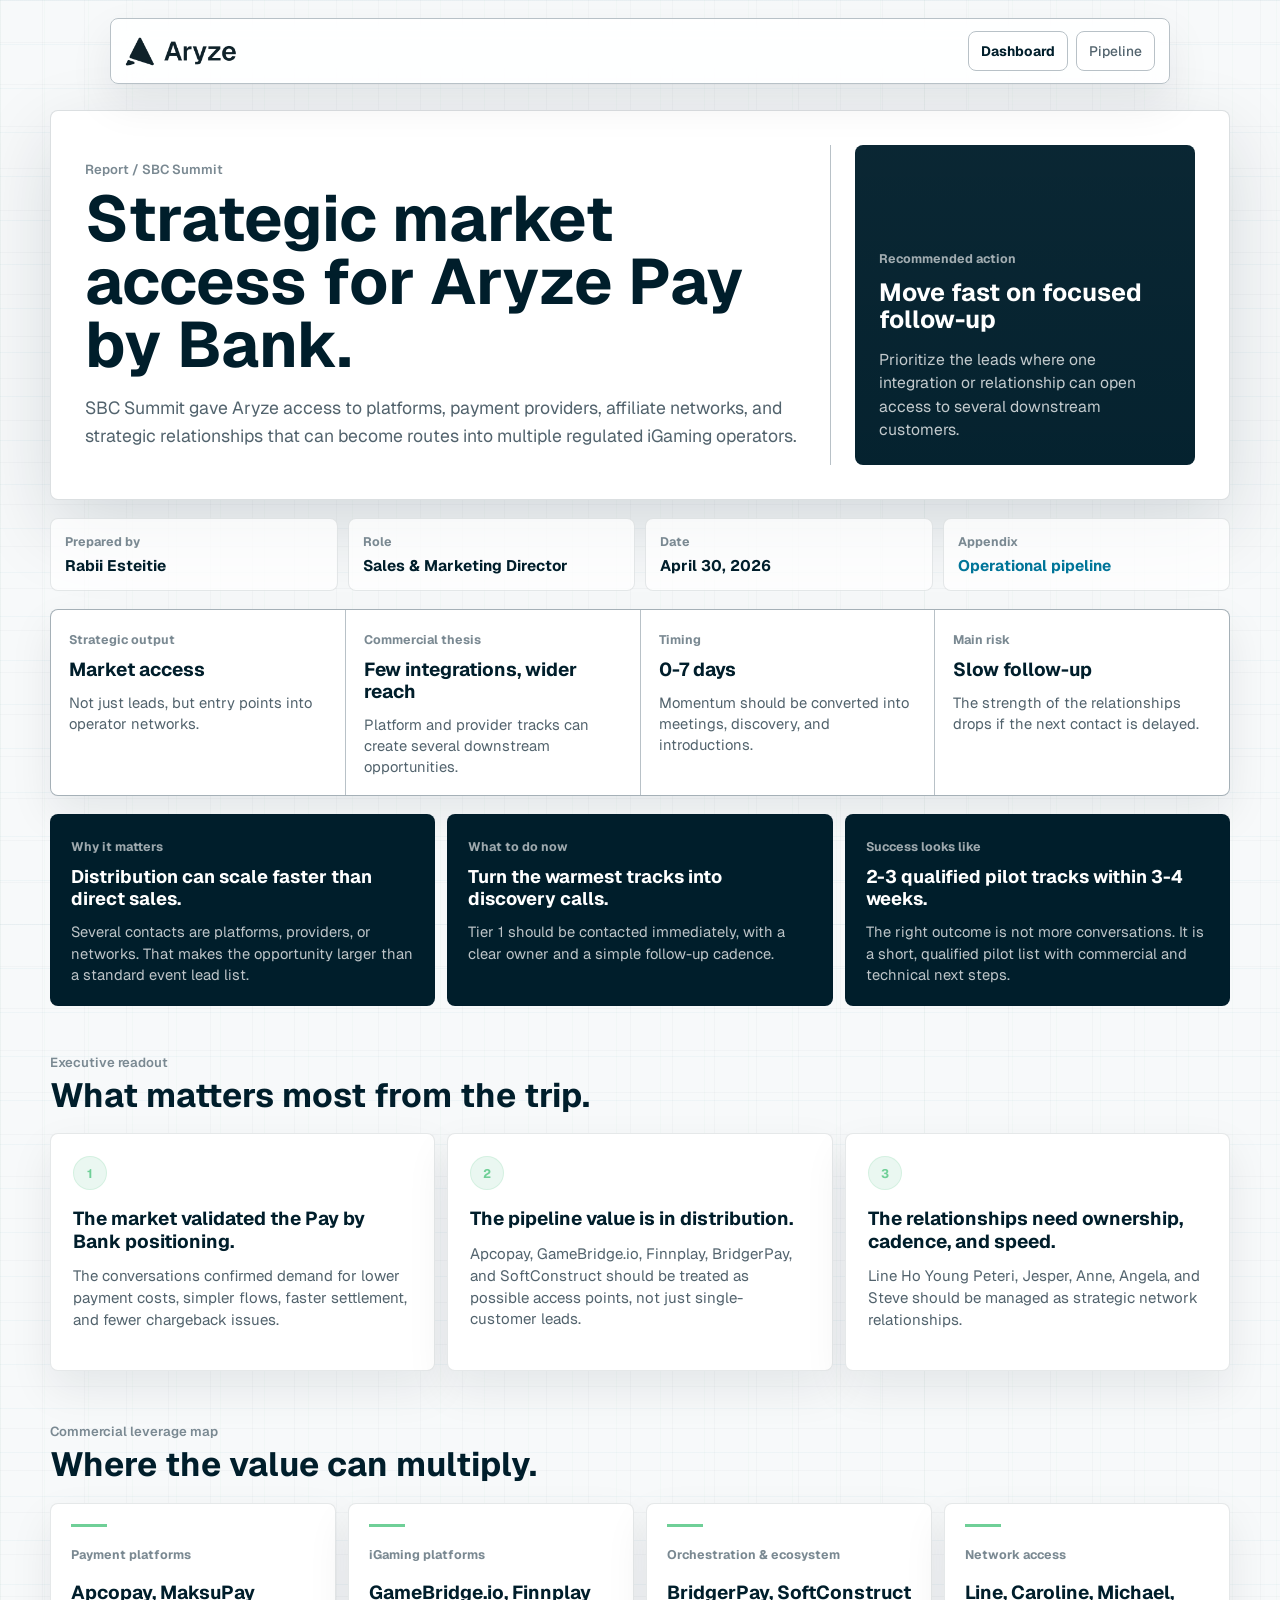
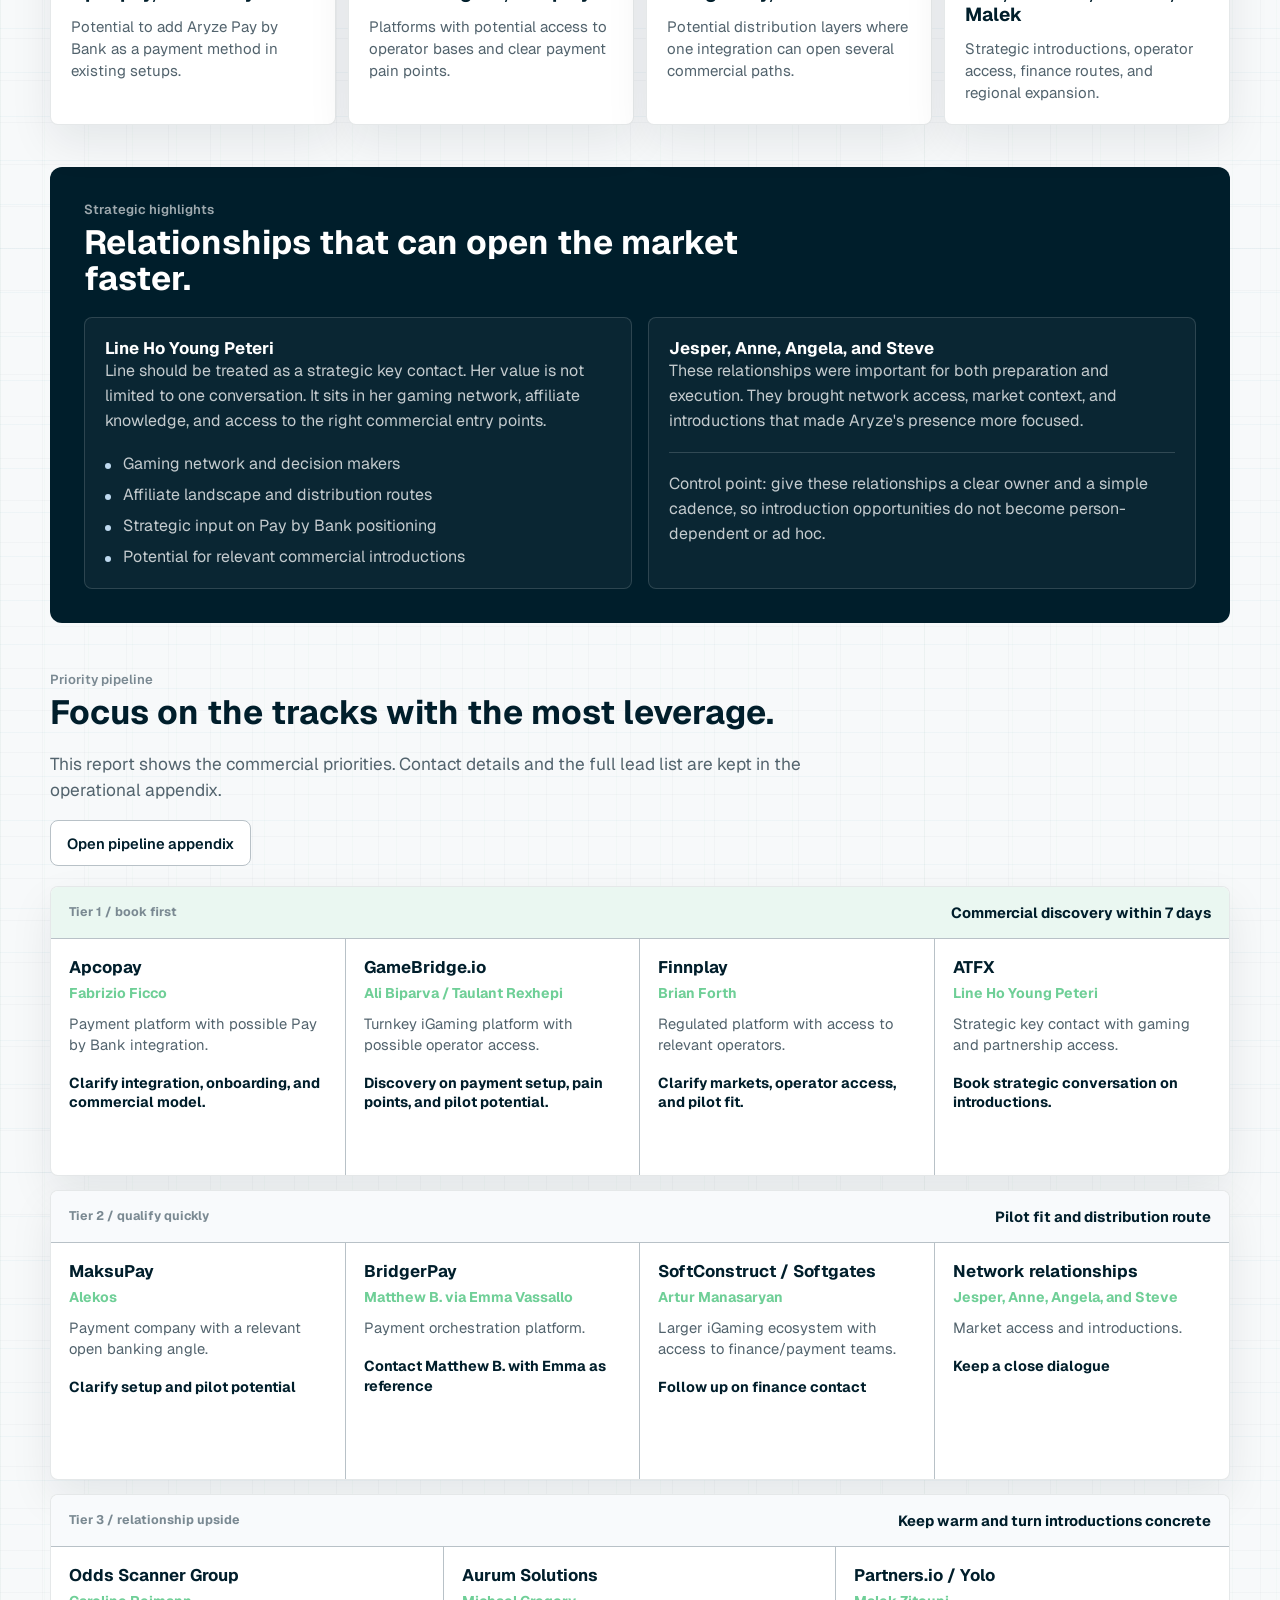
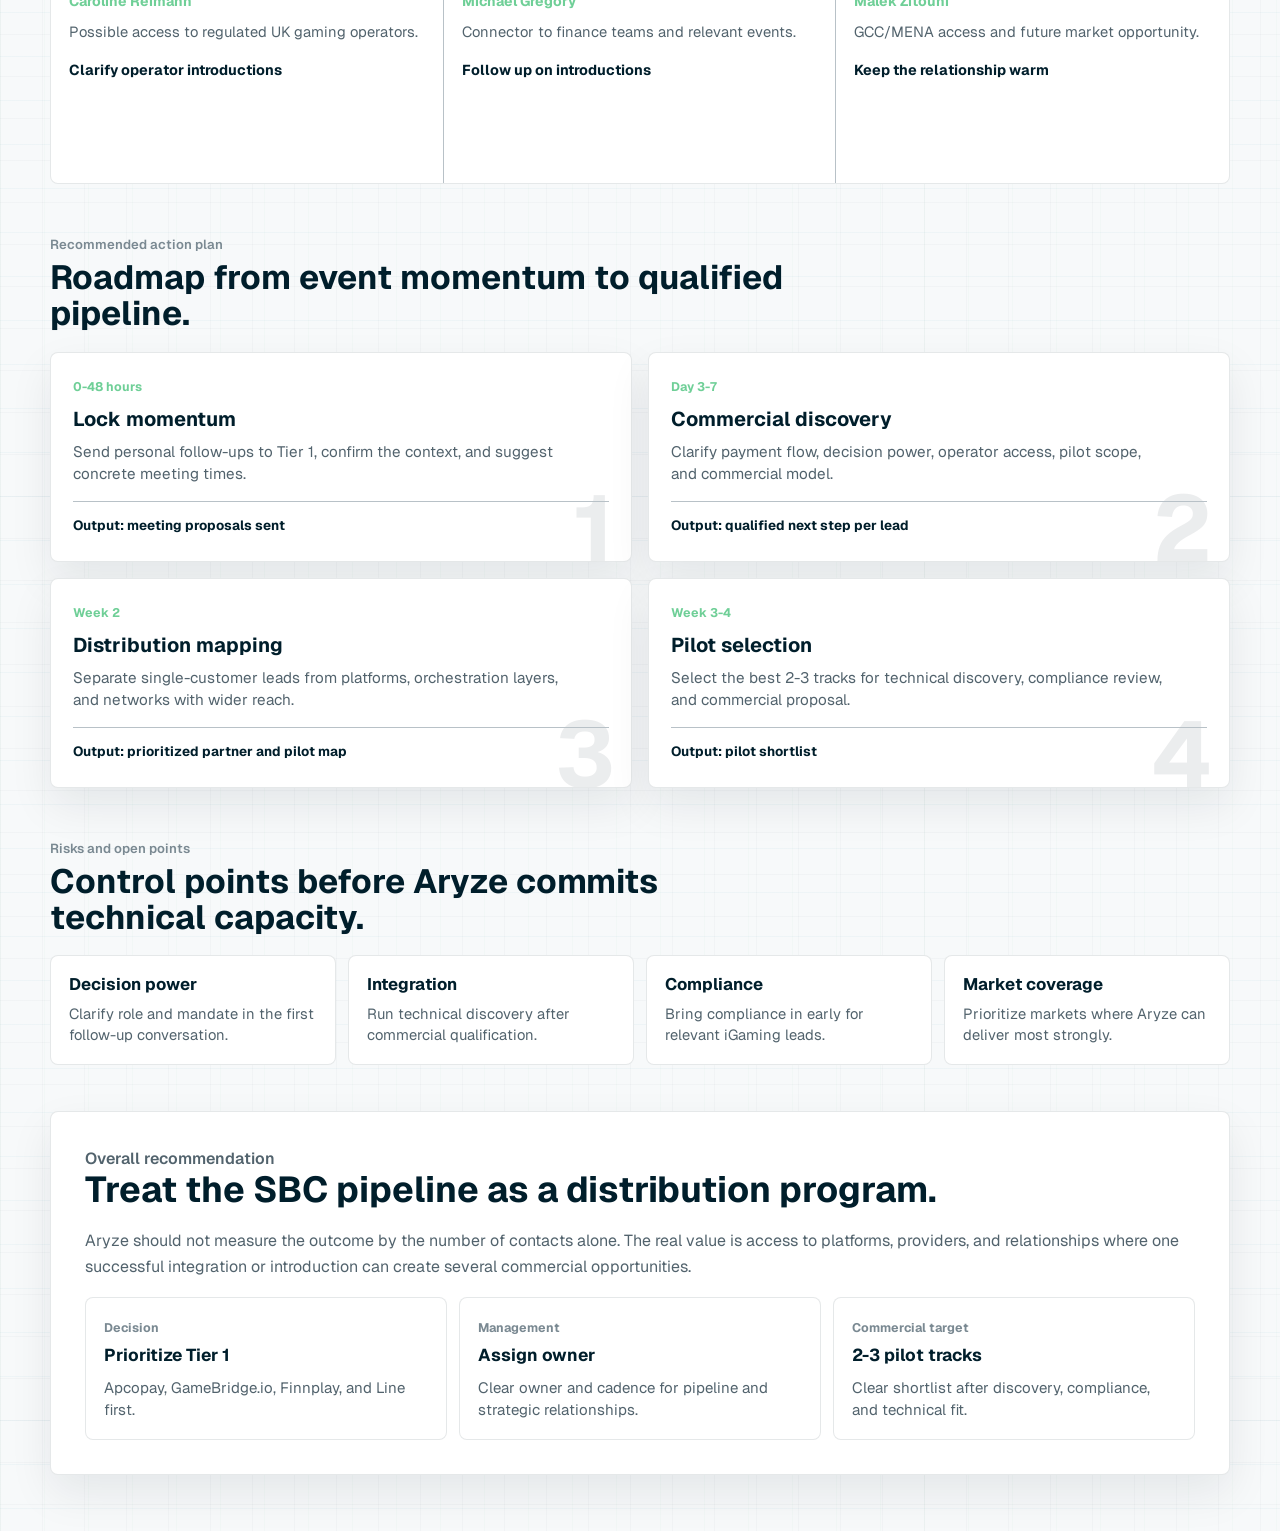
==== reports/sbc-report/index.html @ cade1163 "Add files via upload" ====
<!DOCTYPE html>
<html lang="en">
  <head>
    <meta charset="UTF-8" />
    <meta name="viewport" content="width=device-width, initial-scale=1.0" />
    <title>SBC Summit Report | Aryze</title>
    <meta
      name="description"
      content="Modern HTML report for Aryze's SBC Summit outcome, commercial pipeline, strategic relationships, and Pay by Bank follow-up."
    />
    <link rel="preconnect" href="https://fonts.googleapis.com" />
    <link rel="preconnect" href="https://fonts.gstatic.com" crossorigin />
    <link
      href="https://fonts.googleapis.com/css2?family=Geist:wght@400;500;700;800&family=Space+Grotesk:wght@400;500;600;700&amp;display=swap"
      rel="stylesheet"
    />
    <link rel="stylesheet" href="styles.css" />
  </head>
  <body>
    <div class="page-shell report-shell">
      <header class="site-header report-header">
        <a class="brand-mark" href="../../index.html#dashboard" aria-label="Aryze Commercial Workspace">
          <img src="../../assets/aryze-logo-wordmark.png" alt="Aryze" />
        </a>
        <nav class="report-nav" aria-label="Report navigation">
          <a class="back-link" href="../../index.html#dashboard">Dashboard</a>
          <a class="back-link" href="pipeline.html">Pipeline</a>
        </nav>
      </header>

      <main class="content-wrap report-wrap">
        <section class="report-document-head" aria-labelledby="report-title">
          <div class="report-title-block">
            <p class="section-label">Report / SBC Summit</p>
            <h1 id="report-title">
              Strategic market access for Aryze Pay by Bank.
            </h1>
            <p>
              SBC Summit gave Aryze access to platforms, payment providers,
              affiliate networks, and strategic relationships that can become
              routes into multiple regulated iGaming operators.
            </p>
          </div>

          <aside class="report-action-panel" aria-label="Recommended action">
            <span>Recommended action</span>
            <strong>Move fast on focused follow-up</strong>
            <p>
              Prioritize the leads where one integration or relationship can
              open access to several downstream customers.
            </p>
          </aside>
        </section>

        <dl class="report-meta report-meta-bar">
          <div>
            <dt>Prepared by</dt>
            <dd>Rabii Esteitie</dd>
          </div>
          <div>
            <dt>Role</dt>
            <dd>Sales &amp; Marketing Director</dd>
          </div>
          <div>
            <dt>Date</dt>
            <dd>April 30, 2026</dd>
          </div>
          <div>
            <dt>Appendix</dt>
            <dd><a href="pipeline.html">Operational pipeline</a></dd>
          </div>
        </dl>

        <section class="executive-strip" aria-label="Executive snapshot">
          <article>
            <span>Strategic output</span>
            <strong>Market access</strong>
            <p>Not just leads, but entry points into operator networks.</p>
          </article>
          <article>
            <span>Commercial thesis</span>
            <strong>Few integrations, wider reach</strong>
            <p>Platform and provider tracks can create several downstream opportunities.</p>
          </article>
          <article>
            <span>Timing</span>
            <strong>0-7 days</strong>
            <p>Momentum should be converted into meetings, discovery, and introductions.</p>
          </article>
          <article>
            <span>Main risk</span>
            <strong>Slow follow-up</strong>
            <p>The strength of the relationships drops if the next contact is delayed.</p>
          </article>
        </section>

        <section class="management-view" aria-label="Management view">
          <article>
            <span>Why it matters</span>
            <strong>Distribution can scale faster than direct sales.</strong>
            <p>
              Several contacts are platforms, providers, or networks. That makes
              the opportunity larger than a standard event lead list.
            </p>
          </article>
          <article>
            <span>What to do now</span>
            <strong>Turn the warmest tracks into discovery calls.</strong>
            <p>
              Tier 1 should be contacted immediately, with a clear owner and a
              simple follow-up cadence.
            </p>
          </article>
          <article>
            <span>Success looks like</span>
            <strong>2-3 qualified pilot tracks within 3-4 weeks.</strong>
            <p>
              The right outcome is not more conversations. It is a short,
              qualified pilot list with commercial and technical next steps.
            </p>
          </article>
        </section>

        <section class="report-section executive-readout" aria-labelledby="summary-title">
          <div class="section-intro compact-section-intro">
            <p class="section-label">Executive readout</p>
            <h2 id="summary-title">What matters most from the trip.</h2>
          </div>
          <div class="readout-grid">
            <article>
              <span>1</span>
              <h3>The market validated the Pay by Bank positioning.</h3>
              <p>
                The conversations confirmed demand for lower payment costs,
                simpler flows, faster settlement, and fewer chargeback issues.
              </p>
            </article>
            <article>
              <span>2</span>
              <h3>The pipeline value is in distribution.</h3>
              <p>
                Apcopay, GameBridge.io, Finnplay, BridgerPay, and SoftConstruct
                should be treated as possible access points, not just single-customer leads.
              </p>
            </article>
            <article>
              <span>3</span>
              <h3>The relationships need ownership, cadence, and speed.</h3>
              <p>
                Line Ho Young Peteri, Jesper, Anne, Angela, and Steve should be
                managed as strategic network relationships.
              </p>
            </article>
          </div>
        </section>

        <section class="report-section" aria-labelledby="leverage-title">
          <div class="section-intro compact-section-intro">
            <p class="section-label">Commercial leverage map</p>
            <h2 id="leverage-title">Where the value can multiply.</h2>
          </div>
          <div class="leverage-map">
            <article>
              <span>Payment platforms</span>
              <h3>Apcopay, MaksuPay</h3>
              <p>Potential to add Aryze Pay by Bank as a payment method in existing setups.</p>
            </article>
            <article>
              <span>iGaming platforms</span>
              <h3>GameBridge.io, Finnplay</h3>
              <p>Platforms with potential access to operator bases and clear payment pain points.</p>
            </article>
            <article>
              <span>Orchestration &amp; ecosystem</span>
              <h3>BridgerPay, SoftConstruct</h3>
              <p>Potential distribution layers where one integration can open several commercial paths.</p>
            </article>
            <article>
              <span>Network access</span>
              <h3>Line, Caroline, Michael, Malek</h3>
              <p>Strategic introductions, operator access, finance routes, and regional expansion.</p>
            </article>
          </div>
        </section>

        <section class="report-section report-dark-band" aria-labelledby="strategic-title">
          <div class="section-intro">
            <p class="section-label">Strategic highlights</p>
            <h2 id="strategic-title">Relationships that can open the market faster.</h2>
          </div>
          <div class="strategic-grid">
            <article>
              <h3>Line Ho Young Peteri</h3>
              <p>
                Line should be treated as a strategic key contact. Her value is
                not limited to one conversation. It sits in her gaming network,
                affiliate knowledge, and access to the right commercial entry points.
              </p>
              <ul class="report-list">
                <li>Gaming network and decision makers</li>
                <li>Affiliate landscape and distribution routes</li>
                <li>Strategic input on Pay by Bank positioning</li>
                <li>Potential for relevant commercial introductions</li>
              </ul>
            </article>
            <article>
              <h3>Jesper, Anne, Angela, and Steve</h3>
              <p>
                These relationships were important for both preparation and
                execution. They brought network access, market context, and
                introductions that made Aryze's presence more focused.
              </p>
              <p class="report-callout">
                Control point: give these relationships a clear owner and a
                simple cadence, so introduction opportunities do not become
                person-dependent or ad hoc.
              </p>
            </article>
          </div>
        </section>

        <section class="report-section" aria-labelledby="pipeline-title">
          <div class="section-intro compact-section-intro">
            <p class="section-label">Priority pipeline</p>
            <h2 id="pipeline-title">Focus on the tracks with the most leverage.</h2>
            <p class="body-copy">
              This report shows the commercial priorities. Contact details and
              the full lead list are kept in the operational appendix.
            </p>
            <a class="button button-ghost section-button" href="pipeline.html">
              Open pipeline appendix
            </a>
          </div>

          <div class="pipeline-stack">
            <article class="pipeline-group priority-highest">
              <div class="pipeline-heading">
                <span>Tier 1 / book first</span>
                <strong>Commercial discovery within 7 days</strong>
              </div>
              <div class="lead-grid">
                <article>
                  <h3>Apcopay</h3>
                  <p>Fabrizio Ficco</p>
                  <span>Payment platform with possible Pay by Bank integration.</span>
                  <strong>Clarify integration, onboarding, and commercial model.</strong>
                </article>
                <article>
                  <h3>GameBridge.io</h3>
                  <p>Ali Biparva / Taulant Rexhepi</p>
                  <span>Turnkey iGaming platform with possible operator access.</span>
                  <strong>Discovery on payment setup, pain points, and pilot potential.</strong>
                </article>
                <article>
                  <h3>Finnplay</h3>
                  <p>Brian Forth</p>
                  <span>Regulated platform with access to relevant operators.</span>
                  <strong>Clarify markets, operator access, and pilot fit.</strong>
                </article>
                <article>
                  <h3>ATFX</h3>
                  <p>Line Ho Young Peteri</p>
                  <span>Strategic key contact with gaming and partnership access.</span>
                  <strong>Book strategic conversation on introductions.</strong>
                </article>
              </div>
            </article>

            <article class="pipeline-group">
              <div class="pipeline-heading">
                <span>Tier 2 / qualify quickly</span>
                <strong>Pilot fit and distribution route</strong>
              </div>
              <div class="lead-grid">
                <article>
                  <h3>MaksuPay</h3>
                  <p>Alekos</p>
                  <span>Payment company with a relevant open banking angle.</span>
                  <strong>Clarify setup and pilot potential</strong>
                </article>
                <article>
                  <h3>BridgerPay</h3>
                  <p>Matthew B. via Emma Vassallo</p>
                  <span>Payment orchestration platform.</span>
                  <strong>Contact Matthew B. with Emma as reference</strong>
                </article>
                <article>
                  <h3>SoftConstruct / Softgates</h3>
                  <p>Artur Manasaryan</p>
                  <span>Larger iGaming ecosystem with access to finance/payment teams.</span>
                  <strong>Follow up on finance contact</strong>
                </article>
                <article>
                  <h3>Network relationships</h3>
                  <p>Jesper, Anne, Angela, and Steve</p>
                  <span>Market access and introductions.</span>
                  <strong>Keep a close dialogue</strong>
                </article>
              </div>
            </article>

            <article class="pipeline-group muted-pipeline">
              <div class="pipeline-heading">
                <span>Tier 3 / relationship upside</span>
                <strong>Keep warm and turn introductions concrete</strong>
              </div>
              <div class="lead-grid three-up">
                <article>
                  <h3>Odds Scanner Group</h3>
                  <p>Caroline Reimann</p>
                  <span>Possible access to regulated UK gaming operators.</span>
                  <strong>Clarify operator introductions</strong>
                </article>
                <article>
                  <h3>Aurum Solutions</h3>
                  <p>Michael Gregory</p>
                  <span>Connector to finance teams and relevant events.</span>
                  <strong>Follow up on introductions</strong>
                </article>
                <article>
                  <h3>Partners.io / Yolo</h3>
                  <p>Malek Zitouni</p>
                  <span>GCC/MENA access and future market opportunity.</span>
                  <strong>Keep the relationship warm</strong>
                </article>
              </div>
            </article>
          </div>
        </section>

        <section class="report-section" aria-labelledby="roadmap-title">
          <div class="section-intro compact-section-intro">
            <p class="section-label">Recommended action plan</p>
            <h2 id="roadmap-title">Roadmap from event momentum to qualified pipeline.</h2>
          </div>
          <div class="roadmap-grid">
            <article>
              <span>0-48 hours</span>
              <h3>Lock momentum</h3>
              <p>Send personal follow-ups to Tier 1, confirm the context, and suggest concrete meeting times.</p>
              <small>Output: meeting proposals sent</small>
            </article>
            <article>
              <span>Day 3-7</span>
              <h3>Commercial discovery</h3>
              <p>Clarify payment flow, decision power, operator access, pilot scope, and commercial model.</p>
              <small>Output: qualified next step per lead</small>
            </article>
            <article>
              <span>Week 2</span>
              <h3>Distribution mapping</h3>
              <p>Separate single-customer leads from platforms, orchestration layers, and networks with wider reach.</p>
              <small>Output: prioritized partner and pilot map</small>
            </article>
            <article>
              <span>Week 3-4</span>
              <h3>Pilot selection</h3>
              <p>Select the best 2-3 tracks for technical discovery, compliance review, and commercial proposal.</p>
              <small>Output: pilot shortlist</small>
            </article>
          </div>
        </section>

        <section class="report-section" aria-labelledby="risk-title">
          <div class="section-intro compact-section-intro">
            <p class="section-label">Risks and open points</p>
            <h2 id="risk-title">Control points before Aryze commits technical capacity.</h2>
          </div>
          <div class="risk-grid">
            <article>
              <h3>Decision power</h3>
              <p>Clarify role and mandate in the first follow-up conversation.</p>
            </article>
            <article>
              <h3>Integration</h3>
              <p>Run technical discovery after commercial qualification.</p>
            </article>
            <article>
              <h3>Compliance</h3>
              <p>Bring compliance in early for relevant iGaming leads.</p>
            </article>
            <article>
              <h3>Market coverage</h3>
              <p>Prioritize markets where Aryze can deliver most strongly.</p>
            </article>
          </div>
        </section>

        <section class="report-close" aria-labelledby="conclusion-title">
          <div>
            <p class="section-label">Overall recommendation</p>
            <h2 id="conclusion-title">Treat the SBC pipeline as a distribution program.</h2>
          </div>
          <p>
            Aryze should not measure the outcome by the number of contacts
            alone. The real value is access to platforms, providers, and
            relationships where one successful integration or introduction can
            create several commercial opportunities.
          </p>
          <div class="decision-grid" aria-label="Decision summary">
            <article>
              <span>Decision</span>
              <strong>Prioritize Tier 1</strong>
              <p>Apcopay, GameBridge.io, Finnplay, and Line first.</p>
            </article>
            <article>
              <span>Management</span>
              <strong>Assign owner</strong>
              <p>Clear owner and cadence for pipeline and strategic relationships.</p>
            </article>
            <article>
              <span>Commercial target</span>
              <strong>2-3 pilot tracks</strong>
              <p>Clear shortlist after discovery, compliance, and technical fit.</p>
            </article>
          </div>
        </section>
      </main>
    </div>
  </body>
</html>
---- reports/sbc-report/styles.css ----
:root {
  --page: #f7f9fa;
  --surface: #ffffff;
  --ink: #001e2b;
  --muted: #52636d;
  --quiet: #7a8992;
  --line: #b8c1c7;
  --navy: #001e2b;
  --blue: #007599;
  --green: #6fcf97;
  --red: #c24132;
  --yellow: #bfd9ef;
  --surface-raised: #ffffff;
  --shadow: 0 18px 44px rgba(0, 30, 43, 0.08);
  --shadow-strong: 0 28px 80px rgba(0, 30, 43, 0.14);
}

*,
*::before,
*::after {
  box-sizing: border-box;
}

[hidden] {
  display: none !important;
}

html {
  scroll-behavior: smooth;
}

body {
  margin: 0;
  min-height: 100vh;
  background:
    linear-gradient(90deg, rgba(0, 30, 43, 0.025) 1px, transparent 1px),
    linear-gradient(180deg, rgba(0, 30, 43, 0.025) 1px, transparent 1px),
    var(--page);
  background-size: 42px 42px;
  color: var(--ink);
  font-family: Geist, "Space Grotesk", sans-serif;
}

a,
button,
input,
select {
  -webkit-tap-highlight-color: transparent;
}

a {
  color: inherit;
}

.page-shell {
  padding: 18px 0 56px;
}

.site-header,
.content-wrap {
  width: min(1060px, calc(100vw - 32px));
  margin: 0 auto;
}

.site-header {
  display: flex;
  align-items: center;
  justify-content: space-between;
  gap: 16px;
  padding: 12px 14px;
  border: 1px solid var(--line);
  border-radius: 8px;
  background: rgba(255, 255, 255, 0.88);
  backdrop-filter: blur(16px);
  box-shadow: var(--shadow);
}

.brand-mark,
.back-link,
.button {
  text-decoration: none;
}

.brand-mark {
  display: inline-flex;
  align-items: center;
  color: var(--ink);
}

.brand-mark img {
  display: block;
  width: 112px;
  height: auto;
}

.report-nav {
  display: flex;
  align-items: center;
  gap: 8px;
}

.back-link {
  padding: 10px 12px;
  border: 1px solid var(--line);
  border-radius: 8px;
  background: var(--surface);
  color: var(--muted);
  font-size: 0.86rem;
  font-weight: 500;
}

.back-link[href*="dashboard"] {
  color: var(--ink);
  font-weight: 700;
}

.content-wrap {
  display: grid;
  gap: 30px;
  margin-top: 26px;
}

.compact-home {
  gap: 18px;
}

.overview-products {
  display: grid;
  gap: 14px;
}

.overview-strip {
  display: grid;
  grid-template-columns: repeat(3, minmax(0, 1fr));
  gap: 12px;
}

.overview-strip article {
  padding: 16px;
  border: 1px solid rgba(0, 30, 43, 0.08);
  border-radius: 8px;
  background: rgba(255, 255, 255, 0.76);
}

.overview-strip span {
  display: block;
  color: var(--ink);
  font-size: 0.92rem;
  font-weight: 700;
}

.overview-strip p {
  margin: 8px 0 0;
  color: var(--muted);
  font-size: 0.92rem;
  line-height: 1.4;
}

.home-hero,
.pay-hero,
.hero-panel {
  display: grid;
  gap: 24px;
  padding: 42px 0 32px;
  border-bottom: 1px solid var(--line);
}

.overview-hero {
  grid-template-columns: minmax(0, 1fr) 320px;
  align-items: end;
  padding: 42px;
  border: 1px solid rgba(0, 30, 43, 0.12);
  border-radius: 12px;
  background:
    radial-gradient(circle at 100% 0%, rgba(111, 207, 151, 0.1), transparent 32%),
    linear-gradient(135deg, rgba(255, 255, 255, 0.96), rgba(248, 250, 252, 0.9));
  box-shadow: var(--shadow);
}

.overview-copy {
  max-width: 720px;
}

.overview-panel {
  padding: 22px;
  border: 1px solid rgba(0, 30, 43, 0.14);
  border-radius: 8px;
  background: var(--navy);
  color: white;
  box-shadow: 0 18px 44px rgba(0, 30, 43, 0.18);
}

.overview-panel h2 {
  margin: 10px 0 0;
  font-size: 1.55rem;
  line-height: 1.12;
}

.overview-panel p:not(.section-label) {
  margin: 12px 0 0;
  color: rgba(255, 255, 255, 0.72);
  font-size: 0.96rem;
  line-height: 1.45;
}

.overview-panel .section-label {
  color: rgba(255, 255, 255, 0.6);
}

.pay-hero {
  grid-template-columns: minmax(0, 1fr) 320px;
  align-items: end;
  position: relative;
  overflow: hidden;
  padding: 48px;
  border: 1px solid rgba(0, 30, 43, 0.12);
  border-radius: 12px;
  background:
    radial-gradient(circle at 100% 0%, rgba(0, 117, 153, 0.12), transparent 34%),
    linear-gradient(135deg, rgba(255, 255, 255, 0.96), rgba(240, 247, 255, 0.92)),
    var(--surface);
  box-shadow: var(--shadow-strong);
}

.home-hero h1,
.pay-hero h1,
.hero-panel h1 {
  max-width: 760px;
  margin: 10px 0 0;
  color: var(--ink);
  font-size: 4rem;
  line-height: 1;
  font-weight: 700;
  letter-spacing: 0;
}

.home-hero h1 {
  max-width: 680px;
}

.hero-copy,
.body-copy {
  margin: 14px 0 0;
  color: var(--muted);
  font-size: 1.08rem;
  line-height: 1.55;
}

.hero-copy {
  max-width: 610px;
}

.hero-message {
  position: relative;
  z-index: 1;
}

.section-label {
  margin: 0;
  color: var(--quiet);
  font-size: 0.82rem;
  font-weight: 600;
  letter-spacing: 0;
}

.button-row {
  display: flex;
  flex-wrap: wrap;
  gap: 12px;
  margin-top: 24px;
}

.button {
  display: inline-flex;
  align-items: center;
  justify-content: center;
  min-height: 46px;
  padding: 12px 16px;
  border: 1px solid transparent;
  border-radius: 8px;
  font-size: 0.92rem;
  font-weight: 600;
  letter-spacing: 0;
  cursor: pointer;
  transition: background-color 180ms ease, border-color 180ms ease, color 180ms ease, transform 180ms ease, box-shadow 180ms ease;
}

.button:hover,
.button:focus-visible {
  transform: translateY(-1px);
  box-shadow: 0 14px 30px rgba(0, 30, 43, 0.12);
}

.button-solid {
  background: var(--ink);
  color: white;
}

.button-ghost {
  border-color: var(--line);
  background: var(--surface);
  color: var(--ink);
}

.button-mint {
  border-color: #6fcf97;
  background: #d9f5ea;
  color: #001e2b;
}

.product-grid,
.section-grid,
.result-grid,
.issue-grid,
.feature-grid,
.onboarding-grid {
  display: grid;
  gap: 14px;
}

.product-grid {
  grid-template-columns: repeat(3, minmax(0, 1fr));
}

.simple-product-grid {
  align-items: stretch;
}

.product-card,
.content-card,
.result-card,
.main-result-card,
.demo-panel,
.calculator-panel,
.closing-card,
.hero-metric,
.issue-card,
.feature-card,
.step-card,
.section-block {
  border: 1px solid var(--line);
  border-radius: 8px;
  background: var(--surface);
  box-shadow: var(--shadow);
}

.product-card {
  display: grid;
  grid-template-rows: auto auto auto 1fr auto;
  align-content: start;
  padding: 22px;
  min-height: 318px;
}

.priority-card {
  background: var(--navy);
  color: white;
}

.priority-card .body-copy,
.priority-card .section-label {
  color: rgba(255, 255, 255, 0.72);
}

.soft-card {
  box-shadow: none;
}

.coming-soon-card {
  background: linear-gradient(180deg, #f8fafc 0%, #f3f5f8 100%);
  border-color: rgba(0, 30, 43, 0.1);
  color: var(--muted);
}

.coming-soon-card h2,
.coming-soon-card .tagline {
  color: var(--ink);
}

.coming-soon-badge {
  display: inline-flex;
  align-items: center;
  justify-content: center;
  width: fit-content;
  margin-top: 22px;
  padding: 10px 14px;
  border: 1px solid rgba(0, 30, 43, 0.1);
  border-radius: 999px;
  background: rgba(255, 255, 255, 0.78);
  color: var(--muted);
  font-size: 0.86rem;
  font-weight: 500;
  letter-spacing: 0;
}

.product-card h2 {
  margin: 18px 0 0;
  min-height: 4.25rem;
  font-size: 1.9rem;
  line-height: 1.05;
  letter-spacing: 0;
}

.tagline {
  margin: 8px 0 0;
  color: var(--yellow);
  font-size: 1.05rem;
  font-weight: 600;
}

.product-card .button {
  width: fit-content;
  margin-top: 22px;
}

.closing-card .button {
  width: fit-content;
  margin-top: 22px;
}

.closing-card {
  display: grid;
  justify-items: start;
}

.hero-metric {
  padding: 24px;
  background: var(--navy);
  color: white;
  box-shadow: 0 24px 60px rgba(0, 30, 43, 0.22);
  position: relative;
  z-index: 1;
}

.hero-metric span {
  display: block;
  color: rgba(255, 255, 255, 0.64);
  font-size: 0.8rem;
  font-weight: 600;
  letter-spacing: 0;
}

.hero-metric strong {
  display: block;
  margin-top: 10px;
  font-size: 1.45rem;
  line-height: 1.2;
}

.hero-proof {
  display: grid;
  gap: 8px;
  margin-top: 18px;
  padding-top: 18px;
  border-top: 1px solid rgba(255, 255, 255, 0.16);
}

.hero-proof p {
  margin: 0;
  padding-left: 16px;
  color: rgba(255, 255, 255, 0.78);
  font-size: 0.95rem;
  position: relative;
}

.hero-proof p::before {
  content: "";
  position: absolute;
  top: 0.7em;
  left: 0;
  width: 6px;
  height: 6px;
  border-radius: 999px;
  background: var(--yellow);
}

.section-block {
  padding: 34px 0;
  border: 0;
  background: transparent;
  box-shadow: none;
}

.section-intro {
  display: grid;
  gap: 6px;
  margin-bottom: 20px;
  max-width: 720px;
}

.section-intro h2 {
  margin: 0;
  color: var(--ink);
  font-size: 2.1rem;
  line-height: 1.08;
  letter-spacing: 0;
}

.section-button {
  width: fit-content;
  margin-top: 10px;
}

.issue-grid {
  grid-template-columns: repeat(3, minmax(0, 1fr));
  gap: 10px;
}

.issue-card,
.feature-card,
.step-card {
  padding: 18px;
  box-shadow: none;
}

.issue-card {
  padding: 14px;
  border-color: rgba(0, 30, 43, 0.08);
  background: rgba(255, 255, 255, 0.74);
}

.issue-card h3 {
  margin: 0 0 6px;
  color: var(--ink);
  font-size: 0.95rem;
  line-height: 1.2;
  letter-spacing: 0;
}

.issue-card p,
.feature-card p,
.step-card p {
  margin: 0;
  color: var(--muted);
  font-size: 0.93rem;
  line-height: 1.4;
}

.feature-grid {
  grid-template-columns: repeat(3, minmax(0, 1fr));
}

.compact-feature-grid {
  grid-template-columns: repeat(5, minmax(0, 1fr));
  gap: 10px;
}

.feature-card h3,
.step-card h3 {
  margin: 0 0 8px;
  color: var(--ink);
  font-size: 1.05rem;
  line-height: 1.2;
  letter-spacing: 0;
}

.feature-card {
  position: relative;
  min-height: 136px;
  background: linear-gradient(180deg, #ffffff, var(--surface-raised));
  transition: transform 180ms ease, box-shadow 180ms ease, border-color 180ms ease;
}

.compact-value-block {
  padding-top: 18px;
}

.compact-feature-card {
  display: grid;
  grid-template-rows: auto auto 1fr;
  align-content: start;
  min-height: 128px;
  padding: 14px;
}

.compact-feature-card h3 {
  margin-bottom: 6px;
  font-size: 0.95rem;
}

.compact-feature-card p {
  font-size: 0.9rem;
  line-height: 1.34;
}

.compact-feature-card::before {
  width: 24px;
  margin-bottom: 12px;
}

.feature-card:hover {
  border-color: rgba(0, 117, 153, 0.22);
  box-shadow: 0 18px 44px rgba(0, 30, 43, 0.08);
  transform: translateY(-2px);
}

.feature-card::before {
  content: "";
  display: block;
  width: 34px;
  height: 3px;
  margin-bottom: 16px;
  background: var(--blue);
}

.mastercard-card::before {
  display: none;
}

.mastercard-mark {
  position: relative;
  display: flex;
  align-items: center;
  width: 34px;
  height: 19px;
  margin-bottom: 12px;
}

.mastercard-circle {
  position: absolute;
  top: 0;
  width: 19px;
  height: 19px;
  border-radius: 999px;
}

.mastercard-red {
  left: 0;
  background: #eb001b;
}

.mastercard-orange {
  left: 11px;
  background: #f79e1b;
  opacity: 0.92;
}

.inline-mastercard-mark {
  display: inline-flex;
  width: 26px;
  height: 15px;
  margin: 0 2px;
  vertical-align: -2px;
}

.inline-mastercard-mark .mastercard-circle {
  width: 15px;
  height: 15px;
}

.inline-mastercard-mark .mastercard-orange {
  left: 8px;
}

.calculator-panel,
.demo-panel,
.closing-card {
  padding: 26px;
}

.about-aryze-block {
  display: grid;
  grid-template-columns: minmax(0, 0.9fr) minmax(0, 1.1fr);
  gap: 22px;
  align-items: start;
  padding: 26px 0 18px;
}

.about-aryze-copy {
  max-width: 520px;
}

.about-aryze-copy h2 {
  margin: 8px 0 0;
  color: var(--ink);
  font-size: 1.85rem;
  line-height: 1.1;
  letter-spacing: 0;
}

.about-aryze-points {
  display: grid;
  grid-template-columns: repeat(3, minmax(0, 1fr));
  gap: 10px;
}

.about-aryze-points article {
  padding: 14px;
  border: 1px solid rgba(0, 30, 43, 0.08);
  border-radius: 8px;
  background: rgba(255, 255, 255, 0.72);
}

.about-aryze-points span {
  display: block;
  color: var(--ink);
  font-size: 0.92rem;
  font-weight: 700;
}

.about-aryze-points p {
  margin: 6px 0 0;
  color: var(--muted);
  font-size: 0.9rem;
  line-height: 1.35;
}

.focus-calculator {
  background:
    linear-gradient(180deg, #ffffff, #f8fafc);
  border-color: rgba(0, 30, 43, 0.1);
  box-shadow: 0 22px 56px rgba(0, 30, 43, 0.1);
  position: relative;
  overflow: hidden;
}

.focus-calculator::before {
  content: "";
  position: absolute;
  top: 0;
  left: 32px;
  right: auto;
  width: min(210px, calc(100% - 64px));
  height: 4px;
  border-radius: 999px;
  background: var(--green);
}

.calculator-header {
  max-width: 720px;
  margin-bottom: 22px;
}

.calculator-grid {
  display: grid;
  grid-template-columns: minmax(240px, 300px) minmax(0, 720px);
  gap: 14px;
  align-items: start;
  max-width: 1034px;
}

.calculator-form {
  grid-column: 1;
}

.calculator-panel h2,
.demo-panel h2,
.closing-card h2 {
  margin: 8px 0 0;
  color: var(--ink);
  font-size: 2rem;
  line-height: 1.08;
  letter-spacing: 0;
}

.calculator-header h2 {
  max-width: 13ch;
}

.calculator-header .body-copy {
  max-width: 37rem;
  margin-top: 12px;
}

.calculator-form {
  display: grid;
  grid-template-columns: 1fr;
  gap: 10px;
  margin: 0;
  padding: 14px;
  border: 1px solid rgba(0, 30, 43, 0.08);
  border-radius: 8px;
  background: rgba(255, 255, 255, 0.72);
  align-content: start;
  height: auto;
}

.calculator-cta {
  display: flex;
  flex-wrap: wrap;
  gap: 10px;
  grid-column: 1 / -1;
  align-self: start;
  justify-content: flex-start;
  padding: 14px;
  border: 1px solid rgba(0, 30, 43, 0.1);
  border-radius: 8px;
  background:
    radial-gradient(circle at 100% 0%, rgba(111, 207, 151, 0.08), transparent 34%),
    rgba(255, 255, 255, 0.72);
}

.calculator-cta .button {
  flex: 1 1 220px;
  min-height: 42px;
  width: auto;
}

.calculator-form label {
  display: grid;
  gap: 6px;
  min-width: 0;
}

.calculator-form span {
  color: var(--ink);
  font-size: 0.84rem;
  font-weight: 600;
  line-height: 1.2;
  overflow-wrap: anywhere;
}

.calculator-form input,
.calculator-form select {
  width: 100%;
  min-height: 46px;
  padding: 9px 12px;
  border: 1px solid rgba(0, 30, 43, 0.12);
  border-radius: 8px;
  background: #ffffff;
  color: var(--ink);
  font: inherit;
  box-shadow: 0 1px 0 rgba(0, 30, 43, 0.03);
}

.calculator-form input[type="number"] {
  appearance: textfield;
  -moz-appearance: textfield;
}

.calculator-form input[type="number"]::-webkit-outer-spin-button,
.calculator-form input[type="number"]::-webkit-inner-spin-button {
  margin: 0;
  -webkit-appearance: none;
}

.calculator-form input:focus,
.calculator-form select:focus {
  outline: 3px solid rgba(0, 30, 43, 0.1);
  border-color: rgba(0, 30, 43, 0.35);
}

.results-stack {
  display: grid;
  grid-column: 2;
  grid-row: 1 / span 2;
  gap: 10px;
  align-content: stretch;
}

.calculator-disclaimer {
  max-width: 560px;
  margin: 8px 0 0;
  padding: 0;
  border: 0;
  background: transparent;
  color: var(--quiet);
  font-size: 0.8rem;
  line-height: 1.35;
}

.main-result-card {
  display: grid;
  align-content: center;
  min-height: 126px;
  padding: 16px;
  box-shadow: none;
}

.savings-result {
  border-color: rgba(111, 207, 151, 0.36);
  background:
    radial-gradient(circle at 100% 0%, rgba(255, 255, 255, 0.22), transparent 34%),
    linear-gradient(145deg, #007599, #006282);
  color: white;
  box-shadow: 0 22px 56px rgba(0, 117, 153, 0.22);
}

.savings-result.negative-savings {
  border-color: rgba(194, 65, 50, 0.24);
  background:
    linear-gradient(145deg, #2a1d1d, #15171b);
}

.result-label {
  margin: 8px 0 0;
  color: var(--muted);
  font-size: 1rem;
}

.savings-result .section-label,
.savings-result .result-label {
  color: rgba(255, 255, 255, 0.68);
}

.label-emphasis {
  display: inline-block;
  padding: 1px 7px 2px;
  border-radius: 999px;
  background: rgba(255, 255, 255, 0.18);
  color: white;
  font-weight: 800;
}

.result-support {
  margin: 8px 0 0;
  color: rgba(255, 255, 255, 0.86);
  font-size: 0.92rem;
  font-weight: 500;
  line-height: 1.36;
}

.savings-result.negative-savings .main-result-value,
.savings-result.negative-savings .result-support {
  color: #ffd8d4;
}

.main-result-value,
.result-value {
  margin: 8px 0 0;
  color: var(--ink);
  font-weight: 700;
  letter-spacing: 0;
}

.main-result-value {
  color: white;
  font-size: 2.45rem;
  line-height: 1.04;
  text-shadow: 0 10px 28px rgba(0, 0, 0, 0.18);
}

.negative-savings .main-result-value {
  font-size: 2.15rem;
}

.result-grid {
  grid-template-columns: repeat(2, minmax(0, 1fr));
  gap: 10px;
  align-items: stretch;
}

.result-card {
  display: grid;
  align-content: center;
  min-height: 78px;
  padding: 12px;
  border-color: rgba(0, 30, 43, 0.09);
  background: #ffffff;
  box-shadow: none;
}

.result-value {
  font-size: 1.28rem;
  line-height: 1.1;
}

.volume-card {
  background: #ffffff;
}

.card-cost-card {
  border-color: rgba(0, 30, 43, 0.09);
  background: #ffffff;
}

.card-cost-card .result-value {
  color: var(--red);
}

.yearly-card {
  border-color: rgba(0, 30, 43, 0.09);
  background: #ffffff;
}

.yearly-card .result-value {
  color: var(--green);
}

.break-even-card {
  border-color: rgba(0, 30, 43, 0.09);
  background: #ffffff;
}

.break-even-card .result-value {
  color: var(--blue);
}

.onboarding-grid {
  grid-template-columns: repeat(4, minmax(0, 1fr));
  align-items: stretch;
  gap: 10px;
  position: relative;
}

.process-rail {
  display: grid;
  grid-template-columns: repeat(4, 1fr);
  gap: 10px;
  margin: 2px 0 10px;
}

.process-rail span {
  height: 2px;
  border-radius: 999px;
  background: rgba(0, 30, 43, 0.16);
}

.step-card {
  display: grid;
  align-content: start;
  gap: 8px;
  position: relative;
  min-height: 138px;
  padding: 16px;
  border-color: rgba(0, 30, 43, 0.08);
  background: rgba(255, 255, 255, 0.82);
  transition: transform 180ms ease, box-shadow 180ms ease;
  animation: riseIn 520ms ease both;
}

.step-card:nth-child(2) {
  animation-delay: 80ms;
}

.step-card:nth-child(3) {
  animation-delay: 160ms;
}

.step-card:nth-child(4) {
  animation-delay: 240ms;
}

.step-card:hover {
  transform: translateY(-2px);
  box-shadow: 0 12px 32px rgba(0, 30, 43, 0.06);
}

.step-card span {
  display: inline-flex;
  align-items: center;
  justify-content: center;
  width: 34px;
  height: 34px;
  border-radius: 999px;
  border: 1px solid rgba(0, 30, 43, 0.14);
  background: #ffffff;
  color: var(--navy);
  font-size: 0.82rem;
  font-weight: 600;
}

.demo-panel {
  display: grid;
  grid-template-columns: minmax(0, 1fr) auto;
  gap: 22px;
  align-items: center;
  padding: 30px 32px;
  border-color: rgba(0, 30, 43, 0.34);
  background:
    radial-gradient(circle at 0% 0%, rgba(243, 178, 63, 0.14), transparent 30%),
    linear-gradient(135deg, var(--navy), #101827);
  color: white;
  box-shadow: var(--shadow-strong);
}

.demo-panel .section-label,
.demo-panel .body-copy {
  color: rgba(255, 255, 255, 0.72);
}

.demo-panel h2 {
  color: white;
  max-width: 620px;
}

.demo-panel .button-solid {
  background: var(--yellow);
  color: var(--ink);
}

.demo-copy {
  max-width: 680px;
}

.demo-actions {
  display: grid;
  gap: 10px;
  justify-items: end;
  min-width: 220px;
}

.demo-actions p {
  max-width: 220px;
  margin: 0;
  color: rgba(255, 255, 255, 0.58);
  font-size: 0.86rem;
  line-height: 1.35;
  text-align: right;
}

.demo-fallback {
  min-width: 180px;
}

@keyframes riseIn {
  from {
    opacity: 0;
    transform: translateY(12px);
  }

  to {
    opacity: 1;
    transform: translateY(0);
  }
}

@media (prefers-reduced-motion: reduce) {
  *,
  *::before,
  *::after {
    animation-duration: 0.01ms !important;
    animation-iteration-count: 1 !important;
    scroll-behavior: auto !important;
    transition-duration: 0.01ms !important;
  }
}

.hero-panel {
  background: transparent;
  box-shadow: none;
}

.section-grid {
  grid-template-columns: repeat(2, minmax(0, 1fr));
}

.content-card {
  padding: 20px;
  box-shadow: none;
}

@media (max-width: 920px) {
  .home-hero h1,
  .pay-hero h1,
  .hero-panel h1 {
    font-size: 3rem;
  }

  .overview-hero,
  .pay-hero,
  .calculator-header,
  .calculator-grid,
  .demo-panel,
  .about-aryze-block,
  .about-aryze-points,
  .section-grid {
    grid-template-columns: 1fr;
  }

  .pay-hero {
    padding: 30px;
  }

  .overview-hero {
    padding: 30px;
  }

}

@media (max-width: 640px) {
  .page-shell {
    padding-top: 14px;
  }

  .site-header,
  .content-wrap {
    width: min(1060px, calc(100vw - 24px));
  }

  .site-header {
    align-items: center;
    flex-direction: row;
  }

  .home-hero,
  .pay-hero,
  .hero-panel {
    padding: 28px 0 22px;
  }

  .home-hero h1,
  .pay-hero h1,
  .hero-panel h1 {
    font-size: 2.3rem;
  }

  .product-card {
    min-height: auto;
  }

  .product-grid,
  .issue-grid,
  .feature-grid,
  .onboarding-grid,
  .overview-strip {
    grid-template-columns: 1fr;
  }

  .product-card h2 {
    min-height: 0;
  }

  .calculator-panel h2,
  .demo-panel h2,
  .closing-card h2 {
    font-size: 1.9rem;
  }

  .calculator-panel,
  .demo-panel,
  .closing-card,
  .section-block {
    padding: 18px;
  }

  .focus-calculator {
    padding: 16px;
  }

  .calculator-header {
    margin-bottom: 16px;
  }

  .calculator-header h2 {
    max-width: none;
  }

  .calculator-grid {
    gap: 12px;
  }

  .calculator-form,
  .calculator-cta,
  .results-stack {
    grid-column: auto;
    grid-row: auto;
  }

  .calculator-form {
    grid-template-columns: 1fr;
    gap: 11px;
    padding: 12px;
  }

  .calculator-cta {
    padding: 12px;
  }

  .calculator-cta .button {
    width: 100%;
  }

  .calculator-form input,
  .calculator-form select {
    min-height: 48px;
  }

  .main-result-card {
    padding: 16px;
  }

  .main-result-value {
    font-size: 2rem;
    line-height: 1.08;
  }

  .negative-savings .main-result-value {
    font-size: 1.65rem;
  }

  .result-support {
    font-size: 0.88rem;
  }

  .result-card {
    min-height: auto;
    padding: 14px;
  }

  .result-value {
    font-size: 1.35rem;
  }

  .problem-block,
  .onboarding-block {
    padding-top: 14px;
    padding-bottom: 14px;
  }

  .process-rail {
    display: none;
  }

  .onboarding-grid {
    gap: 0;
  }

  .step-card {
    min-height: auto;
    margin-left: 14px;
    padding: 14px 14px 14px 18px;
    border-left: 1px solid rgba(0, 117, 153, 0.18);
    border-radius: 0 8px 8px 0;
  }

  .step-card + .step-card {
    margin-top: 8px;
  }

  .step-card span {
    width: 30px;
    height: 30px;
    margin-left: -34px;
    border: 4px solid var(--page);
  }

  .issue-grid {
    gap: 8px;
  }

  .issue-card {
    padding: 12px;
  }

  .compact-value-block {
    padding-top: 12px;
    padding-bottom: 12px;
  }

  .compact-feature-grid {
    gap: 8px;
  }

  .compact-feature-card {
    min-height: auto;
    padding: 12px;
  }

  .issue-card h3 {
    font-size: 0.92rem;
  }

  .issue-card p,
  .step-card p {
    font-size: 0.9rem;
    line-height: 1.36;
  }

  .pay-hero {
    padding: 22px;
  }

  .demo-actions {
    justify-items: stretch;
    min-width: 0;
  }

  .demo-actions p {
    max-width: none;
    text-align: left;
  }

  .result-grid {
    grid-template-columns: 1fr;
  }

  .button-row {
    width: 100%;
  }

  .button {
    width: 100%;
  }

  .section-intro h2 {
    font-size: 1.8rem;
  }

  .about-aryze-block {
    gap: 14px;
    padding-top: 14px;
    padding-bottom: 14px;
  }

  .about-aryze-copy h2 {
    font-size: 1.55rem;
  }

  .about-aryze-points article {
    padding: 12px;
  }
}

.sandbox-page {
  background: #f7f9fa;
  color: #001e2b;
  font-family: "Geist", "Space Grotesk", Arial, sans-serif;
}

.sandbox-shell {
  padding-bottom: 72px;
}

.sandbox-header .back-link {
  border-color: #b8c1c7;
  color: #001e2b;
}

.sandbox-wrap {
  width: min(1120px, calc(100vw - 32px));
  margin: 34px auto 0;
}

.sandbox-hero {
  max-width: 880px;
  padding: 54px 0 44px;
}

.sandbox-hero h1 {
  max-width: 760px;
  margin: 12px 0 0;
  color: #001e2b;
  font-size: clamp(2.7rem, 6vw, 5rem);
  line-height: 0.96;
  letter-spacing: 0;
}

.sandbox-subheadline {
  max-width: 790px;
  margin: 22px 0 0;
  color: #274454;
  font-size: 1.25rem;
  line-height: 1.45;
}

.sandbox-support {
  max-width: 760px;
  margin: 18px 0 0;
  color: #586873;
  font-size: 1rem;
  line-height: 1.6;
}

.sandbox-layout {
  display: grid;
  grid-template-columns: minmax(280px, 0.72fr) minmax(0, 1fr);
  gap: 34px;
  align-items: start;
}

.sandbox-info {
  position: sticky;
  top: 24px;
  display: grid;
  gap: 18px;
}

.sandbox-info-copy {
  padding: 28px;
  border: 1px solid #b8c1c7;
  border-radius: 16px;
  background: #ffffff;
}

.sandbox-info-copy h2 {
  margin: 10px 0 0;
  color: #001e2b;
  font-size: 2rem;
  line-height: 1.08;
}

.sandbox-info-copy p:not(.section-label) {
  margin: 16px 0 0;
  color: #52636d;
  font-size: 1rem;
  line-height: 1.6;
}

.sandbox-benefits {
  display: grid;
  gap: 10px;
}

.sandbox-benefits article {
  display: grid;
  grid-template-columns: auto 1fr;
  gap: 12px;
  align-items: start;
  padding: 16px;
  border: 1px solid rgba(184, 193, 199, 0.82);
  border-radius: 12px;
  background: #ffffff;
}

.sandbox-benefits span {
  display: inline-flex;
  align-items: center;
  justify-content: center;
  width: 34px;
  height: 34px;
  border-radius: 999px;
  background: #d9f5ea;
  color: #001e2b;
  font-size: 0.76rem;
  font-weight: 700;
}

.sandbox-benefits p {
  margin: 4px 0 0;
  color: #274454;
  font-size: 0.96rem;
  line-height: 1.35;
}

.sandbox-form-card {
  border: 1px solid #b8c1c7;
  border-radius: 18px;
  background: #ffffff;
  box-shadow: 0 18px 48px rgba(0, 30, 43, 0.08);
  overflow: hidden;
}

.sandbox-form-top {
  display: grid;
  gap: 18px;
  padding: 28px 30px 20px;
  border-bottom: 1px solid #e3e8eb;
}

.step-text {
  margin: 0;
  color: #5a6a74;
  font-size: 0.88rem;
  font-weight: 700;
}

.sandbox-form-top h2,
.sandbox-success h2 {
  margin: 6px 0 0;
  color: #001e2b;
  font-size: 2rem;
  line-height: 1.08;
}

.step-track {
  display: grid;
  grid-template-columns: repeat(4, 1fr);
  gap: 8px;
}

.step-track span {
  height: 4px;
  border-radius: 999px;
  background: #e3e8eb;
}

.step-track span.active {
  background: #007599;
}

#sandboxForm {
  padding: 26px 30px 30px;
}

.form-step {
  display: none;
  min-width: 0;
  margin: 0;
  padding: 0;
  border: 0;
}

.form-step.active {
  display: block;
}

.field-grid {
  display: grid;
  grid-template-columns: repeat(2, minmax(0, 1fr));
  gap: 18px;
}

.form-field {
  display: grid;
  gap: 8px;
  min-width: 0;
}

.field-wide {
  grid-column: 1 / -1;
}

.form-field > span,
.checkbox-field > span {
  color: #001e2b;
  font-size: 0.94rem;
  font-weight: 700;
  line-height: 1.25;
}

.form-field input,
.form-field select,
.form-field textarea {
  width: 100%;
  min-height: 48px;
  padding: 12px 13px;
  border: 1px solid #b8c1c7;
  border-radius: 10px;
  background: #ffffff;
  color: #001e2b;
  font: inherit;
  transition: border-color 160ms ease, box-shadow 160ms ease, background-color 160ms ease;
}

.form-field textarea {
  min-height: 126px;
  resize: vertical;
}

.form-field input::placeholder,
.form-field textarea::placeholder {
  color: #7a8992;
}

.form-field input:focus,
.form-field select:focus,
.form-field textarea:focus,
.checkbox-grid label:focus-within {
  outline: none;
  border-color: #007599;
  box-shadow: 0 0 0 4px rgba(0, 117, 153, 0.14);
}

.checkbox-grid {
  display: grid;
  grid-template-columns: repeat(2, minmax(0, 1fr));
  gap: 10px;
}

.checkbox-grid label {
  display: flex;
  gap: 10px;
  align-items: flex-start;
  min-height: 44px;
  padding: 11px 12px;
  border: 1px solid #d4dbe0;
  border-radius: 10px;
  background: #f7f9fa;
  color: #274454;
  font-size: 0.9rem;
  line-height: 1.28;
}

.checkbox-grid input {
  flex: 0 0 auto;
  width: 16px;
  height: 16px;
  margin-top: 1px;
  accent-color: #007599;
}

.has-error input,
.has-error select,
.has-error textarea {
  border-color: #dc2626;
  box-shadow: 0 0 0 4px rgba(220, 38, 38, 0.08);
}

.has-error.checkbox-field .checkbox-grid label {
  border-color: rgba(220, 38, 38, 0.42);
}

.field-error {
  min-height: 1.1em;
  color: #dc2626;
  font-size: 0.82rem;
  font-weight: 600;
}

.form-consent {
  margin: 24px 0 0;
  padding-top: 18px;
  border-top: 1px solid #e3e8eb;
  color: #5a6a74;
  font-size: 0.88rem;
  line-height: 1.45;
}

.form-actions {
  display: flex;
  justify-content: space-between;
  gap: 12px;
  margin-top: 20px;
}

.form-actions .button-solid {
  background: #007599;
  color: white;
}

.form-actions .button-ghost {
  border-color: #b8c1c7;
}

.sandbox-success {
  padding: 42px 34px;
}

.sandbox-success p:not(.section-label) {
  max-width: 560px;
  margin: 14px 0 0;
  color: #52636d;
  font-size: 1rem;
  line-height: 1.55;
}

.sandbox-success .button {
  margin-top: 24px;
  background: #007599;
  color: white;
}

.report-shell {
  background:
    linear-gradient(90deg, rgba(111, 207, 151, 0.035) 1px, transparent 1px),
    linear-gradient(180deg, rgba(0, 117, 153, 0.035) 1px, transparent 1px);
  background-size: 44px 44px;
}

.report-wrap {
  width: min(1180px, calc(100vw - 32px));
  gap: 18px;
}

.report-document-head {
  display: grid;
  grid-template-columns: minmax(0, 1fr) 340px;
  gap: 24px;
  align-items: stretch;
  padding: 34px;
  border: 1px solid rgba(0, 30, 43, 0.14);
  border-radius: 8px;
  background: var(--surface);
  box-shadow: var(--shadow-strong);
}

.report-title-block {
  display: grid;
  align-content: center;
  min-height: 320px;
  padding-right: 24px;
  border-right: 1px solid var(--line);
}

.report-title-block h1 {
  max-width: 780px;
  margin: 10px 0 0;
  color: var(--ink);
  font-size: 4rem;
  line-height: 0.98;
}

.report-title-block p:not(.section-label) {
  max-width: 720px;
  margin: 18px 0 0;
  color: var(--muted);
  font-size: 1.1rem;
  line-height: 1.55;
}

.report-action-panel {
  display: grid;
  align-content: end;
  padding: 24px;
  border-radius: 8px;
  background:
    linear-gradient(180deg, rgba(0, 30, 43, 0.96), rgba(0, 30, 43, 0.98));
  color: white;
}

.report-action-panel span,
.executive-strip span,
.readout-grid span,
.leverage-map span,
.decision-grid span {
  color: var(--quiet);
  font-size: 0.78rem;
  font-weight: 700;
}

.report-action-panel span {
  color: rgba(255, 255, 255, 0.62);
}

.report-action-panel strong {
  display: block;
  margin-top: 12px;
  font-size: 1.55rem;
  line-height: 1.12;
}

.report-action-panel p {
  margin: 14px 0 0;
  color: rgba(255, 255, 255, 0.76);
  font-size: 0.98rem;
  line-height: 1.48;
}

.report-hero {
  display: grid;
  grid-template-columns: minmax(0, 1fr) 360px;
  gap: 28px;
  align-items: end;
  padding: 48px;
  border: 1px solid rgba(0, 30, 43, 0.12);
  border-radius: 12px;
  background:
    radial-gradient(circle at 86% 8%, rgba(243, 178, 63, 0.18), transparent 27%),
    linear-gradient(135deg, rgba(255, 255, 255, 0.98), rgba(241, 247, 250, 0.92));
  box-shadow: var(--shadow-strong);
}

.report-hero h1 {
  max-width: 820px;
  margin: 10px 0 0;
  color: var(--ink);
  font-size: 4.15rem;
  line-height: 0.98;
}

.report-meta {
  display: grid;
  grid-template-columns: repeat(3, minmax(0, 1fr));
  gap: 10px;
  max-width: 760px;
  margin: 28px 0 0;
}

.report-meta-bar {
  grid-template-columns: repeat(4, minmax(0, 1fr));
  max-width: none;
  margin: 0;
}

.report-meta div {
  padding: 14px;
  border: 1px solid rgba(0, 30, 43, 0.1);
  border-radius: 8px;
  background: rgba(255, 255, 255, 0.76);
}

.report-meta dt,
.report-kpi-grid span,
.pipeline-heading span,
.timeline-grid span {
  color: var(--quiet);
  font-size: 0.78rem;
  font-weight: 700;
}

.report-meta dd {
  margin: 6px 0 0;
  color: var(--ink);
  font-size: 0.96rem;
  font-weight: 700;
}

.report-meta dd a {
  color: var(--blue);
  text-decoration: none;
}

.executive-strip {
  display: grid;
  grid-template-columns: repeat(4, minmax(0, 1fr));
  gap: 1px;
  overflow: hidden;
  border: 1px solid rgba(0, 30, 43, 0.1);
  border-radius: 8px;
  background: var(--line);
  box-shadow: var(--shadow);
}

.executive-strip article {
  min-height: 156px;
  padding: 18px;
  background: var(--surface);
}

.executive-strip strong {
  display: block;
  margin-top: 10px;
  color: var(--ink);
  font-size: 1.18rem;
  line-height: 1.16;
}

.executive-strip p {
  margin: 12px 0 0;
  color: var(--muted);
  font-size: 0.92rem;
  line-height: 1.42;
}

.management-view {
  display: grid;
  grid-template-columns: repeat(3, minmax(0, 1fr));
  gap: 12px;
}

.management-view article {
  padding: 20px;
  border: 1px solid rgba(0, 30, 43, 0.12);
  border-radius: 8px;
  background: var(--navy);
  color: white;
}

.management-view span {
  color: rgba(255, 255, 255, 0.62);
  font-size: 0.78rem;
  font-weight: 700;
}

.management-view strong {
  display: block;
  margin-top: 10px;
  font-size: 1.14rem;
  line-height: 1.18;
}

.management-view p {
  margin: 12px 0 0;
  color: rgba(255, 255, 255, 0.74);
  font-size: 0.92rem;
  line-height: 1.44;
}

.report-hero-panel {
  padding: 24px;
  border-radius: 8px;
  background: var(--navy);
  color: white;
  box-shadow: 0 24px 60px rgba(0, 30, 43, 0.22);
}

.report-hero-panel p:not(.section-label) {
  margin: 12px 0 0;
  color: rgba(255, 255, 255, 0.84);
  font-size: 1.2rem;
  line-height: 1.4;
}

.report-hero-panel .section-label {
  color: rgba(255, 255, 255, 0.62);
}

.report-kpi-grid {
  display: grid;
  grid-template-columns: repeat(4, minmax(0, 1fr));
  gap: 12px;
}

.report-kpi-grid article,
.report-card,
.pipeline-group,
.timeline-grid article,
.roadmap-grid article,
.risk-grid article,
.report-close {
  border: 1px solid rgba(0, 30, 43, 0.1);
  border-radius: 8px;
  background: var(--surface);
  box-shadow: var(--shadow);
}

.report-kpi-grid article {
  padding: 18px;
}

.report-kpi-grid strong {
  display: block;
  margin-top: 8px;
  color: var(--ink);
  font-size: clamp(1.35rem, 2vw, 2.1rem);
  line-height: 1;
}

.report-kpi-grid p {
  margin: 10px 0 0;
  color: var(--muted);
  font-size: 0.94rem;
  line-height: 1.4;
}

.report-section {
  padding: 30px 0 4px;
}

.compact-section-intro {
  max-width: 760px;
}

.report-two-column,
.strategic-grid,
.timeline-grid,
.roadmap-grid {
  display: grid;
  grid-template-columns: repeat(2, minmax(0, 1fr));
  gap: 16px;
}

.report-two-column p,
.strategic-grid p,
.report-close p {
  margin: 0;
  color: var(--muted);
  font-size: 1rem;
  line-height: 1.58;
}

.readout-grid,
.leverage-map,
.decision-grid {
  display: grid;
  gap: 12px;
}

.readout-grid {
  grid-template-columns: repeat(3, minmax(0, 1fr));
}

.readout-grid article,
.leverage-map article,
.decision-grid article {
  border: 1px solid rgba(0, 30, 43, 0.1);
  border-radius: 8px;
  background: var(--surface);
  box-shadow: var(--shadow);
}

.readout-grid article {
  display: grid;
  align-content: start;
  min-height: 238px;
  padding: 22px;
}

.readout-grid span {
  display: inline-flex;
  align-items: center;
  justify-content: center;
  width: 34px;
  height: 34px;
  border: 1px solid rgba(111, 207, 151, 0.18);
  border-radius: 999px;
  background: #eaf7f1;
  color: var(--green);
}

.readout-grid h3,
.leverage-map h3 {
  margin: 18px 0 0;
  color: var(--ink);
  font-size: 1.18rem;
  line-height: 1.18;
}

.readout-grid p,
.leverage-map p,
.decision-grid p {
  margin: 12px 0 0;
  color: var(--muted);
  font-size: 0.94rem;
  line-height: 1.46;
}

.leverage-map {
  grid-template-columns: repeat(4, minmax(0, 1fr));
}

.leverage-map article {
  position: relative;
  min-height: 190px;
  padding: 20px;
  overflow: hidden;
}

.leverage-map article::before {
  content: "";
  display: block;
  width: 36px;
  height: 3px;
  margin-bottom: 16px;
  background: var(--green);
}

.report-card-grid,
.risk-grid {
  display: grid;
  grid-template-columns: repeat(4, minmax(0, 1fr));
  gap: 12px;
}

.report-card,
.risk-grid article {
  padding: 18px;
  box-shadow: none;
}

.report-card h3,
.strategic-grid h3,
.lead-grid h3,
.risk-grid h3 {
  margin: 0;
  color: var(--ink);
  font-size: 1.05rem;
  line-height: 1.2;
}

.report-card p,
.risk-grid p {
  margin: 10px 0 0;
  color: var(--muted);
  font-size: 0.92rem;
  line-height: 1.42;
}

.report-dark-band {
  margin-top: 20px;
  padding: 34px;
  border-radius: 12px;
  background: var(--navy);
  color: white;
}

.report-dark-band .section-intro h2,
.report-dark-band h3 {
  color: white;
}

.report-dark-band .section-label {
  color: rgba(255, 255, 255, 0.62);
}

.report-dark-band p,
.report-dark-band .report-list li {
  color: rgba(255, 255, 255, 0.76);
}

.strategic-grid article {
  padding: 20px;
  border: 1px solid rgba(255, 255, 255, 0.14);
  border-radius: 8px;
  background: rgba(255, 255, 255, 0.04);
}

.report-list {
  display: grid;
  gap: 8px;
  margin: 18px 0 0;
  padding: 0;
  list-style: none;
}

.report-list li,
.timeline-grid li {
  position: relative;
  padding-left: 18px;
  line-height: 1.45;
}

.report-list li::before,
.timeline-grid li::before {
  content: "";
  position: absolute;
  top: 0.7em;
  left: 0;
  width: 6px;
  height: 6px;
  border-radius: 999px;
  background: var(--yellow);
}

.report-callout {
  margin-top: 18px !important;
  padding-top: 18px;
  border-top: 1px solid rgba(255, 255, 255, 0.16);
}

.pipeline-stack {
  display: grid;
  gap: 14px;
}

.pipeline-group {
  overflow: hidden;
}

.pipeline-heading {
  display: flex;
  justify-content: space-between;
  gap: 12px;
  padding: 16px 18px;
  border-bottom: 1px solid var(--line);
  background: #f8fafc;
}

.pipeline-heading strong {
  color: var(--ink);
  font-size: 0.92rem;
}

.priority-highest .pipeline-heading {
  background: #eaf7f1;
}

.lead-grid {
  display: grid;
  grid-template-columns: repeat(4, minmax(0, 1fr));
}

.lead-grid.three-up {
  grid-template-columns: repeat(3, minmax(0, 1fr));
}

.lead-grid article {
  display: grid;
  align-content: start;
  min-height: 236px;
  padding: 18px;
  border-right: 1px solid var(--line);
}

.lead-grid article:last-child {
  border-right: 0;
}

.lead-grid p {
  margin: 7px 0 0;
  color: var(--green);
  font-size: 0.88rem;
  font-weight: 700;
}

.lead-grid span {
  margin-top: 12px;
  color: var(--muted);
  font-size: 0.92rem;
  line-height: 1.42;
}

.lead-grid strong {
  align-self: end;
  margin-top: 18px;
  color: var(--ink);
  font-size: 0.9rem;
  line-height: 1.35;
}

.muted-pipeline {
  box-shadow: none;
}

.timeline-grid article {
  padding: 22px;
}

.roadmap-grid {
  counter-reset: roadmap;
}

.roadmap-grid article {
  position: relative;
  min-height: 210px;
  padding: 22px;
  overflow: hidden;
}

.roadmap-grid article::after {
  counter-increment: roadmap;
  content: counter(roadmap);
  position: absolute;
  right: 16px;
  bottom: -14px;
  color: rgba(0, 30, 43, 0.08);
  font-size: 5.8rem;
  font-weight: 700;
  line-height: 1;
}

.roadmap-grid span,
.pipeline-focus-grid span,
.pipeline-hero aside span,
.followup-list span {
  color: var(--green);
  font-size: 0.78rem;
  font-weight: 700;
}

.roadmap-grid h3 {
  margin: 12px 0 0;
  color: var(--ink);
  font-size: 1.25rem;
  line-height: 1.16;
}

.roadmap-grid p {
  position: relative;
  z-index: 1;
  margin: 10px 0 0;
  max-width: 92%;
  color: var(--muted);
  font-size: 0.95rem;
  line-height: 1.46;
}

.roadmap-grid small {
  position: relative;
  z-index: 1;
  display: block;
  margin-top: 16px;
  padding-top: 14px;
  border-top: 1px solid var(--line);
  color: var(--ink);
  font-size: 0.84rem;
  font-weight: 700;
  line-height: 1.35;
}

.timeline-grid ol {
  display: grid;
  gap: 10px;
  margin: 16px 0 0;
  padding: 0;
  color: var(--muted);
  list-style: none;
}

.report-close {
  display: grid;
  gap: 18px;
  margin-top: 24px;
  padding: 34px;
  background: var(--surface);
}

.report-close h2 {
  margin: 0;
  color: var(--ink);
  font-size: 2.25rem;
  line-height: 1.08;
}

.decision-grid {
  grid-template-columns: repeat(3, minmax(0, 1fr));
}

.decision-grid article {
  padding: 18px;
  box-shadow: none;
}

.decision-grid strong {
  display: block;
  margin-top: 8px;
  color: var(--ink);
  font-size: 1.08rem;
  line-height: 1.18;
}

.pipeline-page {
  gap: 20px;
}

.pipeline-hero {
  display: grid;
  grid-template-columns: minmax(0, 1fr) 320px;
  gap: 24px;
  align-items: end;
  padding: 42px;
  border: 1px solid rgba(0, 30, 43, 0.12);
  border-radius: 12px;
  background:
    radial-gradient(circle at 100% 0%, rgba(111, 207, 151, 0.14), transparent 32%),
    linear-gradient(135deg, rgba(255, 255, 255, 0.98), rgba(248, 250, 252, 0.94));
  box-shadow: var(--shadow-strong);
}

.pipeline-hero h1 {
  max-width: 760px;
  margin: 10px 0 0;
  color: var(--ink);
  font-size: 4rem;
  line-height: 1;
}

.pipeline-hero aside {
  padding: 22px;
  border-radius: 8px;
  background: var(--navy);
  color: white;
}

.pipeline-hero aside span {
  color: rgba(255, 255, 255, 0.62);
}

.pipeline-hero aside strong {
  display: block;
  margin-top: 10px;
  font-size: 1.55rem;
  line-height: 1.12;
}

.pipeline-hero aside p {
  margin: 12px 0 0;
  color: rgba(255, 255, 255, 0.76);
  font-size: 0.95rem;
  line-height: 1.45;
}

.pipeline-focus-grid {
  display: grid;
  grid-template-columns: repeat(3, minmax(0, 1fr));
  gap: 12px;
}

.pipeline-focus-grid article {
  padding: 18px;
  border: 1px solid rgba(0, 30, 43, 0.1);
  border-radius: 8px;
  background: var(--surface);
  box-shadow: var(--shadow);
}

.pipeline-focus-grid strong {
  display: block;
  margin-top: 8px;
  color: var(--ink);
  font-size: 1.15rem;
  line-height: 1.2;
}

.pipeline-focus-grid p {
  margin: 10px 0 0;
  color: var(--muted);
  font-size: 0.92rem;
  line-height: 1.42;
}

.followup-list {
  display: grid;
  grid-template-columns: repeat(2, minmax(0, 1fr));
  gap: 10px;
  margin: 0;
  padding: 0;
  list-style: none;
}

.followup-list li {
  display: flex;
  align-items: flex-start;
  gap: 12px;
  min-height: 66px;
  padding: 14px;
  border: 1px solid rgba(0, 30, 43, 0.09);
  border-radius: 8px;
  background: rgba(255, 255, 255, 0.82);
  color: var(--ink);
  font-size: 0.94rem;
  line-height: 1.35;
}

.followup-list span {
  display: inline-flex;
  align-items: center;
  justify-content: center;
  flex: 0 0 auto;
  width: 28px;
  height: 28px;
  border-radius: 999px;
  background: #eaf7f1;
}

.pipeline-card-list {
  display: grid;
  grid-template-columns: repeat(2, minmax(0, 1fr));
  gap: 12px;
}

.pipeline-lead-card {
  display: grid;
  grid-template-rows: auto auto 1fr;
  gap: 16px;
  min-height: 310px;
  padding: 18px;
  border: 1px solid rgba(0, 30, 43, 0.1);
  border-radius: 8px;
  background: var(--surface);
  box-shadow: var(--shadow);
}

.pipeline-lead-card.top-tier {
  border-color: rgba(111, 207, 151, 0.22);
  background: linear-gradient(180deg, #ffffff, #f6fbf8);
}

.pipeline-lead-card.strategic-tier {
  border-color: rgba(0, 117, 153, 0.2);
}

.pipeline-lead-card.network-tier {
  box-shadow: none;
}

.pipeline-lead-card header {
  display: flex;
  align-items: flex-start;
  gap: 12px;
  min-height: 72px;
}

.priority-pill {
  display: inline-flex;
  align-items: center;
  justify-content: center;
  flex: 0 0 auto;
  width: 36px;
  height: 36px;
  border-radius: 999px;
  background: var(--navy);
  color: white;
  font-size: 0.9rem;
  font-weight: 700;
}

.pipeline-lead-card.top-tier .priority-pill {
  background: var(--green);
}

.pipeline-lead-card h3 {
  margin: 0;
  color: var(--ink);
  font-size: 1.16rem;
  line-height: 1.16;
}

.pipeline-lead-card header p {
  margin: 6px 0 0;
  color: var(--muted);
  font-size: 0.9rem;
  line-height: 1.35;
}

.pipeline-lead-card dl {
  display: grid;
  grid-template-columns: minmax(0, 0.9fr) minmax(0, 1.1fr);
  gap: 10px;
  margin: 0;
}

.pipeline-lead-card dl div {
  min-width: 0;
  padding: 12px;
  border: 1px solid rgba(0, 30, 43, 0.08);
  border-radius: 8px;
  background: rgba(248, 250, 252, 0.82);
}

.pipeline-lead-card dt,
.next-step span {
  color: var(--quiet);
  font-size: 0.76rem;
  font-weight: 700;
}

.pipeline-lead-card dd {
  display: grid;
  gap: 5px;
  margin: 7px 0 0;
  color: var(--muted);
  font-size: 0.88rem;
  line-height: 1.35;
}

.pipeline-lead-card a {
  color: var(--blue);
  text-decoration: none;
  overflow-wrap: anywhere;
}

.next-step {
  align-self: end;
  padding-top: 14px;
  border-top: 1px solid var(--line);
}

.next-step p {
  margin: 7px 0 0;
  color: var(--ink);
  font-size: 0.92rem;
  font-weight: 600;
  line-height: 1.38;
}

@media (max-width: 920px) {
  .report-document-head,
  .report-hero,
  .report-two-column,
  .strategic-grid,
  .timeline-grid,
  .roadmap-grid,
  .pipeline-hero {
    grid-template-columns: 1fr;
  }

  .report-title-block {
    min-height: auto;
    padding-right: 0;
    padding-bottom: 24px;
    border-right: 0;
    border-bottom: 1px solid var(--line);
  }

  .report-title-block h1 {
    font-size: 3.2rem;
  }

  .report-hero h1 {
    font-size: 3.35rem;
  }

  .report-meta-bar,
  .executive-strip,
  .management-view,
  .report-kpi-grid,
  .report-card-grid,
  .readout-grid,
  .leverage-map,
  .decision-grid,
  .pipeline-card-list,
  .risk-grid,
  .lead-grid,
  .lead-grid.three-up,
  .pipeline-focus-grid {
    grid-template-columns: repeat(2, minmax(0, 1fr));
  }

  .lead-grid article:nth-child(2n) {
    border-right: 0;
  }

  .sandbox-layout {
    grid-template-columns: 1fr;
  }

  .sandbox-info {
    position: static;
  }
}

@media (max-width: 640px) {
  .report-wrap {
    width: min(1180px, calc(100vw - 24px));
  }

  .report-document-head {
    padding: 22px;
  }

  .report-title-block h1 {
    font-size: 2.35rem;
  }

  .report-title-block p:not(.section-label) {
    font-size: 1rem;
  }

  .report-hero {
    padding: 28px 20px;
  }

  .report-hero h1 {
    font-size: 2.8rem;
  }

  .report-meta,
  .report-meta-bar,
  .executive-strip,
  .management-view,
  .report-kpi-grid,
  .report-card-grid,
  .readout-grid,
  .leverage-map,
  .decision-grid,
  .pipeline-card-list,
  .risk-grid,
  .lead-grid,
  .lead-grid.three-up,
  .pipeline-focus-grid,
  .followup-list {
    grid-template-columns: 1fr;
  }

  .pipeline-hero {
    padding: 28px 20px;
  }

  .pipeline-hero h1 {
    font-size: 2.8rem;
  }

  .report-dark-band,
  .report-close {
    padding: 22px;
  }

  .pipeline-lead-card {
    min-height: auto;
  }

  .pipeline-lead-card dl {
    grid-template-columns: 1fr;
  }

  .lead-grid article,
  .lead-grid article:nth-child(2n) {
    min-height: auto;
    border-right: 0;
    border-bottom: 1px solid var(--line);
  }

  .lead-grid article:last-child {
    border-bottom: 0;
  }

  .sandbox-wrap {
    width: min(1120px, calc(100vw - 24px));
    margin-top: 22px;
  }

  .sandbox-hero {
    padding: 34px 0 28px;
  }

  .sandbox-subheadline {
    font-size: 1.08rem;
  }

  .sandbox-info-copy,
  .sandbox-form-top,
  #sandboxForm,
  .sandbox-success {
    padding: 20px;
  }

  .field-grid,
  .checkbox-grid {
    grid-template-columns: 1fr;
  }

  .form-actions {
    flex-direction: column-reverse;
  }

  .form-actions .button {
    width: 100%;
  }
}
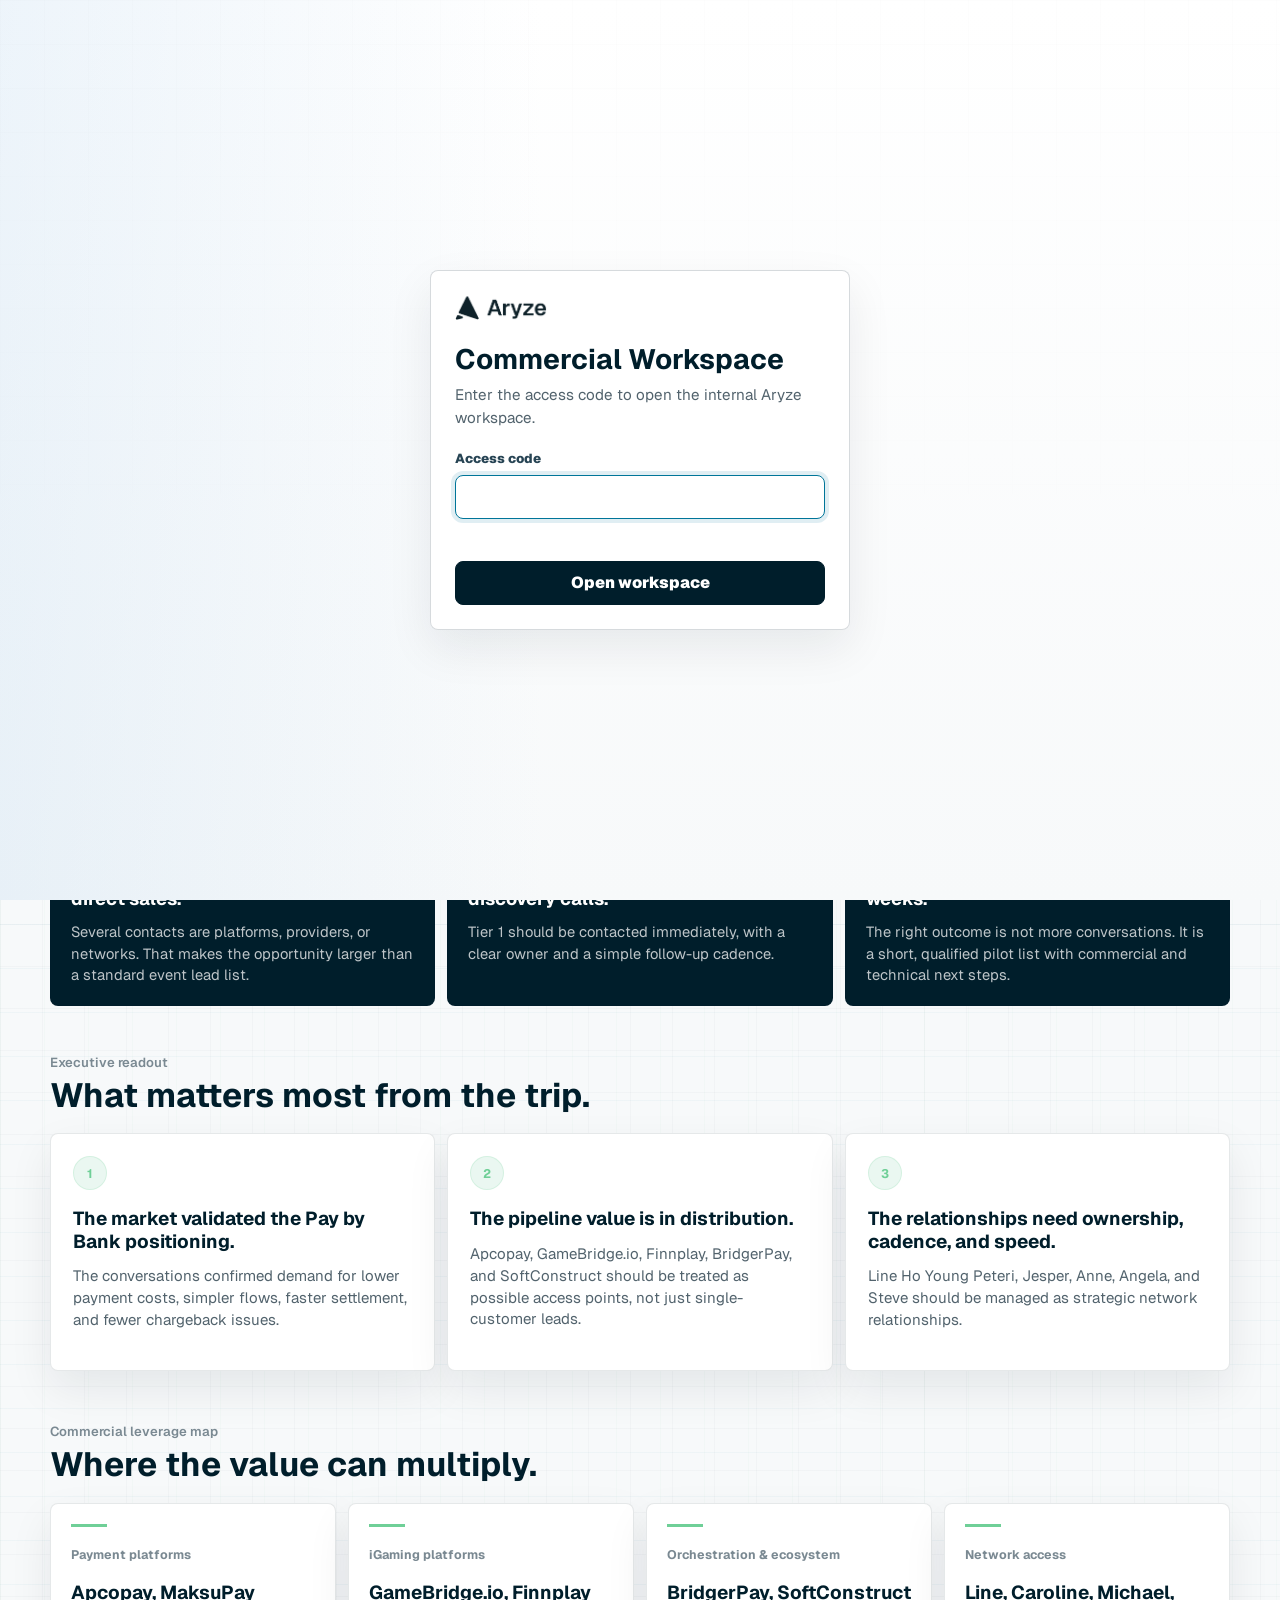
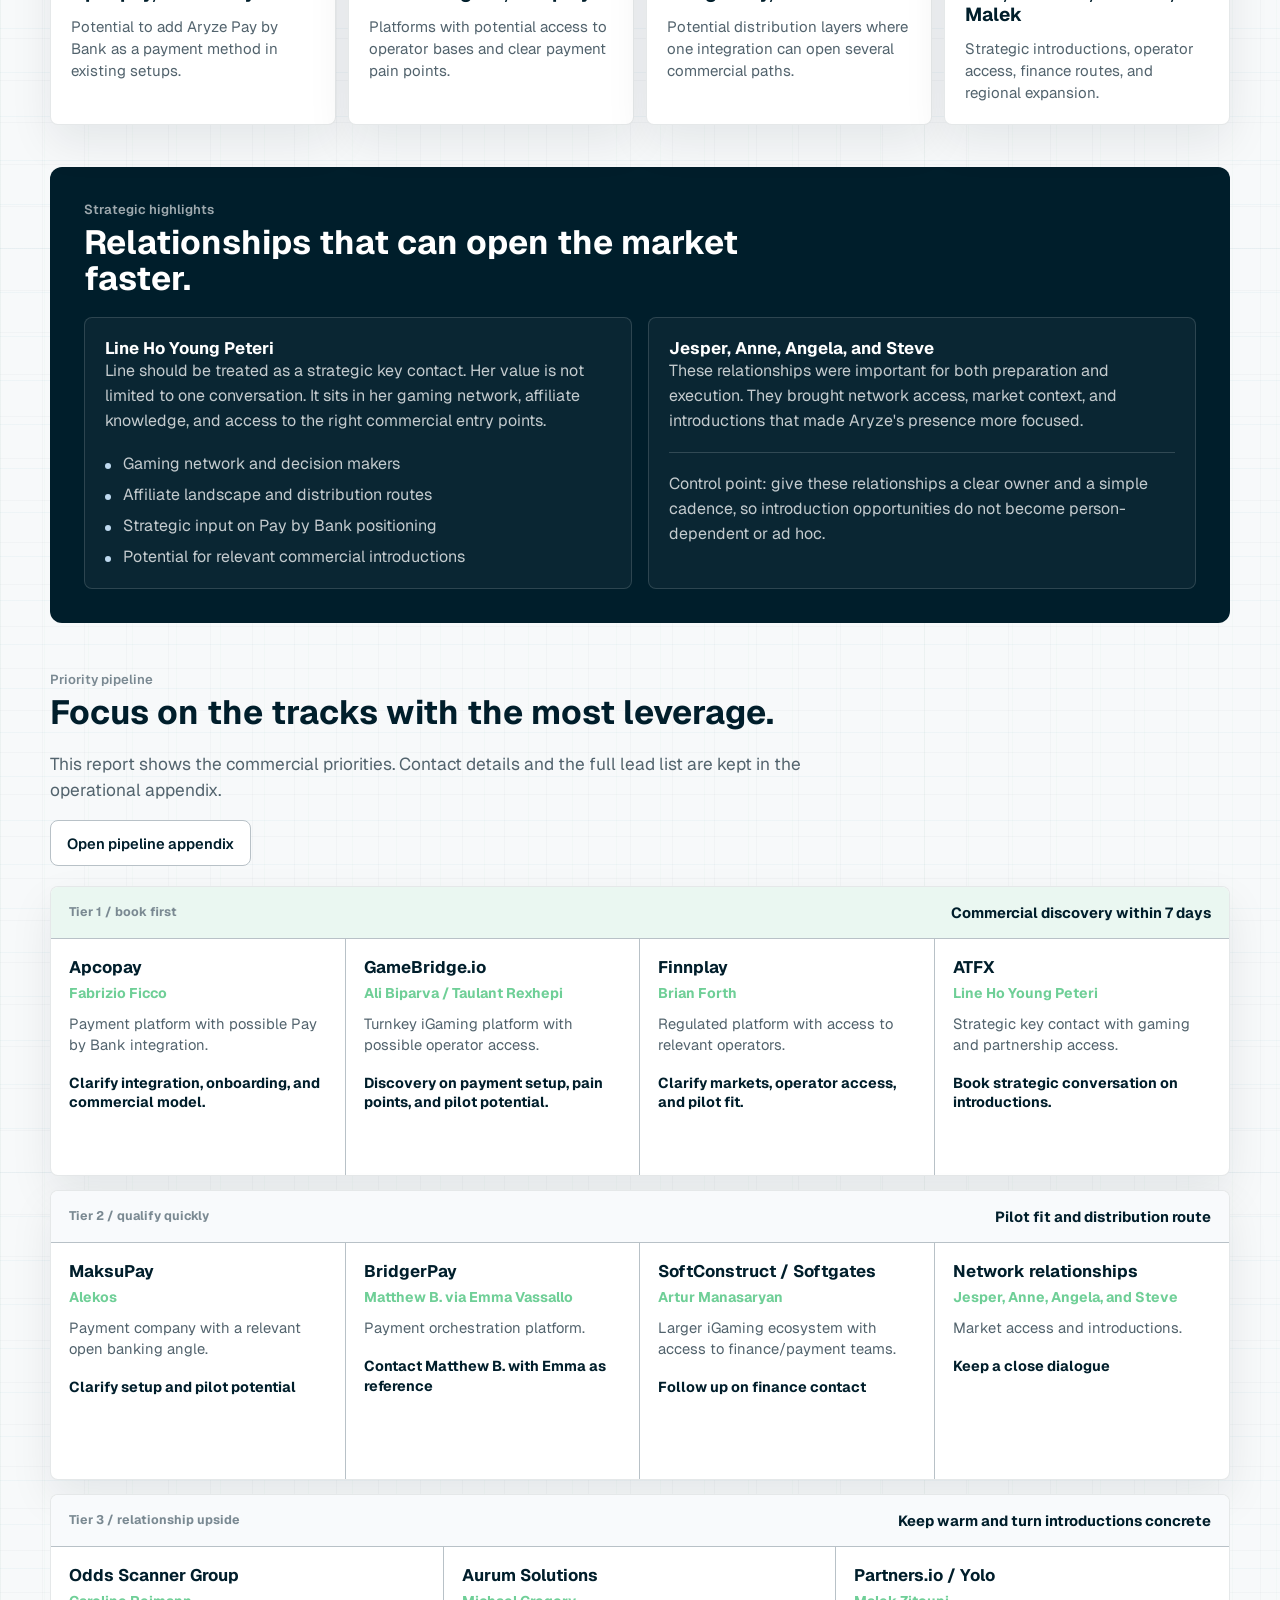
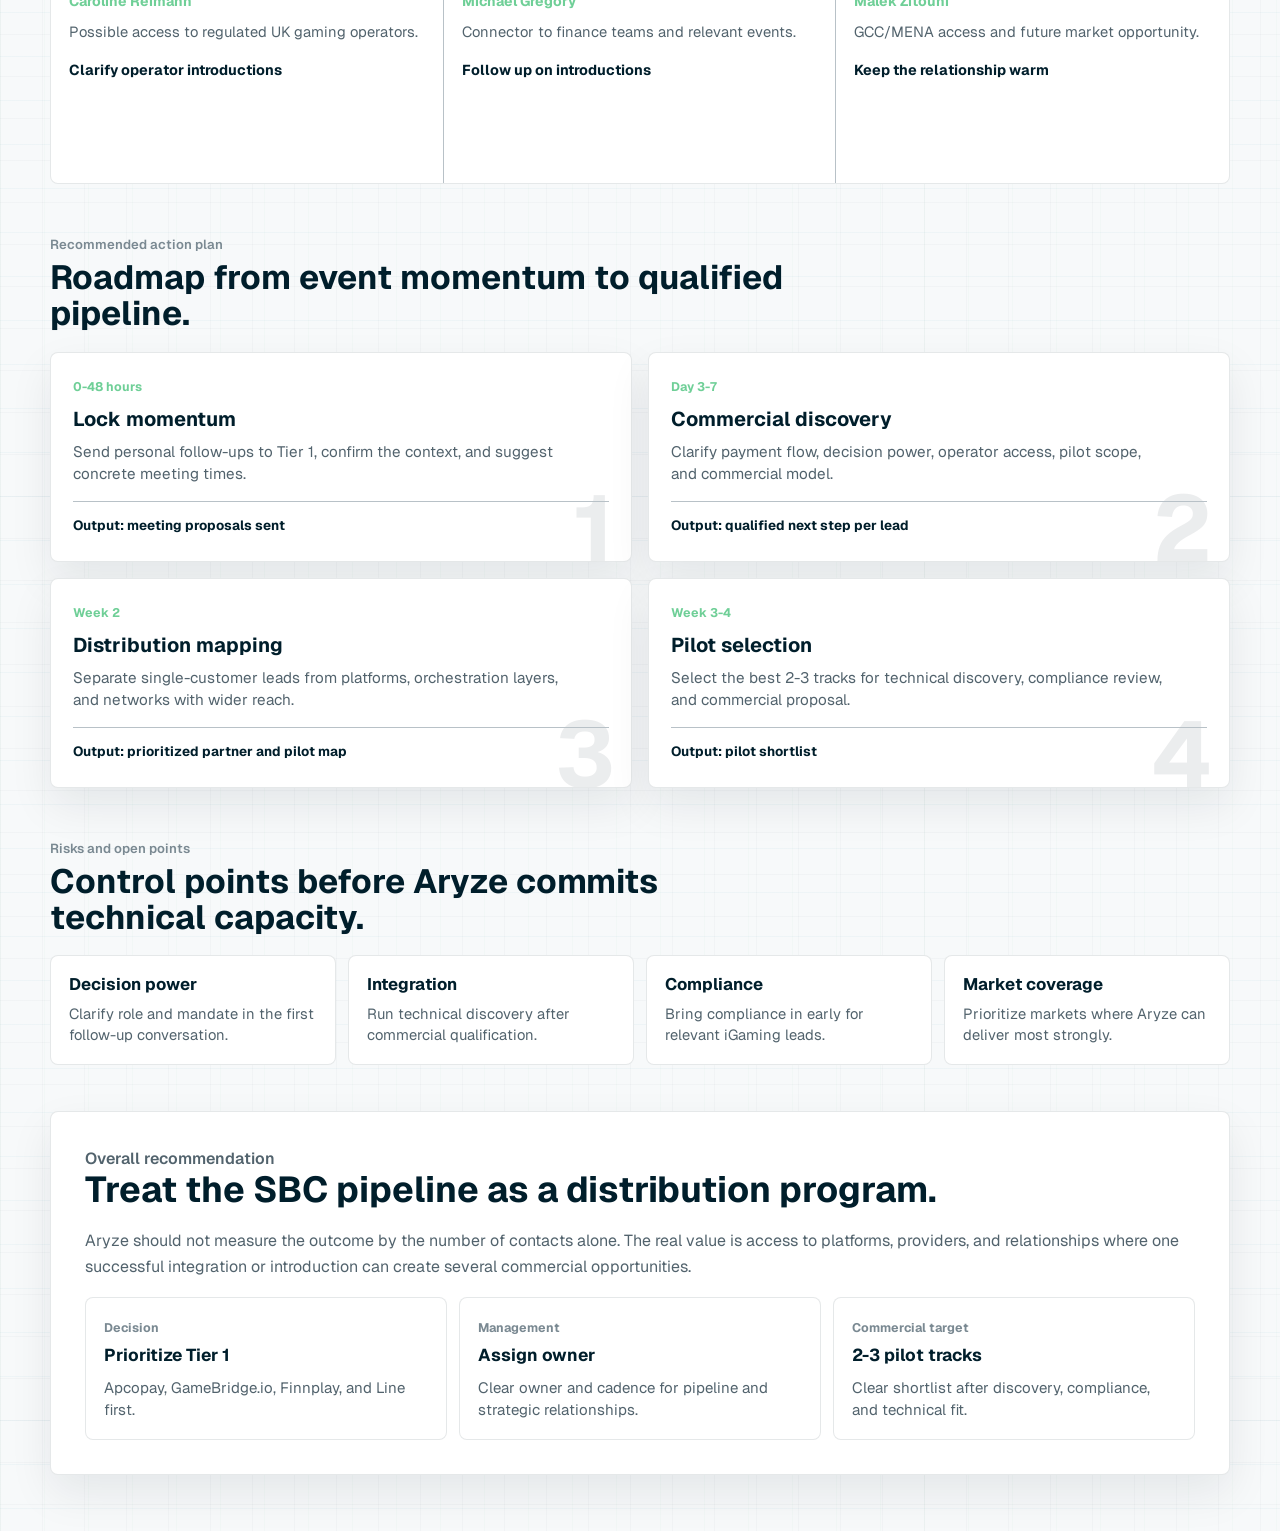
==== commit 4f7c2a37: "Add files via upload" ====
--- a/reports/sbc-report/index.html
+++ b/reports/sbc-report/index.html
@@ -15,6 +15,7 @@
       rel="stylesheet"
     />
     <link rel="stylesheet" href="styles.css" />
+    <script src="../../site-auth.js" defer></script>
   </head>
   <body>
     <div class="page-shell report-shell">
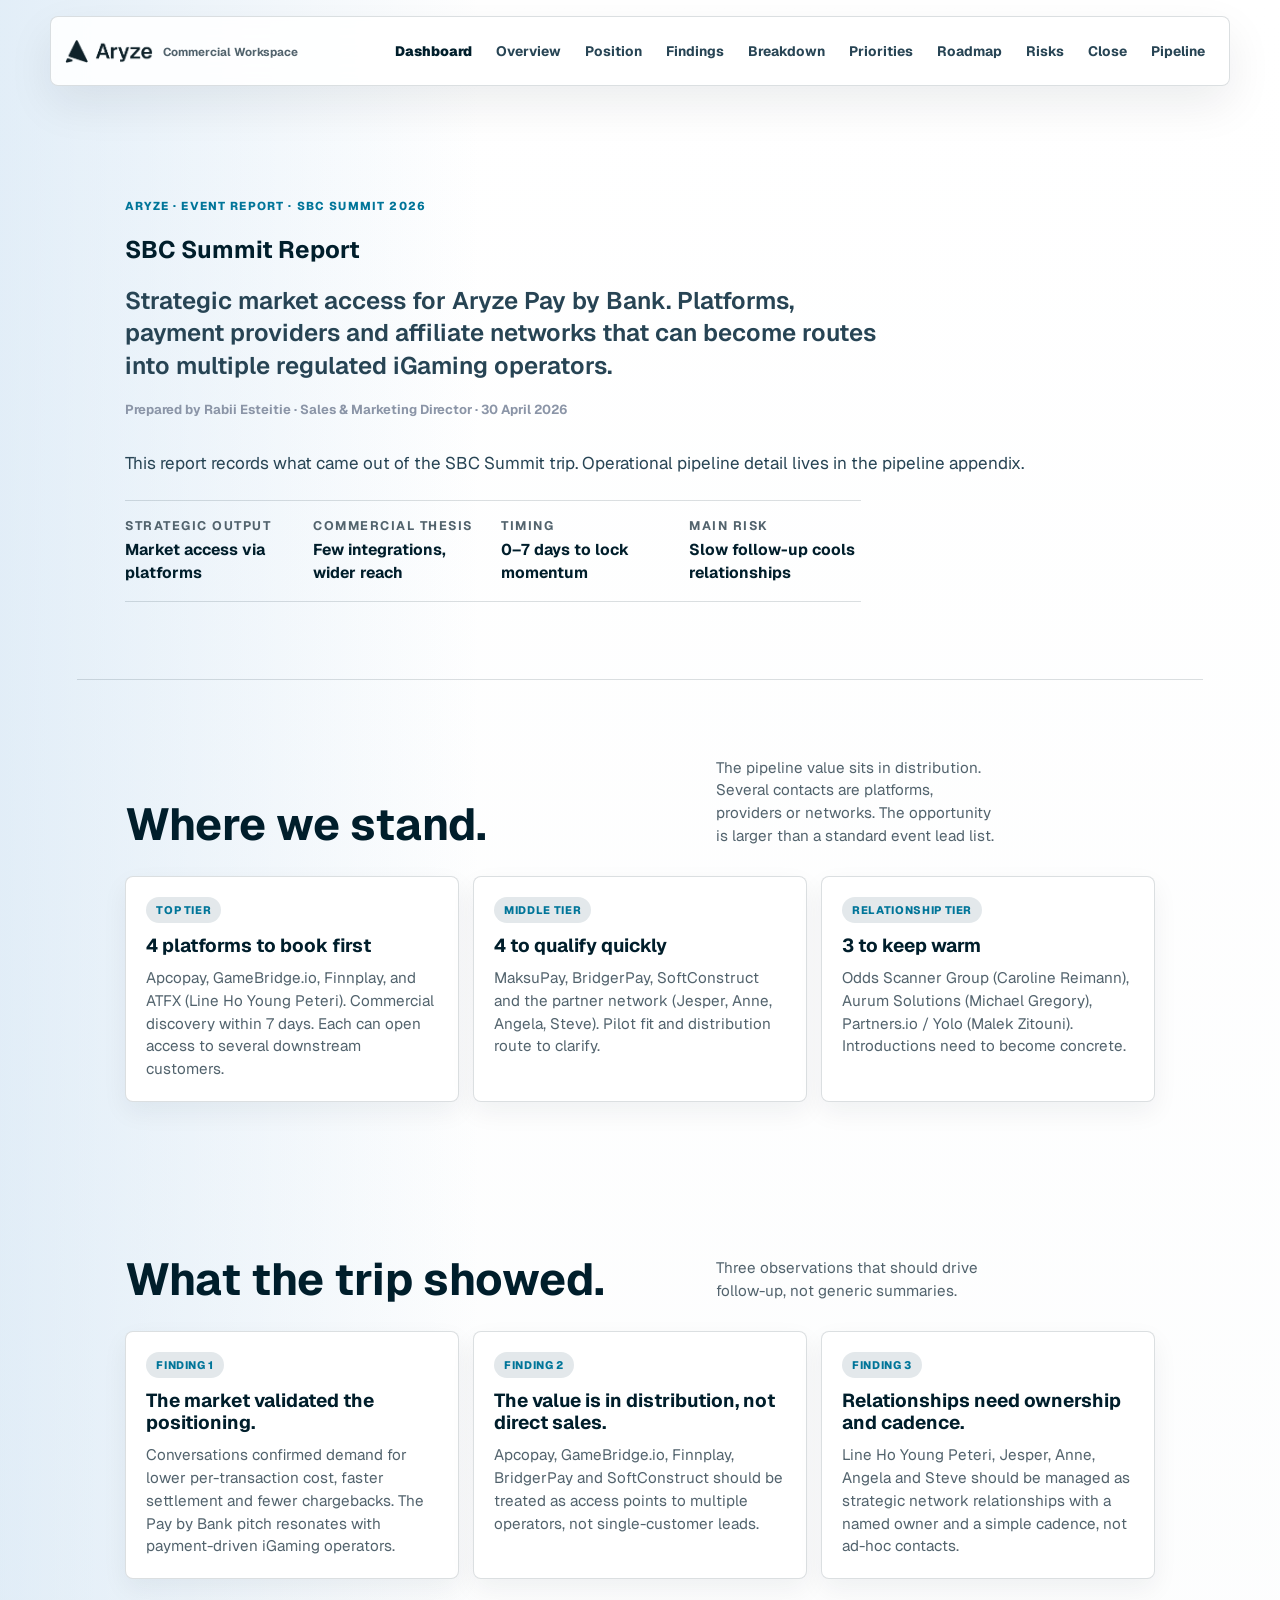
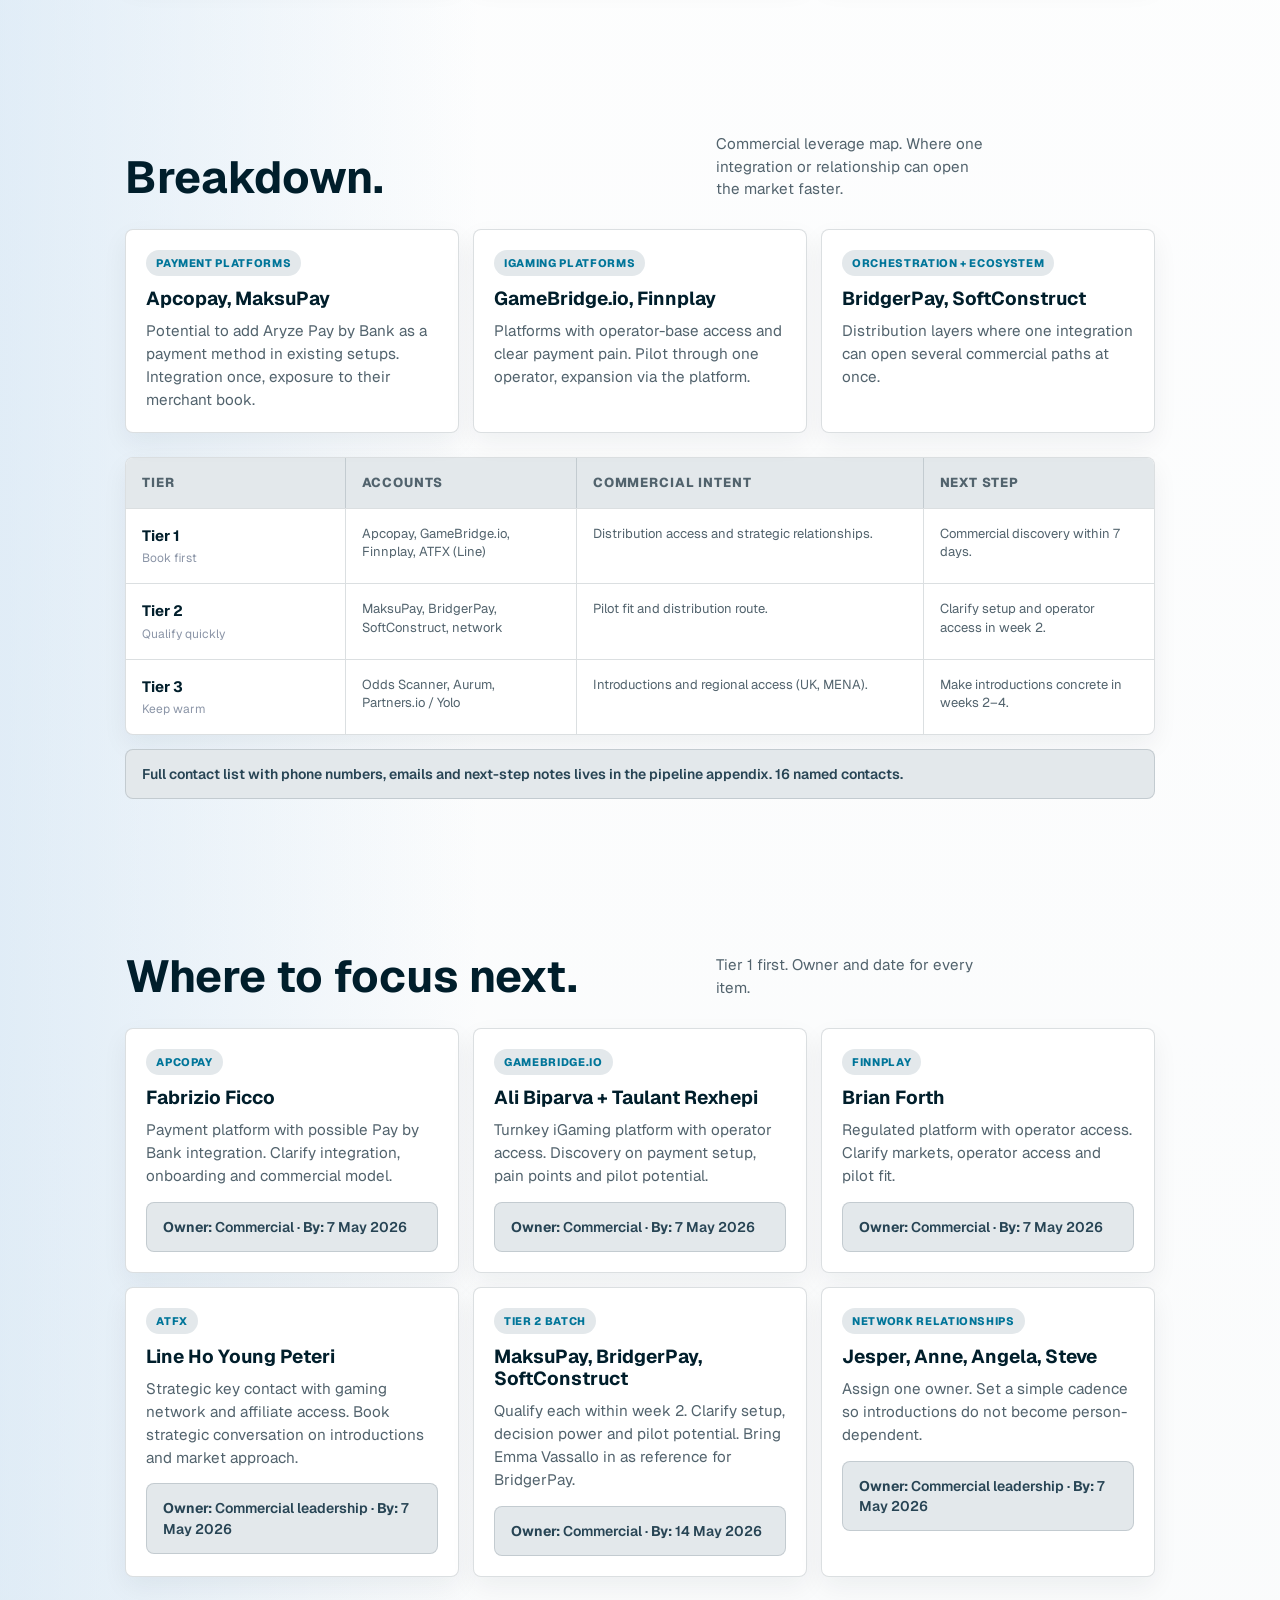
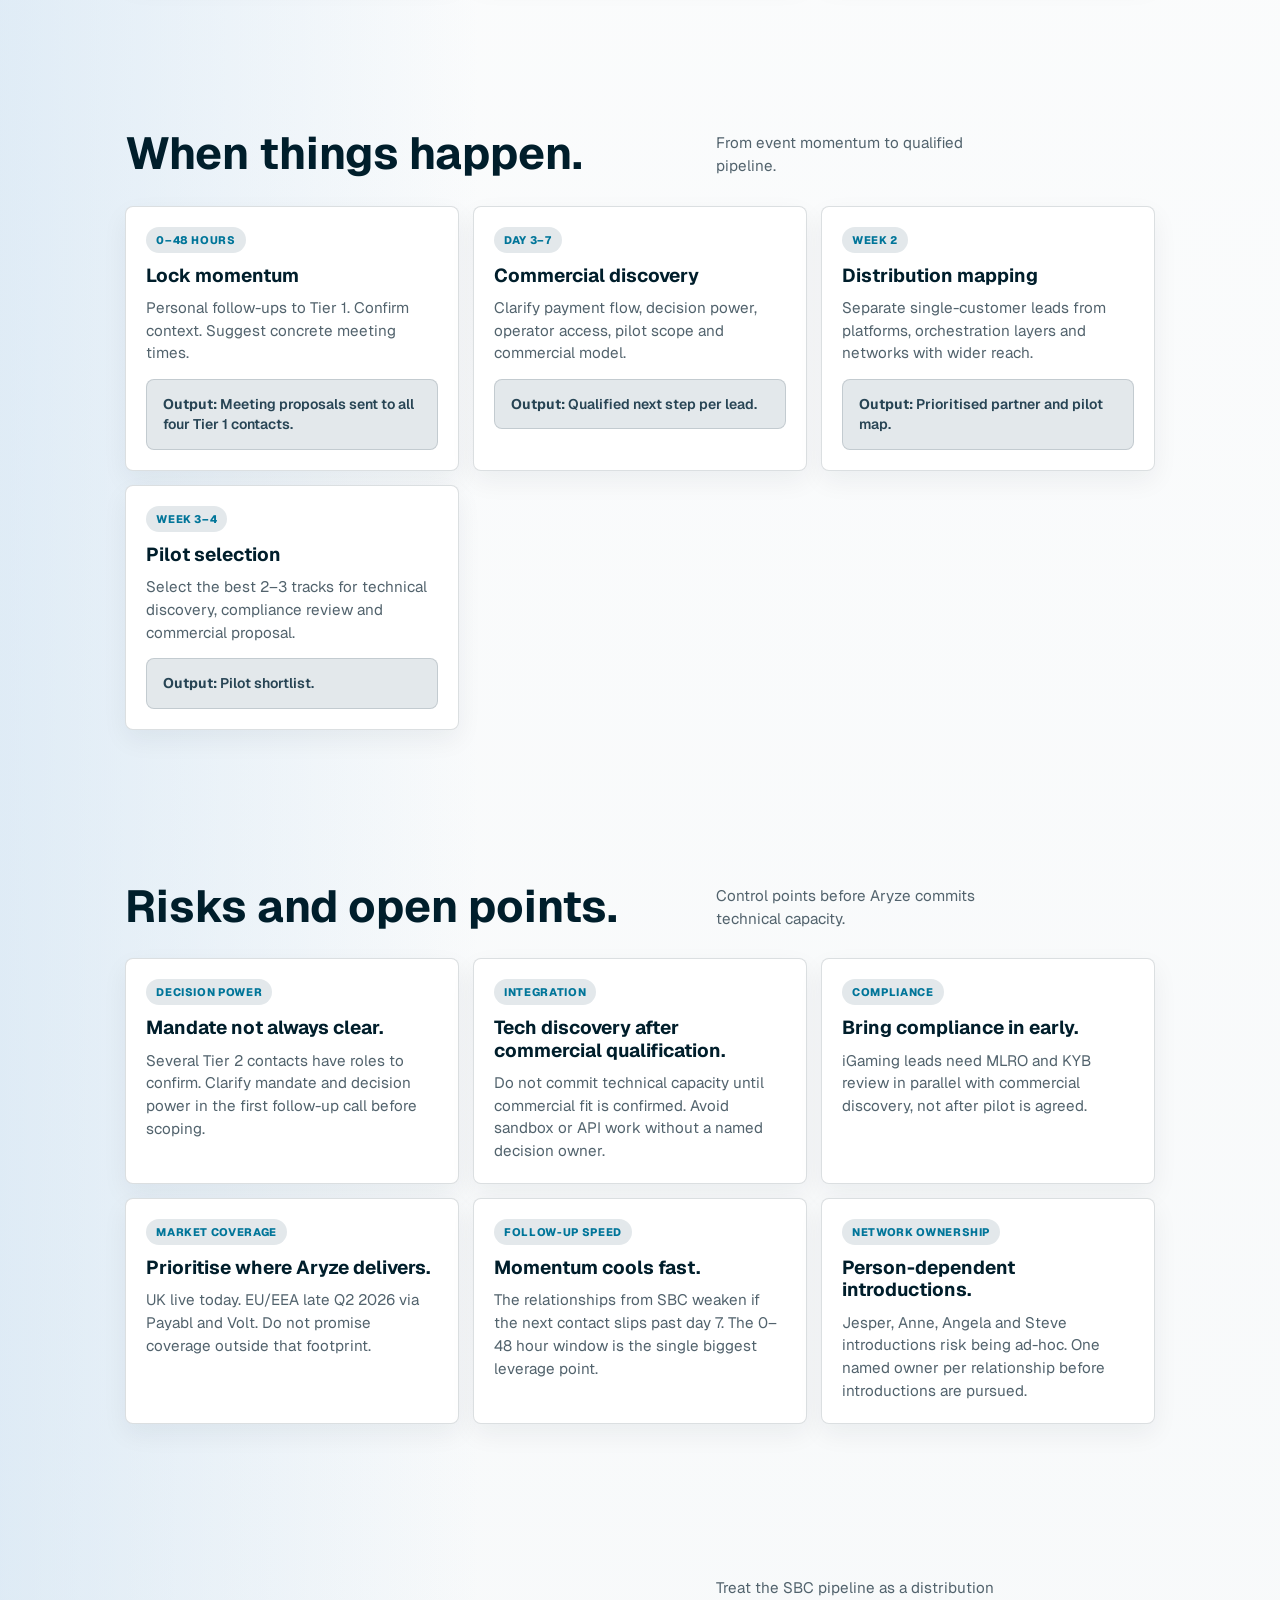
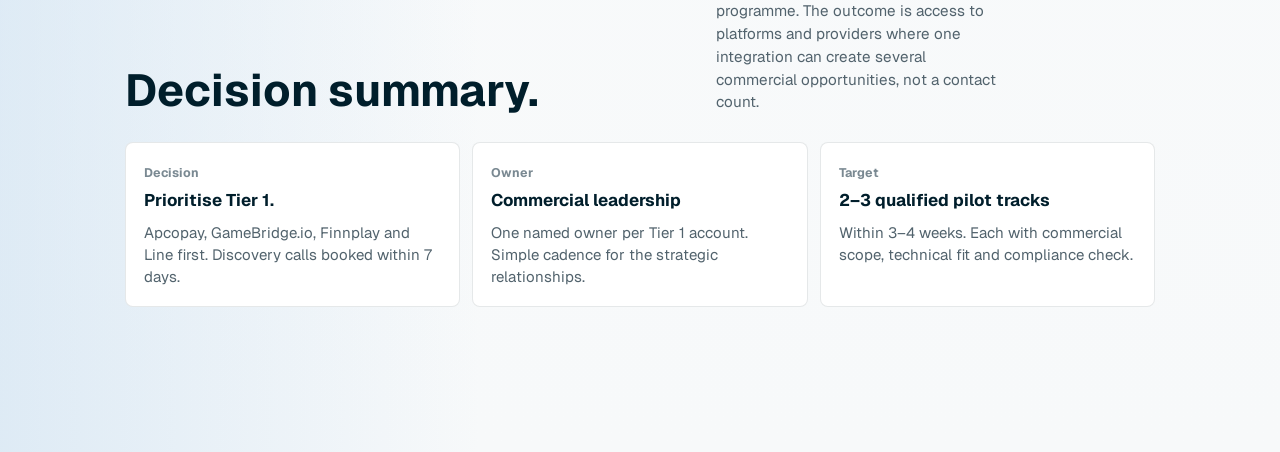
==== commit 9d8f5c7a: "Add files via upload" ====
--- a/reports/sbc-report/index.html
+++ b/reports/sbc-report/index.html
@@ -1,422 +1,285 @@
-<!DOCTYPE html>
+<!doctype html>
 <html lang="en">
-  <head>
-    <meta charset="UTF-8" />
-    <meta name="viewport" content="width=device-width, initial-scale=1.0" />
-    <title>SBC Summit Report | Aryze</title>
-    <meta
-      name="description"
-      content="Modern HTML report for Aryze's SBC Summit outcome, commercial pipeline, strategic relationships, and Pay by Bank follow-up."
-    />
-    <link rel="preconnect" href="https://fonts.googleapis.com" />
-    <link rel="preconnect" href="https://fonts.gstatic.com" crossorigin />
-    <link
-      href="https://fonts.googleapis.com/css2?family=Geist:wght@400;500;700;800&family=Space+Grotesk:wght@400;500;600;700&amp;display=swap"
-      rel="stylesheet"
-    />
-    <link rel="stylesheet" href="styles.css" />
-    <script src="../../site-auth.js" defer></script>
-  </head>
-  <body>
-    <div class="page-shell report-shell">
-      <header class="site-header report-header">
-        <a class="brand-mark" href="../../index.html#dashboard" aria-label="Aryze Commercial Workspace">
-          <img src="../../assets/aryze-logo-wordmark.png" alt="Aryze" />
-        </a>
-        <nav class="report-nav" aria-label="Report navigation">
-          <a class="back-link" href="../../index.html#dashboard">Dashboard</a>
-          <a class="back-link" href="pipeline.html">Pipeline</a>
-        </nav>
-      </header>
-
-      <main class="content-wrap report-wrap">
-        <section class="report-document-head" aria-labelledby="report-title">
-          <div class="report-title-block">
-            <p class="section-label">Report / SBC Summit</p>
-            <h1 id="report-title">
-              Strategic market access for Aryze Pay by Bank.
-            </h1>
-            <p>
-              SBC Summit gave Aryze access to platforms, payment providers,
-              affiliate networks, and strategic relationships that can become
-              routes into multiple regulated iGaming operators.
-            </p>
-          </div>
-
-          <aside class="report-action-panel" aria-label="Recommended action">
-            <span>Recommended action</span>
-            <strong>Move fast on focused follow-up</strong>
-            <p>
-              Prioritize the leads where one integration or relationship can
-              open access to several downstream customers.
-            </p>
-          </aside>
-        </section>
-
-        <dl class="report-meta report-meta-bar">
+<head>
+  <meta charset="utf-8">
+  <meta name="viewport" content="width=device-width, initial-scale=1">
+  <title>SBC Summit Report | Aryze</title>
+  <meta name="description" content="SBC Summit 2026 event report covering market access, pipeline tiers and Pay by Bank follow-up.">
+  <link rel="preconnect" href="https://fonts.googleapis.com">
+  <link rel="preconnect" href="https://fonts.gstatic.com" crossorigin>
+  <link href="https://fonts.googleapis.com/css2?family=Geist:wght@400;500;700;800&display=swap" rel="stylesheet">
+  <link rel="stylesheet" href="../../styles.css">
+</head>
+<body>
+  <header class="topbar">
+    <a class="brand" href="../../index.html#dashboard" aria-label="Aryze Commercial Workspace"><img class="brand-logo" src="../../assets/aryze-logo-wordmark.png" alt="Aryze"><span><small>Commercial Workspace</small></span></a>
+    <nav class="nav">
+      <a href="../../index.html#dashboard">Dashboard</a>
+      <a href="#top">Overview</a>
+      <a href="#position">Position</a>
+      <a href="#findings">Findings</a>
+      <a href="#breakdown">Breakdown</a>
+      <a href="#priorities">Priorities</a>
+      <a href="#roadmap">Roadmap</a>
+      <a href="#risks">Risks</a>
+      <a href="#close">Close</a>
+      <a href="pipeline.html">Pipeline</a>
+    </nav>
+  </header>
+
+  <main id="top">
+
+    <!-- 1. HERO -->
+    <section class="section cover">
+      <div class="section-inner">
+        <div class="cover-top">
           <div>
-            <dt>Prepared by</dt>
-            <dd>Rabii Esteitie</dd>
-          </div>
-          <div>
-            <dt>Role</dt>
-            <dd>Sales &amp; Marketing Director</dd>
-          </div>
-          <div>
-            <dt>Date</dt>
-            <dd>April 30, 2026</dd>
-          </div>
-          <div>
-            <dt>Appendix</dt>
-            <dd><a href="pipeline.html">Operational pipeline</a></dd>
-          </div>
-        </dl>
-
-        <section class="executive-strip" aria-label="Executive snapshot">
+            <p class="eyebrow">Aryze &middot; Event Report &middot; SBC Summit 2026</p>
+            <h1>SBC Summit Report</h1>
+            <p class="subtitle">Strategic market access for Aryze Pay by Bank. Platforms, payment providers and affiliate networks that can become routes into multiple regulated iGaming operators.</p>
+            <p class="meta">Prepared by Rabii Esteitie &middot; Sales &amp; Marketing Director &middot; 30 April 2026</p>
+          </div>
+        </div>
+        <p class="copy">This report records what came out of the SBC Summit trip. Operational pipeline detail lives in the <a href="pipeline.html">pipeline appendix</a>.</p>
+        <div class="brief-strip" aria-label="Executive brief">
+          <article><span>Strategic output</span><strong>Market access via platforms</strong></article>
+          <article><span>Commercial thesis</span><strong>Few integrations, wider reach</strong></article>
+          <article><span>Timing</span><strong>0&ndash;7 days to lock momentum</strong></article>
+          <article><span>Main risk</span><strong>Slow follow-up cools relationships</strong></article>
+        </div>
+      </div>
+    </section>
+
+    <!-- 2. POSITION -->
+    <section class="section" id="position">
+      <div class="section-inner">
+        <div class="section-title"><h2>Where we stand.</h2><p>The pipeline value sits in distribution. Several contacts are platforms, providers or networks. The opportunity is larger than a standard event lead list.</p></div>
+
+        <div class="cards-3">
+          <article class="card" style="--accent:var(--blue)">
+            <span>Top tier</span>
+            <h3>4 platforms to book first</h3>
+            <p>Apcopay, GameBridge.io, Finnplay, and ATFX (Line Ho Young Peteri). Commercial discovery within 7 days. Each can open access to several downstream customers.</p>
+          </article>
+          <article class="card" style="--accent:var(--teal)">
+            <span>Middle tier</span>
+            <h3>4 to qualify quickly</h3>
+            <p>MaksuPay, BridgerPay, SoftConstruct and the partner network (Jesper, Anne, Angela, Steve). Pilot fit and distribution route to clarify.</p>
+          </article>
+          <article class="card" style="--accent:var(--gold)">
+            <span>Relationship tier</span>
+            <h3>3 to keep warm</h3>
+            <p>Odds Scanner Group (Caroline Reimann), Aurum Solutions (Michael Gregory), Partners.io / Yolo (Malek Zitouni). Introductions need to become concrete.</p>
+          </article>
+        </div>
+      </div>
+    </section>
+
+    <!-- 3. FINDINGS -->
+    <section class="section" id="findings">
+      <div class="section-inner">
+        <div class="section-title"><h2>What the trip showed.</h2><p>Three observations that should drive follow-up, not generic summaries.</p></div>
+
+        <div class="cards-3">
+          <article class="card">
+            <span>Finding 1</span>
+            <h3>The market validated the positioning.</h3>
+            <p>Conversations confirmed demand for lower per-transaction cost, faster settlement and fewer chargebacks. The Pay by Bank pitch resonates with payment-driven iGaming operators.</p>
+          </article>
+          <article class="card">
+            <span>Finding 2</span>
+            <h3>The value is in distribution, not direct sales.</h3>
+            <p>Apcopay, GameBridge.io, Finnplay, BridgerPay and SoftConstruct should be treated as access points to multiple operators, not single-customer leads.</p>
+          </article>
+          <article class="card">
+            <span>Finding 3</span>
+            <h3>Relationships need ownership and cadence.</h3>
+            <p>Line Ho Young Peteri, Jesper, Anne, Angela and Steve should be managed as strategic network relationships with a named owner and a simple cadence, not ad-hoc contacts.</p>
+          </article>
+        </div>
+      </div>
+    </section>
+
+    <!-- 4. BREAKDOWN -->
+    <section class="section" id="breakdown">
+      <div class="section-inner">
+        <div class="section-title"><h2>Breakdown.</h2><p>Commercial leverage map. Where one integration or relationship can open the market faster.</p></div>
+
+        <div class="cards-3">
+          <article class="card" style="--accent:var(--blue)">
+            <span>Payment platforms</span>
+            <h3>Apcopay, MaksuPay</h3>
+            <p>Potential to add Aryze Pay by Bank as a payment method in existing setups. Integration once, exposure to their merchant book.</p>
+          </article>
+          <article class="card" style="--accent:var(--teal)">
+            <span>iGaming platforms</span>
+            <h3>GameBridge.io, Finnplay</h3>
+            <p>Platforms with operator-base access and clear payment pain. Pilot through one operator, expansion via the platform.</p>
+          </article>
+          <article class="card" style="--accent:var(--gold)">
+            <span>Orchestration + ecosystem</span>
+            <h3>BridgerPay, SoftConstruct</h3>
+            <p>Distribution layers where one integration can open several commercial paths at once.</p>
+          </article>
+        </div>
+
+        <div class="matrix" style="margin-top:24px">
+          <div class="row header"><div class="cell">Tier</div><div class="cell">Accounts</div><div class="cell">Commercial intent</div><div class="cell">Next step</div></div>
+          <div class="row">
+            <div class="cell"><strong>Tier 1</strong><em>Book first</em></div>
+            <div class="cell">Apcopay, GameBridge.io, Finnplay, ATFX (Line)</div>
+            <div class="cell">Distribution access and strategic relationships.</div>
+            <div class="cell">Commercial discovery within 7 days.</div>
+          </div>
+          <div class="row">
+            <div class="cell"><strong>Tier 2</strong><em>Qualify quickly</em></div>
+            <div class="cell">MaksuPay, BridgerPay, SoftConstruct, network</div>
+            <div class="cell">Pilot fit and distribution route.</div>
+            <div class="cell">Clarify setup and operator access in week 2.</div>
+          </div>
+          <div class="row">
+            <div class="cell"><strong>Tier 3</strong><em>Keep warm</em></div>
+            <div class="cell">Odds Scanner, Aurum, Partners.io / Yolo</div>
+            <div class="cell">Introductions and regional access (UK, MENA).</div>
+            <div class="cell">Make introductions concrete in weeks 2&ndash;4.</div>
+          </div>
+        </div>
+
+        <p class="note">Full contact list with phone numbers, emails and next-step notes lives in the <a href="pipeline.html">pipeline appendix</a>. 16 named contacts.</p>
+      </div>
+    </section>
+
+    <!-- 5. PRIORITIES -->
+    <section class="section" id="priorities">
+      <div class="section-inner">
+        <div class="section-title"><h2>Where to focus next.</h2><p>Tier 1 first. Owner and date for every item.</p></div>
+
+        <div class="cards-3">
+          <article class="card">
+            <span>Apcopay</span>
+            <h3>Fabrizio Ficco</h3>
+            <p>Payment platform with possible Pay by Bank integration. Clarify integration, onboarding and commercial model.</p>
+            <p class="note" style="margin-top:14px"><strong>Owner:</strong> Commercial &middot; <strong>By:</strong> 7 May 2026</p>
+          </article>
+          <article class="card">
+            <span>GameBridge.io</span>
+            <h3>Ali Biparva + Taulant Rexhepi</h3>
+            <p>Turnkey iGaming platform with operator access. Discovery on payment setup, pain points and pilot potential.</p>
+            <p class="note" style="margin-top:14px"><strong>Owner:</strong> Commercial &middot; <strong>By:</strong> 7 May 2026</p>
+          </article>
+          <article class="card">
+            <span>Finnplay</span>
+            <h3>Brian Forth</h3>
+            <p>Regulated platform with operator access. Clarify markets, operator access and pilot fit.</p>
+            <p class="note" style="margin-top:14px"><strong>Owner:</strong> Commercial &middot; <strong>By:</strong> 7 May 2026</p>
+          </article>
+        </div>
+        <div class="cards-3" style="margin-top:14px">
+          <article class="card">
+            <span>ATFX</span>
+            <h3>Line Ho Young Peteri</h3>
+            <p>Strategic key contact with gaming network and affiliate access. Book strategic conversation on introductions and market approach.</p>
+            <p class="note" style="margin-top:14px"><strong>Owner:</strong> Commercial leadership &middot; <strong>By:</strong> 7 May 2026</p>
+          </article>
+          <article class="card">
+            <span>Tier 2 batch</span>
+            <h3>MaksuPay, BridgerPay, SoftConstruct</h3>
+            <p>Qualify each within week 2. Clarify setup, decision power and pilot potential. Bring Emma Vassallo in as reference for BridgerPay.</p>
+            <p class="note" style="margin-top:14px"><strong>Owner:</strong> Commercial &middot; <strong>By:</strong> 14 May 2026</p>
+          </article>
+          <article class="card">
+            <span>Network relationships</span>
+            <h3>Jesper, Anne, Angela, Steve</h3>
+            <p>Assign one owner. Set a simple cadence so introductions do not become person-dependent.</p>
+            <p class="note" style="margin-top:14px"><strong>Owner:</strong> Commercial leadership &middot; <strong>By:</strong> 7 May 2026</p>
+          </article>
+        </div>
+      </div>
+    </section>
+
+    <!-- 6. ROADMAP -->
+    <section class="section" id="roadmap">
+      <div class="section-inner">
+        <div class="section-title"><h2>When things happen.</h2><p>From event momentum to qualified pipeline.</p></div>
+
+        <div class="cards-3">
+          <article class="card"><span>0&ndash;48 hours</span><h3>Lock momentum</h3><p>Personal follow-ups to Tier 1. Confirm context. Suggest concrete meeting times.</p><p class="note" style="margin-top:14px"><strong>Output:</strong> Meeting proposals sent to all four Tier 1 contacts.</p></article>
+          <article class="card"><span>Day 3&ndash;7</span><h3>Commercial discovery</h3><p>Clarify payment flow, decision power, operator access, pilot scope and commercial model.</p><p class="note" style="margin-top:14px"><strong>Output:</strong> Qualified next step per lead.</p></article>
+          <article class="card"><span>Week 2</span><h3>Distribution mapping</h3><p>Separate single-customer leads from platforms, orchestration layers and networks with wider reach.</p><p class="note" style="margin-top:14px"><strong>Output:</strong> Prioritised partner and pilot map.</p></article>
+        </div>
+        <div class="cards-3" style="margin-top:14px">
+          <article class="card"><span>Week 3&ndash;4</span><h3>Pilot selection</h3><p>Select the best 2&ndash;3 tracks for technical discovery, compliance review and commercial proposal.</p><p class="note" style="margin-top:14px"><strong>Output:</strong> Pilot shortlist.</p></article>
+        </div>
+      </div>
+    </section>
+
+    <!-- 7. RISKS -->
+    <section class="section" id="risks">
+      <div class="section-inner">
+        <div class="section-title"><h2>Risks and open points.</h2><p>Control points before Aryze commits technical capacity.</p></div>
+
+        <div class="cards-3">
+          <article class="card">
+            <span>Decision power</span>
+            <h3>Mandate not always clear.</h3>
+            <p>Several Tier 2 contacts have roles to confirm. Clarify mandate and decision power in the first follow-up call before scoping.</p>
+          </article>
+          <article class="card">
+            <span>Integration</span>
+            <h3>Tech discovery after commercial qualification.</h3>
+            <p>Do not commit technical capacity until commercial fit is confirmed. Avoid sandbox or API work without a named decision owner.</p>
+          </article>
+          <article class="card">
+            <span>Compliance</span>
+            <h3>Bring compliance in early.</h3>
+            <p>iGaming leads need MLRO and KYB review in parallel with commercial discovery, not after pilot is agreed.</p>
+          </article>
+        </div>
+        <div class="cards-3" style="margin-top:14px">
+          <article class="card">
+            <span>Market coverage</span>
+            <h3>Prioritise where Aryze delivers.</h3>
+            <p>UK live today. EU/EEA late Q2 2026 via Payabl and Volt. Do not promise coverage outside that footprint.</p>
+          </article>
+          <article class="card">
+            <span>Follow-up speed</span>
+            <h3>Momentum cools fast.</h3>
+            <p>The relationships from SBC weaken if the next contact slips past day 7. The 0&ndash;48 hour window is the single biggest leverage point.</p>
+          </article>
+          <article class="card">
+            <span>Network ownership</span>
+            <h3>Person-dependent introductions.</h3>
+            <p>Jesper, Anne, Angela and Steve introductions risk being ad-hoc. One named owner per relationship before introductions are pursued.</p>
+          </article>
+        </div>
+      </div>
+    </section>
+
+    <!-- 8. CLOSE -->
+    <section class="section" id="close">
+      <div class="section-inner">
+        <div class="section-title"><h2>Decision summary.</h2><p>Treat the SBC pipeline as a distribution programme. The outcome is access to platforms and providers where one integration can create several commercial opportunities, not a contact count.</p></div>
+
+        <div class="decision-grid" aria-label="Decision summary">
           <article>
-            <span>Strategic output</span>
-            <strong>Market access</strong>
-            <p>Not just leads, but entry points into operator networks.</p>
+            <span>Decision</span>
+            <strong>Prioritise Tier 1.</strong>
+            <p>Apcopay, GameBridge.io, Finnplay and Line first. Discovery calls booked within 7 days.</p>
           </article>
           <article>
-            <span>Commercial thesis</span>
-            <strong>Few integrations, wider reach</strong>
-            <p>Platform and provider tracks can create several downstream opportunities.</p>
+            <span>Owner</span>
+            <strong>Commercial leadership</strong>
+            <p>One named owner per Tier 1 account. Simple cadence for the strategic relationships.</p>
           </article>
           <article>
-            <span>Timing</span>
-            <strong>0-7 days</strong>
-            <p>Momentum should be converted into meetings, discovery, and introductions.</p>
-          </article>
-          <article>
-            <span>Main risk</span>
-            <strong>Slow follow-up</strong>
-            <p>The strength of the relationships drops if the next contact is delayed.</p>
-          </article>
-        </section>
-
-        <section class="management-view" aria-label="Management view">
-          <article>
-            <span>Why it matters</span>
-            <strong>Distribution can scale faster than direct sales.</strong>
-            <p>
-              Several contacts are platforms, providers, or networks. That makes
-              the opportunity larger than a standard event lead list.
-            </p>
-          </article>
-          <article>
-            <span>What to do now</span>
-            <strong>Turn the warmest tracks into discovery calls.</strong>
-            <p>
-              Tier 1 should be contacted immediately, with a clear owner and a
-              simple follow-up cadence.
-            </p>
-          </article>
-          <article>
-            <span>Success looks like</span>
-            <strong>2-3 qualified pilot tracks within 3-4 weeks.</strong>
-            <p>
-              The right outcome is not more conversations. It is a short,
-              qualified pilot list with commercial and technical next steps.
-            </p>
-          </article>
-        </section>
-
-        <section class="report-section executive-readout" aria-labelledby="summary-title">
-          <div class="section-intro compact-section-intro">
-            <p class="section-label">Executive readout</p>
-            <h2 id="summary-title">What matters most from the trip.</h2>
-          </div>
-          <div class="readout-grid">
-            <article>
-              <span>1</span>
-              <h3>The market validated the Pay by Bank positioning.</h3>
-              <p>
-                The conversations confirmed demand for lower payment costs,
-                simpler flows, faster settlement, and fewer chargeback issues.
-              </p>
-            </article>
-            <article>
-              <span>2</span>
-              <h3>The pipeline value is in distribution.</h3>
-              <p>
-                Apcopay, GameBridge.io, Finnplay, BridgerPay, and SoftConstruct
-                should be treated as possible access points, not just single-customer leads.
-              </p>
-            </article>
-            <article>
-              <span>3</span>
-              <h3>The relationships need ownership, cadence, and speed.</h3>
-              <p>
-                Line Ho Young Peteri, Jesper, Anne, Angela, and Steve should be
-                managed as strategic network relationships.
-              </p>
-            </article>
-          </div>
-        </section>
-
-        <section class="report-section" aria-labelledby="leverage-title">
-          <div class="section-intro compact-section-intro">
-            <p class="section-label">Commercial leverage map</p>
-            <h2 id="leverage-title">Where the value can multiply.</h2>
-          </div>
-          <div class="leverage-map">
-            <article>
-              <span>Payment platforms</span>
-              <h3>Apcopay, MaksuPay</h3>
-              <p>Potential to add Aryze Pay by Bank as a payment method in existing setups.</p>
-            </article>
-            <article>
-              <span>iGaming platforms</span>
-              <h3>GameBridge.io, Finnplay</h3>
-              <p>Platforms with potential access to operator bases and clear payment pain points.</p>
-            </article>
-            <article>
-              <span>Orchestration &amp; ecosystem</span>
-              <h3>BridgerPay, SoftConstruct</h3>
-              <p>Potential distribution layers where one integration can open several commercial paths.</p>
-            </article>
-            <article>
-              <span>Network access</span>
-              <h3>Line, Caroline, Michael, Malek</h3>
-              <p>Strategic introductions, operator access, finance routes, and regional expansion.</p>
-            </article>
-          </div>
-        </section>
-
-        <section class="report-section report-dark-band" aria-labelledby="strategic-title">
-          <div class="section-intro">
-            <p class="section-label">Strategic highlights</p>
-            <h2 id="strategic-title">Relationships that can open the market faster.</h2>
-          </div>
-          <div class="strategic-grid">
-            <article>
-              <h3>Line Ho Young Peteri</h3>
-              <p>
-                Line should be treated as a strategic key contact. Her value is
-                not limited to one conversation. It sits in her gaming network,
-                affiliate knowledge, and access to the right commercial entry points.
-              </p>
-              <ul class="report-list">
-                <li>Gaming network and decision makers</li>
-                <li>Affiliate landscape and distribution routes</li>
-                <li>Strategic input on Pay by Bank positioning</li>
-                <li>Potential for relevant commercial introductions</li>
-              </ul>
-            </article>
-            <article>
-              <h3>Jesper, Anne, Angela, and Steve</h3>
-              <p>
-                These relationships were important for both preparation and
-                execution. They brought network access, market context, and
-                introductions that made Aryze's presence more focused.
-              </p>
-              <p class="report-callout">
-                Control point: give these relationships a clear owner and a
-                simple cadence, so introduction opportunities do not become
-                person-dependent or ad hoc.
-              </p>
-            </article>
-          </div>
-        </section>
-
-        <section class="report-section" aria-labelledby="pipeline-title">
-          <div class="section-intro compact-section-intro">
-            <p class="section-label">Priority pipeline</p>
-            <h2 id="pipeline-title">Focus on the tracks with the most leverage.</h2>
-            <p class="body-copy">
-              This report shows the commercial priorities. Contact details and
-              the full lead list are kept in the operational appendix.
-            </p>
-            <a class="button button-ghost section-button" href="pipeline.html">
-              Open pipeline appendix
-            </a>
-          </div>
-
-          <div class="pipeline-stack">
-            <article class="pipeline-group priority-highest">
-              <div class="pipeline-heading">
-                <span>Tier 1 / book first</span>
-                <strong>Commercial discovery within 7 days</strong>
-              </div>
-              <div class="lead-grid">
-                <article>
-                  <h3>Apcopay</h3>
-                  <p>Fabrizio Ficco</p>
-                  <span>Payment platform with possible Pay by Bank integration.</span>
-                  <strong>Clarify integration, onboarding, and commercial model.</strong>
-                </article>
-                <article>
-                  <h3>GameBridge.io</h3>
-                  <p>Ali Biparva / Taulant Rexhepi</p>
-                  <span>Turnkey iGaming platform with possible operator access.</span>
-                  <strong>Discovery on payment setup, pain points, and pilot potential.</strong>
-                </article>
-                <article>
-                  <h3>Finnplay</h3>
-                  <p>Brian Forth</p>
-                  <span>Regulated platform with access to relevant operators.</span>
-                  <strong>Clarify markets, operator access, and pilot fit.</strong>
-                </article>
-                <article>
-                  <h3>ATFX</h3>
-                  <p>Line Ho Young Peteri</p>
-                  <span>Strategic key contact with gaming and partnership access.</span>
-                  <strong>Book strategic conversation on introductions.</strong>
-                </article>
-              </div>
-            </article>
-
-            <article class="pipeline-group">
-              <div class="pipeline-heading">
-                <span>Tier 2 / qualify quickly</span>
-                <strong>Pilot fit and distribution route</strong>
-              </div>
-              <div class="lead-grid">
-                <article>
-                  <h3>MaksuPay</h3>
-                  <p>Alekos</p>
-                  <span>Payment company with a relevant open banking angle.</span>
-                  <strong>Clarify setup and pilot potential</strong>
-                </article>
-                <article>
-                  <h3>BridgerPay</h3>
-                  <p>Matthew B. via Emma Vassallo</p>
-                  <span>Payment orchestration platform.</span>
-                  <strong>Contact Matthew B. with Emma as reference</strong>
-                </article>
-                <article>
-                  <h3>SoftConstruct / Softgates</h3>
-                  <p>Artur Manasaryan</p>
-                  <span>Larger iGaming ecosystem with access to finance/payment teams.</span>
-                  <strong>Follow up on finance contact</strong>
-                </article>
-                <article>
-                  <h3>Network relationships</h3>
-                  <p>Jesper, Anne, Angela, and Steve</p>
-                  <span>Market access and introductions.</span>
-                  <strong>Keep a close dialogue</strong>
-                </article>
-              </div>
-            </article>
-
-            <article class="pipeline-group muted-pipeline">
-              <div class="pipeline-heading">
-                <span>Tier 3 / relationship upside</span>
-                <strong>Keep warm and turn introductions concrete</strong>
-              </div>
-              <div class="lead-grid three-up">
-                <article>
-                  <h3>Odds Scanner Group</h3>
-                  <p>Caroline Reimann</p>
-                  <span>Possible access to regulated UK gaming operators.</span>
-                  <strong>Clarify operator introductions</strong>
-                </article>
-                <article>
-                  <h3>Aurum Solutions</h3>
-                  <p>Michael Gregory</p>
-                  <span>Connector to finance teams and relevant events.</span>
-                  <strong>Follow up on introductions</strong>
-                </article>
-                <article>
-                  <h3>Partners.io / Yolo</h3>
-                  <p>Malek Zitouni</p>
-                  <span>GCC/MENA access and future market opportunity.</span>
-                  <strong>Keep the relationship warm</strong>
-                </article>
-              </div>
-            </article>
-          </div>
-        </section>
-
-        <section class="report-section" aria-labelledby="roadmap-title">
-          <div class="section-intro compact-section-intro">
-            <p class="section-label">Recommended action plan</p>
-            <h2 id="roadmap-title">Roadmap from event momentum to qualified pipeline.</h2>
-          </div>
-          <div class="roadmap-grid">
-            <article>
-              <span>0-48 hours</span>
-              <h3>Lock momentum</h3>
-              <p>Send personal follow-ups to Tier 1, confirm the context, and suggest concrete meeting times.</p>
-              <small>Output: meeting proposals sent</small>
-            </article>
-            <article>
-              <span>Day 3-7</span>
-              <h3>Commercial discovery</h3>
-              <p>Clarify payment flow, decision power, operator access, pilot scope, and commercial model.</p>
-              <small>Output: qualified next step per lead</small>
-            </article>
-            <article>
-              <span>Week 2</span>
-              <h3>Distribution mapping</h3>
-              <p>Separate single-customer leads from platforms, orchestration layers, and networks with wider reach.</p>
-              <small>Output: prioritized partner and pilot map</small>
-            </article>
-            <article>
-              <span>Week 3-4</span>
-              <h3>Pilot selection</h3>
-              <p>Select the best 2-3 tracks for technical discovery, compliance review, and commercial proposal.</p>
-              <small>Output: pilot shortlist</small>
-            </article>
-          </div>
-        </section>
-
-        <section class="report-section" aria-labelledby="risk-title">
-          <div class="section-intro compact-section-intro">
-            <p class="section-label">Risks and open points</p>
-            <h2 id="risk-title">Control points before Aryze commits technical capacity.</h2>
-          </div>
-          <div class="risk-grid">
-            <article>
-              <h3>Decision power</h3>
-              <p>Clarify role and mandate in the first follow-up conversation.</p>
-            </article>
-            <article>
-              <h3>Integration</h3>
-              <p>Run technical discovery after commercial qualification.</p>
-            </article>
-            <article>
-              <h3>Compliance</h3>
-              <p>Bring compliance in early for relevant iGaming leads.</p>
-            </article>
-            <article>
-              <h3>Market coverage</h3>
-              <p>Prioritize markets where Aryze can deliver most strongly.</p>
-            </article>
-          </div>
-        </section>
-
-        <section class="report-close" aria-labelledby="conclusion-title">
-          <div>
-            <p class="section-label">Overall recommendation</p>
-            <h2 id="conclusion-title">Treat the SBC pipeline as a distribution program.</h2>
-          </div>
-          <p>
-            Aryze should not measure the outcome by the number of contacts
-            alone. The real value is access to platforms, providers, and
-            relationships where one successful integration or introduction can
-            create several commercial opportunities.
-          </p>
-          <div class="decision-grid" aria-label="Decision summary">
-            <article>
-              <span>Decision</span>
-              <strong>Prioritize Tier 1</strong>
-              <p>Apcopay, GameBridge.io, Finnplay, and Line first.</p>
-            </article>
-            <article>
-              <span>Management</span>
-              <strong>Assign owner</strong>
-              <p>Clear owner and cadence for pipeline and strategic relationships.</p>
-            </article>
-            <article>
-              <span>Commercial target</span>
-              <strong>2-3 pilot tracks</strong>
-              <p>Clear shortlist after discovery, compliance, and technical fit.</p>
-            </article>
-          </div>
-        </section>
-      </main>
-    </div>
-  </body>
+            <span>Target</span>
+            <strong>2&ndash;3 qualified pilot tracks</strong>
+            <p>Within 3&ndash;4 weeks. Each with commercial scope, technical fit and compliance check.</p>
+          </article>
+        </div>
+      </div>
+    </section>
+
+  </main>
+</body>
 </html>
--- a/styles.css
+++ b/styles.css
@@ -0,0 +1,5347 @@
+/* ============================================================
+   Aryze Commercial Operating Dashboard — Unified Design System
+   Mobile-first. Single source of truth. Breakpoints: 680, 940, 1120, 1280.
+   ============================================================ */
+
+/* ---------- Design tokens ---------- */
+:root {
+  /* Surfaces */
+  --bg: #f7f9fa;
+  --page: #f7f9fa;
+  --paper: #f7f9fa;
+  --surface: #ffffff;
+  --surface-soft: #e3e8eb;
+  --surface-raised: #ffffff;
+  --surface-blue: #bfd9ef;
+  --surface-blue-soft: #dceff7;
+  --panel: #ffffff;
+  --soft: #e3e8eb;
+
+  /* Ink */
+  --ink: #001e2b;
+  --ink-soft: #274454;
+  --slate: #274454;
+  --muted: #52636d;
+  --quiet: #7a8992;
+
+  /* Lines */
+  --line: rgba(0, 30, 43, 0.14);
+  --line-strong: rgba(0, 30, 43, 0.24);
+
+  /* Brand */
+  --navy: #001e2b;
+  --accent: #007599;
+  --accent-dark: #006282;
+  --teal: #007599;
+  --blue: #007599;
+  --gold: #bfd9ef;
+  --yellow: #bfd9ef;
+  --green: #6fcf97;
+  --red: #c24132;
+
+  /* Shadows */
+  --shadow: 0 18px 46px rgba(0, 30, 43, 0.08);
+  --shadow-soft: 0 10px 26px rgba(0, 30, 43, 0.06);
+  --shadow-strong: 0 28px 80px rgba(0, 30, 43, 0.14);
+
+  /* Radii */
+  --radius: 8px;
+  --radius-md: 8px;
+  --radius-lg: 10px;
+  --radius-xl: 14px;
+
+  /* Layout */
+  --sidebar: 252px;
+  --max-width: 1220px;
+}
+
+/* ---------- Reset & base ---------- */
+*, *::before, *::after {
+  box-sizing: border-box;
+}
+
+[hidden] {
+  display: none !important;
+}
+
+html {
+  scroll-behavior: smooth;
+  scroll-padding-top: 104px;
+}
+
+body {
+  margin: 0;
+  min-height: 100vh;
+  overflow-x: hidden;
+  color: var(--ink);
+  background:
+    linear-gradient(90deg, rgba(191, 217, 239, 0.45), transparent 30rem),
+    linear-gradient(180deg, #ffffff 0%, var(--bg) 100%);
+  font-family: Geist, Inter, ui-sans-serif, system-ui, -apple-system, BlinkMacSystemFont, "Segoe UI", "Space Grotesk", sans-serif;
+  letter-spacing: 0;
+  -webkit-font-smoothing: antialiased;
+}
+
+a, button, input, select, textarea {
+  -webkit-tap-highlight-color: transparent;
+}
+
+a {
+  color: inherit;
+  text-decoration: none;
+}
+
+button, input, select, textarea {
+  font: inherit;
+}
+
+h1, h2, h3, p {
+  overflow-wrap: anywhere;
+}
+
+img {
+  max-width: 100%;
+  height: auto;
+}
+
+/* ---------- Brand identity ---------- */
+.brand {
+  display: inline-flex;
+  align-items: center;
+  gap: 10px;
+  color: var(--ink);
+  font-weight: 760;
+  text-decoration: none;
+  white-space: nowrap;
+}
+
+.brand-logo {
+  display: block;
+  width: 88px;
+  height: auto;
+  flex: 0 0 auto;
+}
+
+.brand-mark {
+  display: inline-flex;
+  align-items: center;
+  width: 32px;
+  height: 32px;
+  flex: 0 0 auto;
+  border-radius: 999px;
+  background: var(--accent);
+  box-shadow: 0 0 0 7px rgba(20, 45, 71, 0.08);
+}
+
+.brand-mark img {
+  display: block;
+  width: 112px;
+  height: auto;
+  border-radius: 0;
+  background: transparent;
+  box-shadow: none;
+}
+
+.brand strong,
+.brand small {
+  display: block;
+}
+
+.brand strong {
+  font-size: 1rem;
+  line-height: 1;
+}
+
+.brand small {
+  margin-top: 2px;
+  color: var(--muted);
+  font-size: 0.72rem;
+  font-weight: 700;
+}
+
+/* ---------- Typography helpers ---------- */
+.eyebrow,
+.snapshot-head span,
+.snapshot-grid > span,
+.focus-grid > span,
+.card-topline,
+.card-facts dt,
+.plan-hero-panel > span,
+.plan-card-list > article > span,
+.channel-grid > article > span,
+.timeline-board > article > span,
+.plan-metrics > article > span,
+.section-label {
+  color: var(--muted);
+  font-size: 0.72rem;
+  font-weight: 800;
+  letter-spacing: 0.1em;
+  text-transform: uppercase;
+}
+
+.eyebrow {
+  margin: 0 0 10px;
+  color: var(--accent);
+}
+
+.section-label {
+  margin: 0;
+  color: var(--quiet);
+  text-transform: none;
+  letter-spacing: 0;
+  font-size: 0.82rem;
+  font-weight: 600;
+}
+
+.subtitle {
+  max-width: 760px;
+  margin: 18px 0 0;
+  color: var(--slate);
+  font-size: clamp(18px, 2.1vw, 24px);
+  line-height: 1.35;
+  font-weight: 620;
+}
+
+.meta {
+  margin: 18px 0 0;
+  color: #8b95a7;
+  font-size: 13px;
+  font-weight: 680;
+}
+
+.copy {
+  max-width: 930px;
+  margin: 30px 0 0;
+  color: var(--slate);
+  font-size: 17px;
+  line-height: 1.55;
+}
+
+.body-copy {
+  margin: 14px 0 0;
+  color: var(--muted);
+  font-size: 1.04rem;
+  line-height: 1.6;
+}
+
+/* ---------- App shell (index dashboard with sidebar) ---------- */
+.app-shell {
+  position: relative;
+  display: grid;
+  grid-template-columns: var(--sidebar) minmax(0, 1fr);
+  min-height: 100vh;
+}
+
+.sidebar {
+  position: sticky;
+  top: 0;
+  height: 100vh;
+  display: flex;
+  flex-direction: column;
+  gap: 24px;
+  padding: 22px;
+  border-right: 1px solid var(--line);
+  background: rgba(255, 255, 255, 0.78);
+  backdrop-filter: blur(18px);
+}
+
+.sidebar .brand {
+  padding-bottom: 20px;
+  border-bottom: 1px solid var(--line);
+}
+
+.side-nav {
+  display: grid;
+  gap: 4px;
+}
+
+.side-nav a,
+.admin-button {
+  min-height: 44px;
+  display: flex;
+  align-items: center;
+  width: 100%;
+  padding: 0 12px;
+  border: 0;
+  border-radius: var(--radius);
+  color: var(--ink-soft);
+  background: transparent;
+  font-size: 0.92rem;
+  font-weight: 800;
+  cursor: pointer;
+}
+
+.side-nav a:hover,
+.side-nav a.is-active,
+.admin-button:hover,
+.admin-button.is-active {
+  color: var(--ink);
+  background: rgba(0, 117, 153, 0.08);
+}
+
+main {
+  width: min(100%, 1260px);
+  margin: 0 auto;
+  padding: 34px clamp(16px, 4vw, 52px) 68px;
+}
+
+/* ---------- Top bars (alle pages der ikke har sidebar) ---------- */
+.topbar,
+.plan-topbar,
+.site-header {
+  position: sticky;
+  top: 0;
+  z-index: 20;
+  width: min(1180px, calc(100% - 32px));
+  display: flex;
+  align-items: center;
+  justify-content: space-between;
+  gap: 18px;
+  margin: 16px auto 0;
+  padding: 12px 14px;
+  border: 1px solid var(--line);
+  border-radius: var(--radius);
+  background: rgba(255, 255, 255, 0.88);
+  backdrop-filter: blur(16px);
+  box-shadow: var(--shadow);
+}
+
+.plan-topbar .brand {
+  padding-bottom: 0;
+  border-bottom: 0;
+}
+
+.nav,
+.plan-nav,
+.topnav,
+.report-nav {
+  display: flex;
+  flex-wrap: wrap;
+  justify-content: flex-end;
+  gap: 4px;
+  color: var(--muted);
+  font-size: 13px;
+  font-weight: 700;
+}
+
+.nav a,
+.plan-nav a,
+.topnav a,
+.back-link {
+  min-height: 44px;
+  display: inline-flex;
+  align-items: center;
+  padding: 0 10px;
+  border-radius: var(--radius);
+  color: var(--ink-soft);
+  font-size: 0.86rem;
+  font-weight: 700;
+  text-decoration: none;
+}
+
+.nav a:hover,
+.plan-nav a:hover,
+.topnav a:hover,
+.back-link:hover {
+  color: var(--ink);
+  background: rgba(0, 117, 153, 0.08);
+}
+
+.nav a[href*="dashboard"],
+.plan-nav a[href*="dashboard"],
+.topnav a[href*="dashboard"],
+.back-link[href*="dashboard"] {
+  color: var(--ink);
+  font-weight: 900;
+}
+
+.back-link {
+  padding: 10px 12px;
+  border: 1px solid var(--line);
+  background: var(--surface);
+}
+
+.topbar-badge {
+  padding: 0.55rem 0.9rem;
+  border-radius: var(--radius);
+  background: rgba(0, 30, 43, 0.06);
+  color: var(--muted);
+  font-size: 0.88rem;
+  white-space: nowrap;
+}
+
+/* ---------- Site shells (reports, plans) ---------- */
+.site-shell,
+.report-shell,
+.sandbox-shell {
+  position: relative;
+}
+
+.page-shell {
+  padding: 18px 0 56px;
+}
+
+.report-shell {
+  background:
+    linear-gradient(90deg, rgba(111, 207, 151, 0.035) 1px, transparent 1px),
+    linear-gradient(180deg, rgba(0, 117, 153, 0.035) 1px, transparent 1px);
+  background-size: 44px 44px;
+}
+
+.content-wrap {
+  width: min(1060px, calc(100vw - 32px));
+  margin: 26px auto 0;
+  display: grid;
+  gap: 30px;
+}
+
+.report-wrap {
+  width: min(1180px, calc(100vw - 32px));
+  gap: 18px;
+}
+
+.compact-home {
+  gap: 18px;
+}
+
+/* ---------- Plan shell ---------- */
+.plan-page {
+  background:
+    linear-gradient(90deg, rgba(191, 217, 239, 0.45), transparent 32rem),
+    linear-gradient(180deg, #ffffff 0%, var(--bg) 100%);
+}
+
+.plan-shell {
+  width: min(1180px, calc(100% - 32px));
+  margin: 0 auto;
+  padding: 42px 0 72px;
+}
+
+/* ---------- Sections ---------- */
+.section {
+  scroll-margin-top: 104px;
+  width: min(calc(100% - 2rem), var(--max-width));
+  margin: 0 auto;
+  padding: clamp(46px, 6vw, 84px) clamp(16px, 4vw, 48px);
+}
+
+.section-inner {
+  width: min(1160px, 100%);
+  margin: 0 auto;
+}
+
+.section-block {
+  padding: 34px 0;
+}
+
+.section-heading {
+  max-width: 58rem;
+  margin-bottom: 2rem;
+}
+
+.section-heading h2 {
+  margin: 0;
+  font-size: clamp(1.8rem, 4vw, 2.65rem);
+  line-height: 1.04;
+  letter-spacing: 0;
+}
+
+.section-text,
+.section-copy p {
+  margin: 1rem 0 0;
+  color: var(--ink-soft);
+  line-height: 1.7;
+  max-width: 720px;
+}
+
+.section-copy.compact {
+  margin-bottom: 18px;
+}
+
+.section-head {
+  margin-bottom: 16px;
+}
+
+.section-head h2,
+.section-copy h2 {
+  margin: 0;
+  font-size: clamp(1.45rem, 2.4vw, 2.2rem);
+  line-height: 1.08;
+}
+
+.section-title {
+  display: grid;
+  grid-template-columns: minmax(0, .78fr) minmax(280px, .22fr);
+  gap: 30px;
+  align-items: end;
+  margin-bottom: 28px;
+}
+
+.section-intro {
+  display: grid;
+  gap: 6px;
+  margin-bottom: 20px;
+  max-width: 720px;
+}
+
+.section-intro h2 {
+  margin: 0;
+  color: var(--ink);
+  font-size: clamp(1.7rem, 3.6vw, 2.1rem);
+  line-height: 1.08;
+}
+
+.section-button {
+  width: fit-content;
+  margin-top: 10px;
+}
+
+.compact-section-intro {
+  max-width: 760px;
+}
+
+/* ---------- Workspace section (index dashboard cards) ---------- */
+.workspace-section {
+  scroll-margin-top: 104px;
+  margin-top: 34px;
+  padding-top: 22px;
+  border-top: 1px solid var(--line);
+}
+
+.workspace-groups {
+  display: grid;
+  gap: 30px;
+}
+
+.workspace-group {
+  display: grid;
+  gap: 12px;
+}
+
+.workspace-group.is-hidden {
+  display: none;
+}
+
+.workspace-group-head {
+  display: flex;
+  align-items: center;
+  justify-content: space-between;
+  gap: 16px;
+}
+
+.workspace-group-head h3 {
+  margin: 0;
+  font-size: 1.05rem;
+}
+
+.workspace-group-head span {
+  min-width: 30px;
+  min-height: 30px;
+  display: inline-grid;
+  place-items: center;
+  border: 1px solid var(--line);
+  border-radius: 999px;
+  color: var(--muted);
+  background: rgba(255, 255, 255, 0.68);
+  font-size: 0.78rem;
+  font-weight: 800;
+}
+
+.workspace-grid {
+  display: grid;
+  grid-template-columns: repeat(auto-fit, minmax(min(100%, 300px), 1fr));
+  gap: 14px;
+}
+
+.compact-grid {
+  grid-template-columns: repeat(auto-fit, minmax(min(100%, 320px), 1fr));
+}
+
+.workspace-card {
+  min-height: 344px;
+  display: flex;
+  flex-direction: column;
+  padding: 18px;
+  border: 1px solid var(--line);
+  border-radius: var(--radius);
+  background: rgba(255, 255, 255, 0.84);
+  box-shadow: var(--shadow-soft);
+}
+
+.workspace-card.is-hidden {
+  display: none;
+}
+
+.workspace-card h3 {
+  margin: 0;
+  font-size: 1.35rem;
+  line-height: 1.12;
+}
+
+.workspace-card p {
+  margin: 12px 0 0;
+  color: var(--ink-soft);
+  font-size: 0.95rem;
+  line-height: 1.55;
+}
+
+.card-topline {
+  display: flex;
+  align-items: center;
+  justify-content: space-between;
+  gap: 12px;
+  margin-bottom: 18px;
+}
+
+.status-pill {
+  min-height: 26px;
+  display: inline-flex;
+  align-items: center;
+  padding: 0 10px;
+  border-radius: 999px;
+  color: var(--ink);
+  background: rgba(0, 117, 153, 0.08);
+  font-size: 0.72rem;
+  font-weight: 800;
+  letter-spacing: 0.08em;
+  text-transform: uppercase;
+}
+
+.card-facts {
+  display: grid;
+  grid-template-columns: repeat(2, minmax(0, 1fr));
+  gap: 10px;
+  margin: auto 0 0;
+  padding-top: 22px;
+}
+
+.card-facts div {
+  padding-top: 12px;
+  border-top: 1px solid var(--line);
+}
+
+.card-facts dd {
+  margin: 5px 0 0;
+  color: var(--ink);
+  font-size: 0.84rem;
+  font-weight: 700;
+  line-height: 1.25;
+}
+
+.card-actions {
+  display: flex;
+  flex-wrap: wrap;
+  gap: 10px;
+}
+
+.workspace-card .card-actions {
+  margin-top: 18px;
+}
+
+/* ---------- Hero (index dashboard) ---------- */
+.hero {
+  scroll-margin-top: 104px;
+  display: grid;
+  grid-template-columns: minmax(0, 0.92fr) minmax(390px, 0.62fr);
+  gap: 28px;
+  align-items: center;
+  padding: 42px 0 22px;
+}
+
+.app-shell .hero h1,
+.plan-hero h1 {
+  margin: 0;
+  font-size: clamp(2.1rem, 3.55vw, 3.75rem);
+  line-height: 1;
+}
+
+.hero p,
+.plan-hero p,
+.section-head p,
+.section-copy p {
+  color: var(--ink-soft);
+  line-height: 1.58;
+}
+
+.hero p {
+  max-width: 600px;
+  margin: 16px 0 0;
+  font-size: 1rem;
+}
+
+/* Section-style hero (April + others) */
+.hero.section,
+.section.cover {
+  display: grid;
+  gap: 28px;
+  align-items: flex-start;
+}
+
+.cover {
+  border-bottom: 1px solid var(--line);
+}
+
+.cover-top {
+  display: grid;
+  grid-template-columns: minmax(0, 1fr) auto;
+  gap: 28px;
+  align-items: end;
+}
+
+.hero-copy {
+  flex: 1 1 0;
+  min-width: 0;
+  max-width: 610px;
+  margin: 14px 0 0;
+  color: var(--muted);
+  font-size: 1.08rem;
+  line-height: 1.55;
+}
+
+.hero h1 {
+  max-width: 850px;
+  margin: 0;
+  font-size: clamp(2.2rem, 6.2vw, 4.5rem);
+  line-height: 1;
+  letter-spacing: 0;
+  font-weight: 700;
+}
+
+.hero-lead {
+  margin: 1.4rem 0 0;
+  max-width: 46rem;
+  font-size: 1.18rem;
+  line-height: 1.55;
+  color: var(--ink);
+}
+
+.hero-text {
+  margin: 1.2rem 0 0;
+  max-width: 42rem;
+  font-size: 1.02rem;
+  line-height: 1.7;
+  color: var(--ink-soft);
+}
+
+.hero-actions {
+  display: flex;
+  flex-wrap: wrap;
+  gap: 1rem;
+  margin-top: 1.75rem;
+}
+
+.hero-panel {
+  flex: 0 0 32rem;
+  padding: 1.25rem;
+  border: 1px solid var(--line);
+  border-radius: var(--radius-lg);
+  background: linear-gradient(180deg, rgba(255, 255, 255, 0.8), rgba(255, 255, 255, 0.94));
+  box-shadow: var(--shadow);
+}
+
+.hero-panel-header {
+  display: flex;
+  align-items: center;
+  justify-content: space-between;
+  gap: 1rem;
+  margin-bottom: 1rem;
+}
+
+.panel-label,
+.panel-period,
+.status-kicker,
+.motion-kicker {
+  font-size: 0.78rem;
+  letter-spacing: 0.14em;
+  text-transform: uppercase;
+  font-weight: 700;
+  color: var(--muted);
+}
+
+.hero-strip {
+  display: grid;
+  grid-template-columns: repeat(3, minmax(0, 1fr));
+  gap: 0.9rem;
+  margin-top: 1rem;
+}
+
+.hero-strip article {
+  padding: 1rem;
+  border-radius: var(--radius);
+  background: rgba(255, 255, 255, 0.68);
+  border: 1px solid rgba(0, 30, 43, 0.08);
+}
+
+.hero-strip strong {
+  display: block;
+  margin-bottom: 0.35rem;
+  font-size: 1.05rem;
+}
+
+.hero-strip span {
+  display: block;
+  color: var(--ink-soft);
+  line-height: 1.55;
+}
+
+.hero-tag {
+  display: inline-flex;
+  align-items: center;
+  padding: 6px 10px;
+  border-radius: 999px;
+  background: rgba(0, 117, 153, 0.08);
+  color: var(--accent);
+  font-size: 0.72rem;
+  font-weight: 800;
+  letter-spacing: 0.1em;
+  text-transform: uppercase;
+}
+
+/* Brief-strip */
+.brief-strip {
+  display: grid;
+  grid-template-columns: repeat(4, minmax(0, 1fr));
+  gap: 1rem;
+  max-width: 46rem;
+  margin-top: 1.5rem;
+  padding: 1rem 0;
+  border-top: 1px solid var(--line);
+  border-bottom: 1px solid var(--line);
+}
+
+.brief-strip article {
+  display: grid;
+  gap: 0.35rem;
+}
+
+.brief-strip span {
+  color: var(--muted);
+  font-size: 0.78rem;
+  font-weight: 700;
+  letter-spacing: 0.12em;
+  text-transform: uppercase;
+}
+
+.brief-strip strong {
+  color: var(--ink);
+  font-size: 0.98rem;
+  line-height: 1.45;
+}
+
+/* Plan hero */
+.plan-hero {
+  display: grid;
+  grid-template-columns: minmax(0, 1fr) minmax(320px, 0.42fr);
+  gap: 22px;
+  align-items: end;
+}
+
+.plan-hero p {
+  max-width: 720px;
+  margin: 16px 0 0;
+  font-size: 1.02rem;
+}
+
+.plan-hero-panel,
+.plan-card-list article,
+.channel-grid article,
+.timeline-board article,
+.budget-table,
+.plan-metrics article {
+  border: 1px solid var(--line);
+  border-radius: var(--radius);
+  background: rgba(255, 255, 255, 0.84);
+  box-shadow: var(--shadow-soft);
+}
+
+.plan-hero-panel {
+  display: grid;
+  gap: 12px;
+  padding: 20px;
+}
+
+.plan-hero-panel strong {
+  font-size: 1.35rem;
+  line-height: 1.12;
+}
+
+.plan-hero-panel p {
+  margin: 0;
+  font-size: 0.94rem;
+}
+
+.plan-metrics {
+  display: grid;
+  grid-template-columns: repeat(4, minmax(0, 1fr));
+  gap: 12px;
+  margin-top: 22px;
+}
+
+.plan-metrics article {
+  min-height: 112px;
+  display: grid;
+  align-content: space-between;
+  padding: 16px;
+}
+
+.plan-metrics strong {
+  margin-top: 10px;
+  font-size: 1.8rem;
+  line-height: 1;
+}
+
+.plan-metrics small {
+  color: var(--ink-soft);
+  font-size: 0.84rem;
+}
+
+.plan-section {
+  scroll-margin-top: 104px;
+  margin-top: 42px;
+  padding-top: 24px;
+  border-top: 1px solid var(--line);
+}
+
+.two-column {
+  display: grid;
+  grid-template-columns: minmax(0, 0.72fr) minmax(320px, 0.58fr);
+  gap: 22px;
+  align-items: start;
+}
+
+.plan-card-list,
+.timeline-board,
+.budget-table {
+  display: grid;
+  gap: 12px;
+}
+
+.plan-card-list article,
+.timeline-board article {
+  padding: 18px;
+}
+
+.plan-card-list strong,
+.timeline-board strong {
+  display: block;
+  margin-top: 10px;
+  font-size: 1rem;
+  line-height: 1.35;
+}
+
+.plan-card-list p,
+.timeline-board p,
+.channel-grid p {
+  margin: 8px 0 0;
+  color: var(--ink-soft);
+  font-size: 0.92rem;
+  line-height: 1.5;
+}
+
+.channel-grid {
+  display: grid;
+  grid-template-columns: repeat(4, minmax(0, 1fr));
+  gap: 12px;
+}
+
+.channel-grid h3 {
+  margin: 10px 0 0;
+  font-size: 1.05rem;
+  line-height: 1.2;
+}
+
+.channel-grid article {
+  padding: 18px;
+}
+
+.timeline-board {
+  grid-template-columns: repeat(3, minmax(0, 1fr));
+}
+
+.budget-table {
+  padding: 10px;
+}
+
+.budget-table div {
+  min-height: 52px;
+  display: grid;
+  grid-template-columns: minmax(0, 1fr) auto;
+  gap: 12px;
+  align-items: center;
+  padding: 10px 12px;
+  border: 1px solid var(--line);
+  border-radius: var(--radius);
+  background: var(--surface-soft);
+}
+
+.budget-table span {
+  color: var(--ink-soft);
+  font-size: 0.9rem;
+}
+
+.budget-table strong {
+  font-size: 0.92rem;
+  white-space: nowrap;
+}
+
+.lead-field-table strong {
+  white-space: normal;
+  text-align: right;
+}
+
+/* ---------- Buttons ---------- */
+.button,
+.doc-link {
+  min-height: 44px;
+  display: inline-flex;
+  align-items: center;
+  justify-content: center;
+  padding: 0 16px;
+  border: 1px solid var(--line);
+  border-radius: var(--radius);
+  font-size: 0.92rem;
+  font-weight: 700;
+  white-space: nowrap;
+  text-decoration: none;
+  cursor: pointer;
+  background: var(--surface);
+  color: var(--ink);
+  transition: background-color 180ms ease, border-color 180ms ease, color 180ms ease, transform 180ms ease, box-shadow 180ms ease;
+}
+
+.button:hover,
+.button:focus-visible,
+.doc-link:hover {
+  transform: translateY(-1px);
+  box-shadow: 0 14px 30px rgba(0, 30, 43, 0.12);
+}
+
+.button.primary,
+.button-primary,
+.button-solid {
+  color: white;
+  border-color: var(--navy);
+  background: var(--navy);
+  box-shadow: 0 12px 22px rgba(20, 45, 71, 0.16);
+}
+
+.button.secondary,
+.button-secondary,
+.button-ghost {
+  color: var(--ink);
+  background: rgba(255, 255, 255, 0.92);
+  border-color: var(--line);
+}
+
+.button-mint {
+  border-color: #6fcf97;
+  background: #d9f5ea;
+  color: var(--navy);
+}
+
+.button.is-disabled {
+  color: var(--muted);
+  background: var(--surface-soft);
+  cursor: not-allowed;
+  opacity: 0.78;
+}
+
+.button-row {
+  display: flex;
+  flex-wrap: wrap;
+  gap: 12px;
+  margin-top: 24px;
+}
+
+/* ---------- Toolbar / filter ---------- */
+.toolbar {
+  display: grid;
+  grid-template-columns: minmax(260px, 1fr) auto auto;
+  gap: 14px;
+  align-items: end;
+  margin-top: 26px;
+  padding: 14px;
+  border: 1px solid var(--line);
+  border-radius: var(--radius);
+  background: rgba(255, 255, 255, 0.84);
+  box-shadow: var(--shadow-soft);
+}
+
+.search-box {
+  display: grid;
+  gap: 7px;
+}
+
+.search-box span {
+  color: var(--muted);
+  font-size: 0.72rem;
+  font-weight: 800;
+}
+
+.search-box input {
+  width: 100%;
+  min-height: 44px;
+  padding: 0 12px;
+  border: 1px solid var(--line-strong);
+  border-radius: var(--radius);
+  color: var(--ink);
+  background: var(--surface);
+  outline: none;
+}
+
+.search-box input:focus {
+  border-color: rgba(0, 117, 153, 0.68);
+  box-shadow: 0 0 0 4px rgba(0, 117, 153, 0.12);
+}
+
+.filter-group {
+  display: flex;
+  flex-wrap: wrap;
+  gap: 7px;
+}
+
+.filter-button {
+  min-height: 44px;
+  padding: 0 14px;
+  border: 1px solid var(--line);
+  border-radius: var(--radius);
+  color: var(--ink-soft);
+  background: var(--surface-soft);
+  cursor: pointer;
+  font-size: 0.82rem;
+  font-weight: 800;
+}
+
+.filter-button.is-active,
+.filter-button:hover {
+  color: white;
+  border-color: var(--navy);
+  background: var(--navy);
+}
+
+.result-count {
+  min-height: 44px;
+  display: inline-flex;
+  align-items: center;
+  justify-content: center;
+  padding: 0 12px;
+  border: 1px solid var(--line);
+  border-radius: var(--radius);
+  color: var(--muted);
+  background: var(--surface-soft);
+  font-size: 0.82rem;
+  font-weight: 700;
+}
+
+/* ---------- Generic surfaces ---------- */
+.snapshot-card,
+.focus-grid article,
+.card,
+.panel,
+.product,
+.call,
+.gate,
+.role,
+.appendix,
+.content-card,
+.section-grid > article {
+  border: 1px solid var(--line);
+  border-radius: var(--radius);
+  background: var(--surface);
+  box-shadow: var(--shadow-soft);
+}
+
+.snapshot-card {
+  display: grid;
+  gap: 14px;
+  padding: 18px;
+}
+
+.snapshot-head {
+  display: flex;
+  align-items: center;
+  justify-content: space-between;
+  gap: 14px;
+  padding-bottom: 12px;
+  border-bottom: 1px solid var(--line);
+}
+
+.snapshot-head strong {
+  font-size: 0.96rem;
+}
+
+.snapshot-grid {
+  display: grid;
+  grid-template-columns: repeat(3, minmax(0, 1fr));
+  gap: 8px;
+}
+
+.snapshot-grid article {
+  min-height: 86px;
+  padding: 12px;
+  border: 1px solid var(--line);
+  border-radius: var(--radius);
+  background: var(--surface-soft);
+}
+
+.snapshot-grid strong {
+  display: block;
+  margin-top: 8px;
+  font-size: 1.55rem;
+  line-height: 1;
+}
+
+.snapshot-grid small {
+  display: block;
+  margin-top: 6px;
+  color: var(--ink-soft);
+  font-size: 0.76rem;
+  line-height: 1.25;
+}
+
+.management-focus {
+  margin-top: 28px;
+}
+
+.focus-grid {
+  display: grid;
+  grid-template-columns: repeat(3, minmax(0, 1fr));
+  gap: 14px;
+}
+
+.focus-grid article {
+  min-height: 172px;
+  padding: 18px;
+}
+
+.focus-grid h3 {
+  margin: 12px 0 0;
+  font-size: 1.08rem;
+  line-height: 1.18;
+}
+
+.focus-grid p {
+  margin: 10px 0 0;
+  color: var(--ink-soft);
+  font-size: 0.92rem;
+  line-height: 1.5;
+}
+
+/* Card grids — generic */
+.cards-3, .products, .calls, .followups, .readiness, .metrics {
+  display: grid;
+  gap: 14px;
+}
+
+.cards-3, .products {
+  grid-template-columns: repeat(3, minmax(0, 1fr));
+}
+
+.calls {
+  grid-template-columns: repeat(2, minmax(0, 1fr));
+}
+
+.followups, .readiness, .metrics {
+  grid-template-columns: repeat(4, minmax(0, 1fr));
+}
+
+.card, .product, .call, .role, .appendix {
+  padding: 20px;
+}
+
+.card span,
+.label {
+  display: inline-flex;
+  margin-bottom: 12px;
+  padding: 6px 10px;
+  border-radius: 999px;
+  background: var(--soft);
+  color: var(--teal);
+  font-size: 11px;
+  font-weight: 800;
+  letter-spacing: .06em;
+  text-transform: uppercase;
+}
+
+h2 {
+  max-width: 830px;
+  margin: 0;
+  font-size: clamp(1.7rem, 4vw, 2.8rem);
+  line-height: 1.05;
+}
+
+h3 {
+  margin: 0 0 10px;
+  font-size: 1.18rem;
+  line-height: 1.18;
+}
+
+p {
+  margin: 0;
+  color: var(--muted);
+  font-size: 0.95rem;
+  line-height: 1.5;
+}
+
+/* Comparison */
+.comparison {
+  display: grid;
+  grid-template-columns: 1fr 1fr;
+  overflow: hidden;
+  border: 1px solid var(--line);
+  border-radius: var(--radius);
+  background: var(--surface);
+  box-shadow: var(--shadow-soft);
+}
+
+.comparison > div {
+  padding: 24px;
+}
+
+.comparison > div + div {
+  border-left: 1px solid var(--line);
+  background: #fbfcfd;
+}
+
+.mini-flow {
+  display: flex;
+  flex-wrap: wrap;
+  gap: 8px;
+  margin: 16px 0;
+}
+
+.mini-flow span {
+  min-height: 32px;
+  display: inline-flex;
+  align-items: center;
+  padding: 0 10px;
+  border: 1px solid var(--line);
+  border-radius: 999px;
+  background: var(--panel);
+  color: var(--slate);
+  font-size: 12px;
+  font-weight: 700;
+}
+
+/* Entry layout (monthly report template) */
+.entry-layout {
+  display: grid;
+  grid-template-columns: minmax(0, 1fr) minmax(260px, .42fr);
+  gap: 16px;
+}
+
+.entry-grid {
+  display: grid;
+  grid-template-columns: repeat(3, minmax(0, 1fr));
+  gap: 14px;
+}
+
+.entry {
+  min-height: 118px;
+  padding: 20px;
+  display: grid;
+  gap: 8px;
+  align-content: start;
+  border: 1px solid var(--line);
+  border-radius: var(--radius);
+  background: rgba(255, 255, 255, 0.92);
+  box-shadow: var(--shadow-soft);
+}
+
+.entry strong {
+  color: var(--ink);
+  font-size: 16px;
+  line-height: 1.2;
+}
+
+.entry span {
+  color: var(--muted);
+  font-size: 13px;
+  line-height: 1.42;
+}
+
+.entry-target {
+  padding: 24px;
+  display: grid;
+  align-content: center;
+  border: 1px solid rgba(255, 255, 255, .12);
+  border-radius: var(--radius);
+  background: var(--navy);
+  color: #fff;
+  box-shadow: var(--shadow-soft);
+}
+
+.entry-target .label {
+  background: rgba(255, 255, 255, .12);
+  color: #fff;
+}
+
+.entry-target p {
+  color: rgba(255, 255, 255, .76);
+}
+
+/* ---------- Flow section (sales-onboarding) ---------- */
+.flow-section {
+  color: #fff;
+  background: var(--navy);
+}
+
+.flow-section h2 {
+  color: #fff;
+}
+
+.flow-section .section-title p {
+  color: rgba(255, 255, 255, .72);
+}
+
+.flow-board {
+  padding: clamp(18px, 3vw, 28px);
+  border: 1px solid rgba(255, 255, 255, .18);
+  border-radius: var(--radius);
+  background: rgba(255, 255, 255, .055);
+}
+
+.flow-head {
+  display: grid;
+  grid-template-columns: minmax(0, 1fr) auto;
+  gap: 20px;
+  align-items: start;
+  margin-bottom: 26px;
+  padding-bottom: 20px;
+  border-bottom: 1px solid rgba(255, 255, 255, .16);
+}
+
+.flow-head h3 {
+  color: #fff;
+  font-size: clamp(22px, 3vw, 32px);
+}
+
+.flow-head p {
+  max-width: 760px;
+  color: rgba(255, 255, 255, .72);
+  font-size: 14px;
+}
+
+.flow-key {
+  min-height: 36px;
+  display: inline-flex;
+  align-items: center;
+  padding: 0 12px;
+  border: 1px solid rgba(255, 255, 255, .18);
+  border-radius: 999px;
+  color: rgba(255, 255, 255, .86);
+  font-size: 12px;
+  font-weight: 700;
+}
+
+.stage-track {
+  position: relative;
+  display: grid;
+  grid-template-columns: repeat(6, minmax(0, 1fr));
+  gap: 10px;
+  margin-bottom: 18px;
+}
+
+.stage-track::before {
+  content: "";
+  position: absolute;
+  left: 6%;
+  right: 6%;
+  top: 31px;
+  height: 2px;
+  background: rgba(255, 255, 255, .22);
+}
+
+.stage {
+  position: relative;
+  z-index: 1;
+  min-height: 200px;
+  display: grid;
+  grid-template-rows: auto auto 1fr;
+  gap: 12px;
+  padding: 0 4px;
+}
+
+.stage:not(:last-child)::after {
+  content: "";
+  position: absolute;
+  top: 31px;
+  right: -9px;
+  width: 10px;
+  height: 10px;
+  border-top: 2px solid rgba(255, 255, 255, .45);
+  border-right: 2px solid rgba(255, 255, 255, .45);
+  transform: rotate(45deg);
+}
+
+.num {
+  width: 64px;
+  height: 64px;
+  display: grid;
+  place-items: center;
+  border-radius: 999px;
+  background: #fff;
+  color: var(--navy);
+  font-size: 13px;
+  font-weight: 800;
+}
+
+.stage h3 {
+  color: #fff;
+  font-size: 17px;
+}
+
+.stage p {
+  color: rgba(255, 255, 255, .7);
+  font-size: 13px;
+}
+
+.branches, .outcomes {
+  display: grid;
+  grid-template-columns: 1fr 1fr;
+  gap: 12px;
+  margin-top: 12px;
+}
+
+.branch, .outcome {
+  padding: 16px;
+  border: 1px solid rgba(255, 255, 255, .16);
+  border-radius: var(--radius);
+  background: rgba(255, 255, 255, .06);
+}
+
+.branch h4 {
+  margin: 0 0 12px;
+  color: rgba(255, 255, 255, .68);
+  font-size: 11px;
+  letter-spacing: .08em;
+  text-transform: uppercase;
+}
+
+.options {
+  display: grid;
+  grid-template-columns: repeat(4, minmax(0, 1fr));
+  gap: 8px;
+}
+
+.options span {
+  min-height: 46px;
+  display: grid;
+  place-items: center;
+  padding: 9px;
+  border: 1px solid rgba(255, 255, 255, .16);
+  border-radius: var(--radius);
+  color: rgba(255, 255, 255, .86);
+  text-align: center;
+  font-size: 12px;
+  font-weight: 700;
+}
+
+.outcome strong {
+  display: block;
+  margin-bottom: 6px;
+  color: #fff;
+}
+
+.outcome span {
+  display: block;
+  color: rgba(255, 255, 255, .72);
+  font-size: 13px;
+  line-height: 1.4;
+}
+
+/* Product cards (monthly template) */
+.product {
+  min-height: 320px;
+  display: flex;
+  flex-direction: column;
+  position: relative;
+  overflow: hidden;
+}
+
+.product::before {
+  content: "";
+  position: absolute;
+  inset: 0 0 auto;
+  height: 4px;
+  background: var(--accent);
+}
+
+.motion {
+  margin-top: auto;
+  padding-top: 16px;
+  border-top: 1px solid var(--line);
+}
+
+.motion strong {
+  display: block;
+  color: var(--ink);
+  font-size: 13px;
+}
+
+.motion span {
+  display: block;
+  margin-top: 5px;
+  color: var(--muted);
+  font-size: 13px;
+  line-height: 1.42;
+}
+
+.call ul, .metric ul, .criteria {
+  display: grid;
+  gap: 8px;
+  margin: 12px 0 16px;
+  padding: 0;
+  list-style: none;
+}
+
+.call li, .metric li, .criteria li {
+  color: var(--muted);
+  font-size: 13px;
+  line-height: 1.35;
+}
+
+.call li::before, .metric li::before, .criteria li::before {
+  content: "• ";
+  color: var(--teal);
+  font-weight: 800;
+}
+
+.output {
+  padding: 13px;
+  border: 1px solid var(--line);
+  border-radius: var(--radius);
+  background: #fbfcfd;
+  color: var(--slate);
+  font-size: 13px;
+  line-height: 1.4;
+}
+
+.note {
+  margin-top: 14px;
+  padding: 14px 16px;
+  border: 1px solid var(--line);
+  border-radius: var(--radius);
+  background: var(--soft);
+  color: var(--slate);
+  font-size: 14px;
+  line-height: 1.45;
+  font-weight: 600;
+}
+
+/* Gates (sales-strategy) */
+.gates {
+  display: grid;
+  gap: 10px;
+}
+
+.gate {
+  display: grid;
+  grid-template-columns: 54px minmax(150px, .58fr) minmax(0, 1fr) minmax(220px, .82fr);
+  gap: 16px;
+  align-items: start;
+  padding: 16px;
+}
+
+.gate-num {
+  width: 52px;
+  height: 52px;
+  display: grid;
+  place-items: center;
+  border: 1px solid #c5ccd8;
+  border-radius: 999px;
+  color: var(--navy);
+  font-size: 12px;
+  font-weight: 800;
+}
+
+.gate-rule {
+  height: 100%;
+  padding: 14px;
+  border: 1px solid var(--line);
+  border-radius: var(--radius);
+  background: #fbfcfd;
+}
+
+.gate-rule strong {
+  display: block;
+  margin-bottom: 5px;
+  color: var(--slate);
+  font-size: 12px;
+}
+
+.gate-rule span {
+  display: block;
+  color: var(--muted);
+  font-size: 12px;
+  line-height: 1.35;
+}
+
+/* Field label (lead pipeline) */
+.field-label {
+  display: inline-flex;
+  min-height: 26px;
+  align-items: center;
+  padding: 0 9px;
+  border-radius: 999px;
+  color: var(--accent);
+  background: rgba(0, 117, 153, 0.08);
+  font-size: 0.72rem;
+  font-weight: 800;
+  letter-spacing: 0.08em;
+  text-transform: uppercase;
+}
+
+/* ---------- Matrix (table-like grid) ---------- */
+.matrix {
+  overflow-x: auto;
+  border: 1px solid var(--line);
+  border-radius: var(--radius);
+  background: var(--panel);
+  box-shadow: var(--shadow-soft);
+}
+
+.row {
+  display: grid;
+  grid-template-columns: minmax(170px, .85fr) minmax(170px, .9fr) minmax(280px, 1.35fr) minmax(200px, .9fr);
+  border-top: 1px solid var(--line);
+  min-width: 720px;
+}
+
+.row:first-child {
+  border-top: 0;
+}
+
+.row.header {
+  background: var(--soft);
+  color: var(--navy);
+  font-size: 11px;
+  font-weight: 800;
+  letter-spacing: .08em;
+  text-transform: uppercase;
+}
+
+.cell {
+  padding: 16px;
+  border-left: 1px solid var(--line);
+  color: var(--muted);
+  font-size: 13px;
+  line-height: 1.42;
+}
+
+.cell:first-child {
+  border-left: 0;
+}
+
+.cell strong {
+  display: block;
+  color: var(--ink);
+  font-size: 15px;
+}
+
+.cell em {
+  display: block;
+  margin-top: 4px;
+  color: #8b95a7;
+  font-style: normal;
+  font-size: 12px;
+}
+
+.status {
+  display: grid;
+  gap: 8px;
+  margin-top: 12px;
+}
+
+.status span {
+  display: grid;
+  grid-template-columns: 18px 1fr;
+  gap: 8px;
+  color: var(--slate);
+  font-size: 13px;
+  line-height: 1.35;
+}
+
+.status span::before {
+  content: "";
+  width: 10px;
+  height: 10px;
+  margin-top: 4px;
+  border-radius: 999px;
+  background: rgba(0, 143, 134, .18);
+  box-shadow: inset 0 0 0 2px var(--teal);
+}
+
+/* Appendix */
+.appendix {
+  display: grid;
+  grid-template-columns: minmax(0, 1fr) auto;
+  gap: 24px;
+  align-items: center;
+  background: #fbfcfd;
+}
+
+details {
+  margin-top: 14px;
+  border: 1px solid var(--line);
+  border-radius: var(--radius);
+  background: var(--panel);
+  overflow: hidden;
+}
+
+summary {
+  cursor: pointer;
+  padding: 14px 18px;
+  color: var(--navy);
+  font-weight: 700;
+}
+
+iframe {
+  width: 100%;
+  height: min(78vh, 780px);
+  border: 0;
+  border-top: 1px solid var(--line);
+  background: var(--soft);
+}
+
+/* ---------- Admin tools (index) ---------- */
+.admin-controls {
+  display: none;
+  gap: 10px;
+  margin-top: 14px;
+  padding-top: 14px;
+  border-top: 1px solid var(--line);
+}
+
+body.admin-active .admin-controls {
+  display: grid;
+}
+
+.admin-controls label {
+  display: grid;
+  gap: 6px;
+}
+
+.admin-controls span,
+.admin-form span {
+  color: var(--muted);
+  font-size: 0.7rem;
+  font-weight: 800;
+  letter-spacing: 0.08em;
+  text-transform: uppercase;
+}
+
+.admin-controls input,
+.admin-controls select,
+.admin-form input {
+  width: 100%;
+  min-height: 44px;
+  padding: 0 10px;
+  border: 1px solid var(--line-strong);
+  border-radius: var(--radius);
+  color: var(--ink);
+  background: var(--surface);
+  outline: none;
+}
+
+.admin-controls input:focus,
+.admin-controls select:focus,
+.admin-form input:focus {
+  border-color: rgba(0, 117, 153, 0.68);
+  box-shadow: 0 0 0 4px rgba(0, 117, 153, 0.12);
+}
+
+.admin-backdrop {
+  position: fixed;
+  inset: 0;
+  z-index: 40;
+  background: rgba(20, 45, 71, 0.28);
+  backdrop-filter: blur(4px);
+}
+
+.admin-modal {
+  position: fixed;
+  top: 50%;
+  left: 50%;
+  z-index: 50;
+  width: min(420px, calc(100vw - 32px));
+  transform: translate(-50%, -50%);
+  padding: 20px;
+  border: 1px solid var(--line);
+  border-radius: var(--radius);
+  background: rgba(255, 255, 255, 0.96);
+  box-shadow: var(--shadow);
+}
+
+.admin-modal-head {
+  display: flex;
+  align-items: flex-start;
+  justify-content: space-between;
+  gap: 16px;
+}
+
+.admin-modal h2 {
+  margin: 0;
+  font-size: 1.35rem;
+  line-height: 1.1;
+}
+
+.icon-button {
+  width: 44px;
+  height: 44px;
+  display: inline-grid;
+  place-items: center;
+  border: 1px solid var(--line);
+  border-radius: var(--radius);
+  color: var(--ink);
+  background: var(--surface-soft);
+  cursor: pointer;
+  font-size: 1.2rem;
+  font-weight: 800;
+}
+
+.admin-form {
+  display: grid;
+  gap: 13px;
+  margin-top: 18px;
+}
+
+.admin-form label {
+  display: grid;
+  gap: 7px;
+}
+
+.admin-message {
+  min-height: 18px;
+  margin: 0;
+  color: #b42318;
+  font-size: 0.86rem;
+  font-weight: 700;
+}
+
+.admin-panel {
+  position: fixed;
+  right: 18px;
+  bottom: 18px;
+  z-index: 35;
+  display: flex;
+  align-items: center;
+  gap: 16px;
+  padding: 12px;
+  border: 1px solid var(--line);
+  border-radius: var(--radius);
+  background: rgba(255, 255, 255, 0.94);
+  box-shadow: var(--shadow-soft);
+}
+
+.admin-panel strong,
+.admin-panel span {
+  display: block;
+}
+
+.admin-panel strong {
+  font-size: 0.92rem;
+}
+
+.admin-panel span {
+  margin-top: 2px;
+  color: var(--muted);
+  font-size: 0.78rem;
+}
+
+.empty-state {
+  margin: 16px 0 0;
+  padding: 18px;
+  border: 1px solid var(--line);
+  border-radius: var(--radius);
+  color: var(--muted);
+  background: rgba(255, 255, 255, 0.74);
+  text-align: center;
+  font-weight: 600;
+}
+
+/* ---------- Pipeline + lead visuals (lead-pipeline-process) ---------- */
+.visual-process-section {
+  margin-top: 32px;
+}
+
+.pipeline-visual-grid {
+  display: grid;
+  grid-template-columns: minmax(240px, 0.58fr) minmax(320px, 1fr);
+  gap: 16px;
+  align-items: start;
+  margin-top: 18px;
+}
+
+.pipeline-visual-grid figure {
+  min-width: 0;
+  margin: 0;
+  padding: 18px;
+  border: 1px solid var(--line);
+  border-radius: var(--radius);
+  background: var(--surface);
+  box-shadow: var(--shadow-soft);
+}
+
+.pipeline-visual-grid img {
+  display: block;
+  width: 100%;
+  max-height: 560px;
+  object-fit: contain;
+  border-radius: var(--radius);
+  background: #151515;
+}
+
+.pipeline-visual-grid figure:first-child img {
+  width: auto;
+  max-width: 100%;
+  margin: 0 auto;
+}
+
+.pipeline-visual-grid figcaption,
+.pipeline-board-figure figcaption,
+.pipeline-note-figure figcaption {
+  display: grid;
+  gap: 5px;
+  margin-top: 14px;
+}
+
+.pipeline-visual-grid figcaption strong,
+.pipeline-board-figure figcaption strong,
+.pipeline-note-figure figcaption strong {
+  color: var(--ink);
+  font-size: 1rem;
+}
+
+.pipeline-visual-grid figcaption span,
+.pipeline-board-figure figcaption span,
+.pipeline-note-figure figcaption span {
+  color: var(--ink-soft);
+  font-size: 0.92rem;
+  line-height: 1.45;
+}
+
+.pipeline-board-figure,
+.pipeline-note-figure {
+  margin: 18px 0 0;
+  padding: 18px;
+  border: 1px solid var(--line);
+  border-radius: var(--radius);
+  background: var(--surface);
+  box-shadow: var(--shadow-soft);
+}
+
+.pipeline-board-figure img,
+.pipeline-note-figure img {
+  display: block;
+  width: 100%;
+  border-radius: var(--radius);
+  background: #151515;
+}
+
+.pipeline-board-figure {
+  overflow-x: auto;
+}
+
+.pipeline-board-figure img {
+  min-width: 860px;
+}
+
+.lead-card-grid {
+  grid-template-columns: minmax(240px, 0.55fr) minmax(320px, 1fr);
+}
+
+.lead-card-grid > article {
+  min-width: 0;
+  padding: 18px;
+  border: 1px solid var(--line);
+  border-radius: var(--radius);
+  background: var(--surface);
+  box-shadow: var(--shadow-soft);
+}
+
+.pipeline-list {
+  display: grid;
+  gap: 10px;
+  margin: 16px 0 0;
+  padding: 0;
+  list-style: none;
+}
+
+.pipeline-list li {
+  color: var(--ink-soft);
+  font-size: 0.92rem;
+  line-height: 1.45;
+}
+
+.pipeline-list strong {
+  color: var(--ink);
+}
+
+.pipeline-note-figure {
+  width: min(620px, 100%);
+}
+
+.pipeline-note-figure img {
+  max-height: 620px;
+  object-fit: contain;
+}
+
+.side-stage-grid {
+  margin-top: 12px;
+}
+
+.pipeline-stage-grid,
+.note-format-grid {
+  display: grid;
+  gap: 12px;
+}
+
+.pipeline-stage-grid {
+  grid-template-columns: repeat(4, minmax(0, 1fr));
+}
+
+.note-format-grid {
+  grid-template-columns: repeat(4, minmax(0, 1fr));
+}
+
+.pipeline-stage-grid article,
+.note-format-grid article,
+.process-table {
+  border: 1px solid var(--line);
+  border-radius: var(--radius);
+  background: var(--surface);
+  box-shadow: var(--shadow-soft);
+}
+
+.pipeline-stage-grid article,
+.note-format-grid article {
+  padding: 18px;
+}
+
+.pipeline-stage-grid > article > span,
+.note-format-grid > article > span {
+  display: inline-flex;
+  min-height: 26px;
+  align-items: center;
+  padding: 0 9px;
+  border-radius: 999px;
+  color: var(--accent);
+  background: rgba(0, 117, 153, 0.08);
+  font-size: 0.72rem;
+  font-weight: 800;
+  letter-spacing: 0.08em;
+  text-transform: uppercase;
+}
+
+.pipeline-stage-grid h3 {
+  margin: 16px 0 0;
+  font-size: 1.15rem;
+  line-height: 1.2;
+}
+
+.pipeline-stage-grid p,
+.pipeline-stage-grid small,
+.note-format-grid p {
+  display: block;
+  margin: 10px 0 0;
+  color: var(--ink-soft);
+  font-size: 0.92rem;
+  line-height: 1.48;
+}
+
+.pipeline-stage-grid small {
+  color: var(--muted);
+  font-weight: 600;
+}
+
+.process-table {
+  margin-top: 12px;
+  overflow: hidden;
+}
+
+.process-row {
+  display: grid;
+  grid-template-columns: minmax(160px, 0.7fr) minmax(0, 1.15fr) minmax(0, 1.15fr);
+  border-top: 1px solid var(--line);
+}
+
+.process-row:first-child {
+  border-top: 0;
+}
+
+.process-row > * {
+  min-width: 0;
+  margin: 0;
+  padding: 15px;
+  border-left: 1px solid var(--line);
+  color: var(--ink-soft);
+  font-size: 0.92rem;
+  line-height: 1.45;
+}
+
+.process-row > *:first-child {
+  border-left: 0;
+}
+
+.process-row strong {
+  color: var(--ink);
+  font-size: 0.98rem;
+}
+
+.process-header {
+  background: var(--surface-soft);
+}
+
+.process-header span {
+  color: var(--ink);
+  font-size: 0.72rem;
+  font-weight: 800;
+  letter-spacing: 0.08em;
+  text-transform: uppercase;
+}
+
+/* ---------- April sales report — tables ---------- */
+.table-card,
+.summary-panel,
+.motion-card,
+.discipline-note,
+.governance-panel {
+  border: 1px solid var(--line);
+  border-radius: var(--radius-lg);
+  background: var(--surface);
+  box-shadow: var(--shadow);
+}
+
+.table-card {
+  overflow: hidden;
+}
+
+.strategy-table,
+.roadmap-table,
+.rhythm-table {
+  width: 100%;
+  border-collapse: collapse;
+}
+
+.strategy-table th,
+.strategy-table td,
+.roadmap-table th,
+.roadmap-table td,
+.rhythm-table th,
+.rhythm-table td {
+  padding: 1.05rem 1.15rem;
+  vertical-align: top;
+  text-align: left;
+  border-top: 1px solid var(--line);
+}
+
+.strategy-table thead th,
+.roadmap-table thead th {
+  border-top: none;
+  font-size: 0.78rem;
+  font-weight: 700;
+  letter-spacing: 0.14em;
+  text-transform: uppercase;
+  color: var(--muted);
+  background: rgba(0, 30, 43, 0.04);
+}
+
+.strategy-table tbody th,
+.roadmap-table tbody th,
+.rhythm-table tbody th {
+  font-size: 1rem;
+  font-weight: 700;
+  color: var(--ink);
+  background: rgba(255, 255, 255, 0.42);
+}
+
+.strategy-table td,
+.roadmap-table td,
+.rhythm-table td {
+  color: var(--ink-soft);
+  line-height: 1.65;
+}
+
+.rhythm-table th,
+.rhythm-table td {
+  border-top: 1px solid rgba(0, 30, 43, 0.08);
+}
+
+.rhythm-table tbody tr:first-child th,
+.rhythm-table tbody tr:first-child td {
+  border-top: none;
+}
+
+/* Pipeline summary block */
+.pipeline-summary {
+  display: grid;
+  grid-template-columns: 1fr 0.92fr;
+  gap: 1.25rem;
+  margin-top: 1.25rem;
+}
+
+.summary-panel {
+  padding: 1.35rem;
+}
+
+.summary-panel h3,
+.motion-card h3,
+.governance-panel h3 {
+  margin: 0 0 0.9rem;
+  font-size: 1.2rem;
+}
+
+.summary-panel p,
+.motion-card p,
+.governance-panel p {
+  margin: 0;
+  color: var(--ink-soft);
+  line-height: 1.7;
+}
+
+.summary-panel p + p {
+  margin-top: 0.85rem;
+}
+
+.summary-panel-accent {
+  background: linear-gradient(180deg, rgba(255, 255, 255, 0.78), rgba(255, 255, 255, 0.94));
+}
+
+.stage-list {
+  display: grid;
+  gap: 0.9rem;
+  margin-top: 1rem;
+}
+
+.stage-row {
+  display: grid;
+  grid-template-columns: 8rem 1fr 2rem;
+  gap: 0.8rem;
+  align-items: center;
+}
+
+.stage-row span:first-child {
+  color: var(--ink-soft);
+  font-weight: 500;
+}
+
+.stage-bar {
+  position: relative;
+  height: 0.95rem;
+  overflow: hidden;
+  border-radius: 999px;
+  background: rgba(0, 30, 43, 0.08);
+}
+
+.stage-bar span {
+  position: absolute;
+  inset: 0 auto 0 0;
+  width: var(--bar);
+  border-radius: inherit;
+  background: linear-gradient(90deg, var(--teal), var(--navy));
+}
+
+/* Status cards */
+.status-grid {
+  display: grid;
+  gap: 1rem;
+}
+
+.status-card {
+  display: grid;
+  gap: 0.65rem;
+  padding: 1.15rem;
+  border-radius: var(--radius);
+  border: 1px solid rgba(0, 30, 43, 0.08);
+  background: rgba(255, 255, 255, 0.68);
+}
+
+.status-card strong {
+  font-size: 1.35rem;
+  line-height: 1.12;
+}
+
+.status-card p {
+  margin: 0;
+  color: var(--ink-soft);
+  line-height: 1.6;
+}
+
+.status-card-primary {
+  background: linear-gradient(135deg, rgba(0, 30, 43, 0.98), rgba(0, 98, 130, 0.92));
+  color: white;
+}
+
+.status-card-primary .status-kicker,
+.status-card-primary p,
+.status-card-primary .status-foot span,
+.status-card-primary strong {
+  color: white;
+}
+
+.status-foot {
+  display: grid;
+  grid-template-columns: 0.8fr 1.2fr;
+  justify-content: space-between;
+  gap: 1rem;
+  padding-top: 0.8rem;
+  border-top: 1px solid rgba(0, 30, 43, 0.08);
+}
+
+.status-foot span {
+  color: var(--muted);
+  font-size: 0.84rem;
+  font-weight: 700;
+  text-transform: uppercase;
+  letter-spacing: 0.12em;
+}
+
+.status-foot strong {
+  font-size: 0.96rem;
+}
+
+/* System map */
+.system {
+  padding-top: 2.5rem;
+}
+
+.system-map {
+  display: grid;
+  grid-template-columns: repeat(5, minmax(0, 1fr));
+  gap: 0;
+  overflow: hidden;
+  border: 1px solid var(--line);
+  border-radius: var(--radius-lg);
+  background: var(--surface);
+  box-shadow: var(--shadow);
+}
+
+.system-map article {
+  display: grid;
+  gap: 0.55rem;
+  padding: 1.1rem;
+  border-left: 1px solid var(--line);
+}
+
+.system-map article:first-child {
+  border-left: none;
+}
+
+.system-map span {
+  display: inline-flex;
+  align-items: center;
+  justify-content: center;
+  width: 1.8rem;
+  height: 1.8rem;
+  border-radius: 50%;
+  color: white;
+  background: var(--navy);
+  font-size: 0.82rem;
+  font-weight: 800;
+}
+
+.system-map h3 {
+  margin: 0;
+  font-size: 1.02rem;
+}
+
+.system-map p,
+.scorecard-panel p {
+  margin: 0;
+  color: var(--ink-soft);
+  line-height: 1.6;
+}
+
+.scorecard-grid {
+  display: grid;
+  grid-template-columns: repeat(3, minmax(0, 1fr));
+  gap: 1rem;
+  margin-top: 1rem;
+}
+
+.scorecard-panel {
+  padding: 1.15rem;
+  border: 1px solid var(--line);
+  border-radius: var(--radius-lg);
+  background: rgba(255, 255, 255, 0.72);
+  box-shadow: var(--shadow-soft);
+}
+
+.scorecard-panel h3 {
+  margin: 0 0 0.65rem;
+  font-size: 1.05rem;
+}
+
+/* Motion grid */
+.motion-grid {
+  display: grid;
+  grid-template-columns: repeat(3, minmax(0, 1fr));
+  gap: 1.15rem;
+}
+
+.motion-card {
+  padding: 1.3rem;
+  background: linear-gradient(180deg, rgba(255, 255, 255, 0.78), rgba(255, 255, 255, 0.94));
+}
+
+.motion-list {
+  display: grid;
+  gap: 0.85rem;
+  margin: 1rem 0 0;
+}
+
+.motion-list div {
+  padding-top: 0.85rem;
+  border-top: 1px solid rgba(0, 30, 43, 0.08);
+}
+
+.motion-list dt {
+  margin: 0 0 0.25rem;
+  font-size: 0.8rem;
+  font-weight: 700;
+  letter-spacing: 0.12em;
+  text-transform: uppercase;
+  color: var(--muted);
+}
+
+.motion-list dd {
+  margin: 0;
+  color: var(--ink-soft);
+  line-height: 1.65;
+}
+
+.discipline-note {
+  display: grid;
+  gap: 0.55rem;
+  margin-top: 1.25rem;
+  padding: 1.2rem 1.3rem;
+  background: linear-gradient(180deg, rgba(255, 255, 255, 0.78), rgba(255, 255, 255, 0.94));
+}
+
+.discipline-note strong {
+  font-size: 1rem;
+}
+
+.event-rules {
+  display: grid;
+  grid-template-columns: repeat(3, minmax(0, 1fr));
+  gap: 1rem;
+  margin-bottom: 1rem;
+}
+
+.event-rules article {
+  padding: 1.05rem;
+  border: 1px solid var(--line);
+  border-radius: var(--radius-lg);
+  background: rgba(255, 255, 255, 0.72);
+  box-shadow: var(--shadow-soft);
+}
+
+.event-rules strong {
+  display: block;
+  margin-bottom: 0.35rem;
+}
+
+.event-rules p {
+  margin: 0;
+  color: var(--ink-soft);
+  line-height: 1.6;
+}
+
+.governance-grid {
+  display: grid;
+  grid-template-columns: 0.95fr 1.05fr;
+  gap: 1.25rem;
+}
+
+.governance-panel {
+  padding: 1.3rem;
+}
+
+.rule-list {
+  display: grid;
+  gap: 1rem;
+}
+
+.rule-list div {
+  padding-top: 0.85rem;
+  border-top: 1px solid rgba(0, 30, 43, 0.08);
+}
+
+.rule-list div:first-child {
+  padding-top: 0;
+  border-top: none;
+}
+
+.rule-list strong {
+  display: inline-block;
+  margin-bottom: 0.25rem;
+}
+
+/* ---------- SBC report ---------- */
+.overview-products {
+  display: grid;
+  gap: 14px;
+}
+
+.overview-strip {
+  display: grid;
+  grid-template-columns: repeat(3, minmax(0, 1fr));
+  gap: 12px;
+}
+
+.overview-strip article {
+  padding: 16px;
+  border: 1px solid rgba(0, 30, 43, 0.08);
+  border-radius: var(--radius);
+  background: rgba(255, 255, 255, 0.76);
+}
+
+.overview-strip span {
+  display: block;
+  color: var(--ink);
+  font-size: 0.92rem;
+  font-weight: 700;
+}
+
+.overview-strip p {
+  margin: 8px 0 0;
+  color: var(--muted);
+  font-size: 0.92rem;
+  line-height: 1.4;
+}
+
+.home-hero,
+.pay-hero {
+  display: grid;
+  gap: 24px;
+  padding: 42px 0 32px;
+  border-bottom: 1px solid var(--line);
+}
+
+.overview-hero {
+  grid-template-columns: minmax(0, 1fr) 320px;
+  align-items: end;
+  padding: 42px;
+  border: 1px solid rgba(0, 30, 43, 0.12);
+  border-radius: 12px;
+  background:
+    radial-gradient(circle at 100% 0%, rgba(111, 207, 151, 0.1), transparent 32%),
+    linear-gradient(135deg, rgba(255, 255, 255, 0.96), rgba(248, 250, 252, 0.9));
+  box-shadow: var(--shadow);
+}
+
+.overview-copy {
+  max-width: 720px;
+}
+
+.overview-panel {
+  padding: 22px;
+  border: 1px solid rgba(0, 30, 43, 0.14);
+  border-radius: var(--radius);
+  background: var(--navy);
+  color: white;
+  box-shadow: 0 18px 44px rgba(0, 30, 43, 0.18);
+}
+
+.overview-panel h2 {
+  margin: 10px 0 0;
+  font-size: 1.55rem;
+  line-height: 1.12;
+}
+
+.overview-panel p:not(.section-label) {
+  margin: 12px 0 0;
+  color: rgba(255, 255, 255, 0.72);
+  font-size: 0.96rem;
+  line-height: 1.45;
+}
+
+.overview-panel .section-label {
+  color: rgba(255, 255, 255, 0.6);
+}
+
+.pay-hero {
+  grid-template-columns: minmax(0, 1fr) 320px;
+  align-items: end;
+  position: relative;
+  overflow: hidden;
+  padding: 48px;
+  border: 1px solid rgba(0, 30, 43, 0.12);
+  border-radius: 12px;
+  background:
+    radial-gradient(circle at 100% 0%, rgba(0, 117, 153, 0.12), transparent 34%),
+    linear-gradient(135deg, rgba(255, 255, 255, 0.96), rgba(240, 247, 255, 0.92)),
+    var(--surface);
+  box-shadow: var(--shadow-strong);
+}
+
+.home-hero h1,
+.pay-hero h1 {
+  max-width: 760px;
+  margin: 10px 0 0;
+  color: var(--ink);
+  font-size: clamp(2.4rem, 6vw, 4rem);
+  line-height: 1;
+  font-weight: 700;
+  letter-spacing: 0;
+}
+
+.home-hero h1 {
+  max-width: 680px;
+}
+
+.hero-message {
+  position: relative;
+  z-index: 1;
+}
+
+/* Product cards (sbc) */
+.product-grid,
+.section-grid,
+.result-grid,
+.issue-grid,
+.feature-grid,
+.onboarding-grid {
+  display: grid;
+  gap: 14px;
+}
+
+.product-grid {
+  grid-template-columns: repeat(3, minmax(0, 1fr));
+}
+
+.product-card,
+.result-card,
+.main-result-card,
+.demo-panel,
+.calculator-panel,
+.closing-card,
+.hero-metric,
+.issue-card,
+.feature-card,
+.step-card {
+  border: 1px solid var(--line);
+  border-radius: var(--radius);
+  background: var(--surface);
+  box-shadow: var(--shadow);
+}
+
+.product-card {
+  display: grid;
+  grid-template-rows: auto auto auto 1fr auto;
+  align-content: start;
+  padding: 22px;
+  min-height: 318px;
+}
+
+.priority-card {
+  background: var(--navy);
+  color: white;
+}
+
+.priority-card .body-copy,
+.priority-card .section-label {
+  color: rgba(255, 255, 255, 0.72);
+}
+
+.soft-card {
+  box-shadow: none;
+}
+
+.coming-soon-card {
+  background: linear-gradient(180deg, #f8fafc 0%, #f3f5f8 100%);
+  border-color: rgba(0, 30, 43, 0.1);
+  color: var(--muted);
+}
+
+.coming-soon-card h2,
+.coming-soon-card .tagline {
+  color: var(--ink);
+}
+
+.coming-soon-badge {
+  display: inline-flex;
+  align-items: center;
+  justify-content: center;
+  width: fit-content;
+  margin-top: 22px;
+  padding: 10px 14px;
+  border: 1px solid rgba(0, 30, 43, 0.1);
+  border-radius: 999px;
+  background: rgba(255, 255, 255, 0.78);
+  color: var(--muted);
+  font-size: 0.86rem;
+  font-weight: 500;
+}
+
+.product-card h2 {
+  margin: 18px 0 0;
+  min-height: 3.5rem;
+  font-size: 1.7rem;
+  line-height: 1.1;
+}
+
+.tagline {
+  margin: 8px 0 0;
+  color: var(--yellow);
+  font-size: 1.02rem;
+  font-weight: 600;
+}
+
+.product-card .button {
+  width: fit-content;
+  margin-top: 22px;
+}
+
+.closing-card .button {
+  width: fit-content;
+  margin-top: 22px;
+}
+
+.closing-card {
+  display: grid;
+  justify-items: start;
+}
+
+.hero-metric {
+  padding: 24px;
+  background: var(--navy);
+  color: white;
+  box-shadow: 0 24px 60px rgba(0, 30, 43, 0.22);
+  position: relative;
+  z-index: 1;
+}
+
+.hero-metric span {
+  display: block;
+  color: rgba(255, 255, 255, 0.64);
+  font-size: 0.8rem;
+  font-weight: 600;
+}
+
+.hero-metric strong {
+  display: block;
+  margin-top: 10px;
+  font-size: 1.4rem;
+  line-height: 1.2;
+}
+
+.hero-proof {
+  display: grid;
+  gap: 8px;
+  margin-top: 18px;
+  padding-top: 18px;
+  border-top: 1px solid rgba(255, 255, 255, 0.16);
+}
+
+.hero-proof p {
+  margin: 0;
+  padding-left: 16px;
+  color: rgba(255, 255, 255, 0.78);
+  font-size: 0.95rem;
+  position: relative;
+}
+
+.hero-proof p::before {
+  content: "";
+  position: absolute;
+  top: 0.7em;
+  left: 0;
+  width: 6px;
+  height: 6px;
+  border-radius: 999px;
+  background: var(--yellow);
+}
+
+.section-grid {
+  grid-template-columns: repeat(2, minmax(0, 1fr));
+}
+
+.content-card {
+  padding: 20px;
+  box-shadow: none;
+}
+
+.issue-grid {
+  grid-template-columns: repeat(3, minmax(0, 1fr));
+  gap: 10px;
+}
+
+.issue-card,
+.feature-card,
+.step-card {
+  padding: 18px;
+  box-shadow: none;
+}
+
+.issue-card {
+  padding: 14px;
+  border-color: rgba(0, 30, 43, 0.08);
+  background: rgba(255, 255, 255, 0.74);
+}
+
+.issue-card h3 {
+  margin: 0 0 6px;
+  color: var(--ink);
+  font-size: 0.95rem;
+  line-height: 1.2;
+}
+
+.issue-card p,
+.feature-card p,
+.step-card p {
+  margin: 0;
+  color: var(--muted);
+  font-size: 0.92rem;
+  line-height: 1.4;
+}
+
+.feature-grid {
+  grid-template-columns: repeat(3, minmax(0, 1fr));
+}
+
+.compact-feature-grid {
+  grid-template-columns: repeat(5, minmax(0, 1fr));
+  gap: 10px;
+}
+
+.feature-card h3,
+.step-card h3 {
+  margin: 0 0 8px;
+  color: var(--ink);
+  font-size: 1.04rem;
+  line-height: 1.2;
+}
+
+.feature-card {
+  position: relative;
+  min-height: 132px;
+  background: linear-gradient(180deg, #ffffff, var(--surface-raised));
+  transition: transform 180ms ease, box-shadow 180ms ease, border-color 180ms ease;
+}
+
+.compact-value-block {
+  padding-top: 18px;
+}
+
+.compact-feature-card {
+  display: grid;
+  grid-template-rows: auto auto 1fr;
+  align-content: start;
+  min-height: 124px;
+  padding: 14px;
+}
+
+.compact-feature-card h3 {
+  margin-bottom: 6px;
+  font-size: 0.95rem;
+}
+
+.compact-feature-card p {
+  font-size: 0.9rem;
+  line-height: 1.34;
+}
+
+.compact-feature-card::before {
+  width: 24px;
+  margin-bottom: 12px;
+}
+
+.feature-card:hover {
+  border-color: rgba(0, 117, 153, 0.22);
+  box-shadow: 0 18px 44px rgba(0, 30, 43, 0.08);
+  transform: translateY(-2px);
+}
+
+.feature-card::before {
+  content: "";
+  display: block;
+  width: 34px;
+  height: 3px;
+  margin-bottom: 16px;
+  background: var(--blue);
+}
+
+.mastercard-card::before {
+  display: none;
+}
+
+.mastercard-mark {
+  position: relative;
+  display: flex;
+  align-items: center;
+  width: 34px;
+  height: 19px;
+  margin-bottom: 12px;
+}
+
+.mastercard-circle {
+  position: absolute;
+  top: 0;
+  width: 19px;
+  height: 19px;
+  border-radius: 999px;
+}
+
+.mastercard-red {
+  left: 0;
+  background: #eb001b;
+}
+
+.mastercard-orange {
+  left: 11px;
+  background: #f79e1b;
+  opacity: 0.92;
+}
+
+.inline-mastercard-mark {
+  display: inline-flex;
+  width: 26px;
+  height: 15px;
+  margin: 0 2px;
+  vertical-align: -2px;
+}
+
+.inline-mastercard-mark .mastercard-circle {
+  width: 15px;
+  height: 15px;
+}
+
+.inline-mastercard-mark .mastercard-orange {
+  left: 8px;
+}
+
+.calculator-panel,
+.demo-panel,
+.closing-card {
+  padding: 26px;
+}
+
+.about-aryze-block {
+  display: grid;
+  grid-template-columns: minmax(0, 0.9fr) minmax(0, 1.1fr);
+  gap: 22px;
+  align-items: start;
+  padding: 26px 0 18px;
+}
+
+.about-aryze-copy {
+  max-width: 520px;
+}
+
+.about-aryze-copy h2 {
+  margin: 8px 0 0;
+  color: var(--ink);
+  font-size: 1.7rem;
+  line-height: 1.1;
+}
+
+.about-aryze-points {
+  display: grid;
+  grid-template-columns: repeat(3, minmax(0, 1fr));
+  gap: 10px;
+}
+
+.about-aryze-points article {
+  padding: 14px;
+  border: 1px solid rgba(0, 30, 43, 0.08);
+  border-radius: var(--radius);
+  background: rgba(255, 255, 255, 0.72);
+}
+
+.about-aryze-points span {
+  display: block;
+  color: var(--ink);
+  font-size: 0.92rem;
+  font-weight: 700;
+}
+
+.about-aryze-points p {
+  margin: 6px 0 0;
+  color: var(--muted);
+  font-size: 0.9rem;
+  line-height: 1.35;
+}
+
+.focus-calculator {
+  background: linear-gradient(180deg, #ffffff, #f8fafc);
+  border-color: rgba(0, 30, 43, 0.1);
+  box-shadow: 0 22px 56px rgba(0, 30, 43, 0.1);
+  position: relative;
+  overflow: hidden;
+}
+
+.focus-calculator::before {
+  content: "";
+  position: absolute;
+  top: 0;
+  left: 32px;
+  right: auto;
+  width: min(210px, calc(100% - 64px));
+  height: 4px;
+  border-radius: 999px;
+  background: var(--green);
+}
+
+.calculator-header {
+  max-width: 720px;
+  margin-bottom: 22px;
+}
+
+.calculator-grid {
+  display: grid;
+  grid-template-columns: minmax(240px, 300px) minmax(0, 720px);
+  gap: 14px;
+  align-items: start;
+  max-width: 1034px;
+}
+
+.calculator-form {
+  grid-column: 1;
+  display: grid;
+  grid-template-columns: 1fr;
+  gap: 10px;
+  margin: 0;
+  padding: 14px;
+  border: 1px solid rgba(0, 30, 43, 0.08);
+  border-radius: var(--radius);
+  background: rgba(255, 255, 255, 0.72);
+  align-content: start;
+  height: auto;
+}
+
+.calculator-panel h2,
+.demo-panel h2,
+.closing-card h2 {
+  margin: 8px 0 0;
+  color: var(--ink);
+  font-size: 1.85rem;
+  line-height: 1.08;
+}
+
+.calculator-header h2 {
+  max-width: 13ch;
+}
+
+.calculator-header .body-copy {
+  max-width: 37rem;
+  margin-top: 12px;
+}
+
+.calculator-cta {
+  display: flex;
+  flex-wrap: wrap;
+  gap: 10px;
+  grid-column: 1 / -1;
+  align-self: start;
+  justify-content: flex-start;
+  padding: 14px;
+  border: 1px solid rgba(0, 30, 43, 0.1);
+  border-radius: var(--radius);
+  background:
+    radial-gradient(circle at 100% 0%, rgba(111, 207, 151, 0.08), transparent 34%),
+    rgba(255, 255, 255, 0.72);
+}
+
+.calculator-cta .button {
+  flex: 1 1 220px;
+  min-height: 44px;
+  width: auto;
+}
+
+.calculator-form label {
+  display: grid;
+  gap: 6px;
+  min-width: 0;
+}
+
+.calculator-form span {
+  color: var(--ink);
+  font-size: 0.84rem;
+  font-weight: 600;
+  line-height: 1.2;
+  overflow-wrap: anywhere;
+}
+
+.calculator-form input,
+.calculator-form select {
+  width: 100%;
+  min-height: 46px;
+  padding: 9px 12px;
+  border: 1px solid rgba(0, 30, 43, 0.12);
+  border-radius: var(--radius);
+  background: #ffffff;
+  color: var(--ink);
+  font: inherit;
+  box-shadow: 0 1px 0 rgba(0, 30, 43, 0.03);
+}
+
+.calculator-form input[type="number"] {
+  appearance: textfield;
+  -moz-appearance: textfield;
+}
+
+.calculator-form input[type="number"]::-webkit-outer-spin-button,
+.calculator-form input[type="number"]::-webkit-inner-spin-button {
+  margin: 0;
+  -webkit-appearance: none;
+}
+
+.calculator-form input:focus,
+.calculator-form select:focus {
+  outline: 3px solid rgba(0, 30, 43, 0.1);
+  border-color: rgba(0, 30, 43, 0.35);
+}
+
+.results-stack {
+  display: grid;
+  grid-column: 2;
+  grid-row: 1 / span 2;
+  gap: 10px;
+  align-content: stretch;
+}
+
+.calculator-disclaimer {
+  max-width: 560px;
+  margin: 8px 0 0;
+  padding: 0;
+  border: 0;
+  background: transparent;
+  color: var(--quiet);
+  font-size: 0.8rem;
+  line-height: 1.35;
+}
+
+.main-result-card {
+  display: grid;
+  align-content: center;
+  min-height: 126px;
+  padding: 16px;
+  box-shadow: none;
+}
+
+.savings-result {
+  border-color: rgba(111, 207, 151, 0.36);
+  background:
+    radial-gradient(circle at 100% 0%, rgba(255, 255, 255, 0.22), transparent 34%),
+    linear-gradient(145deg, #007599, #006282);
+  color: white;
+  box-shadow: 0 22px 56px rgba(0, 117, 153, 0.22);
+}
+
+.savings-result.negative-savings {
+  border-color: rgba(194, 65, 50, 0.24);
+  background: linear-gradient(145deg, #2a1d1d, #15171b);
+}
+
+.result-label {
+  margin: 8px 0 0;
+  color: var(--muted);
+  font-size: 1rem;
+}
+
+.savings-result .section-label,
+.savings-result .result-label {
+  color: rgba(255, 255, 255, 0.68);
+}
+
+.label-emphasis {
+  display: inline-block;
+  padding: 1px 7px 2px;
+  border-radius: 999px;
+  background: rgba(255, 255, 255, 0.18);
+  color: white;
+  font-weight: 800;
+}
+
+.result-support {
+  margin: 8px 0 0;
+  color: rgba(255, 255, 255, 0.86);
+  font-size: 0.92rem;
+  font-weight: 500;
+  line-height: 1.36;
+}
+
+.savings-result.negative-savings .main-result-value,
+.savings-result.negative-savings .result-support {
+  color: #ffd8d4;
+}
+
+.main-result-value,
+.result-value {
+  margin: 8px 0 0;
+  color: var(--ink);
+  font-weight: 700;
+}
+
+.main-result-value {
+  color: white;
+  font-size: 2.3rem;
+  line-height: 1.04;
+  text-shadow: 0 10px 28px rgba(0, 0, 0, 0.18);
+}
+
+.negative-savings .main-result-value {
+  font-size: 2.05rem;
+}
+
+.result-grid {
+  grid-template-columns: repeat(2, minmax(0, 1fr));
+  gap: 10px;
+  align-items: stretch;
+}
+
+.result-card {
+  display: grid;
+  align-content: center;
+  min-height: 78px;
+  padding: 12px;
+  border-color: rgba(0, 30, 43, 0.09);
+  background: #ffffff;
+  box-shadow: none;
+}
+
+.result-value {
+  font-size: 1.22rem;
+  line-height: 1.1;
+}
+
+.volume-card { background: #ffffff; }
+.card-cost-card { border-color: rgba(0, 30, 43, 0.09); background: #ffffff; }
+.card-cost-card .result-value { color: var(--red); }
+.yearly-card { border-color: rgba(0, 30, 43, 0.09); background: #ffffff; }
+.yearly-card .result-value { color: var(--green); }
+.break-even-card { border-color: rgba(0, 30, 43, 0.09); background: #ffffff; }
+.break-even-card .result-value { color: var(--blue); }
+
+.onboarding-grid {
+  grid-template-columns: repeat(4, minmax(0, 1fr));
+  align-items: stretch;
+  gap: 10px;
+  position: relative;
+}
+
+.process-rail {
+  display: grid;
+  grid-template-columns: repeat(4, 1fr);
+  gap: 10px;
+  margin: 2px 0 10px;
+}
+
+.process-rail span {
+  height: 2px;
+  border-radius: 999px;
+  background: rgba(0, 30, 43, 0.16);
+}
+
+.step-card {
+  display: grid;
+  align-content: start;
+  gap: 8px;
+  position: relative;
+  min-height: 136px;
+  padding: 16px;
+  border-color: rgba(0, 30, 43, 0.08);
+  background: rgba(255, 255, 255, 0.82);
+  transition: transform 180ms ease, box-shadow 180ms ease;
+}
+
+.step-card:hover {
+  transform: translateY(-2px);
+  box-shadow: 0 12px 32px rgba(0, 30, 43, 0.06);
+}
+
+.step-card > span {
+  display: inline-flex;
+  align-items: center;
+  justify-content: center;
+  width: 34px;
+  height: 34px;
+  border-radius: 999px;
+  border: 1px solid rgba(0, 30, 43, 0.14);
+  background: #ffffff;
+  color: var(--navy);
+  font-size: 0.82rem;
+  font-weight: 600;
+}
+
+.demo-panel {
+  display: grid;
+  grid-template-columns: minmax(0, 1fr) auto;
+  gap: 22px;
+  align-items: center;
+  padding: 28px;
+  border-color: rgba(0, 30, 43, 0.34);
+  background:
+    radial-gradient(circle at 0% 0%, rgba(243, 178, 63, 0.14), transparent 30%),
+    linear-gradient(135deg, var(--navy), #101827);
+  color: white;
+  box-shadow: var(--shadow-strong);
+}
+
+.demo-panel .section-label,
+.demo-panel .body-copy {
+  color: rgba(255, 255, 255, 0.72);
+}
+
+.demo-panel h2 {
+  color: white;
+  max-width: 620px;
+}
+
+.demo-panel .button-solid {
+  background: var(--yellow);
+  color: var(--ink);
+}
+
+.demo-copy {
+  max-width: 680px;
+}
+
+.demo-actions {
+  display: grid;
+  gap: 10px;
+  justify-items: end;
+  min-width: 220px;
+}
+
+.demo-actions p {
+  max-width: 220px;
+  margin: 0;
+  color: rgba(255, 255, 255, 0.58);
+  font-size: 0.86rem;
+  line-height: 1.35;
+  text-align: right;
+}
+
+.demo-fallback {
+  min-width: 180px;
+}
+
+/* SBC report-specific */
+.report-document-head,
+.pipeline-document-head {
+  display: grid;
+  grid-template-columns: minmax(0, 1fr) 340px;
+  gap: 24px;
+  align-items: stretch;
+  padding: 34px;
+  border: 1px solid rgba(0, 30, 43, 0.14);
+  border-radius: var(--radius);
+  background: var(--surface);
+  box-shadow: var(--shadow-strong);
+}
+
+.report-title-block {
+  display: grid;
+  align-content: center;
+  min-height: 280px;
+  padding-right: 24px;
+  border-right: 1px solid var(--line);
+}
+
+.report-title-block h1 {
+  max-width: 780px;
+  margin: 10px 0 0;
+  color: var(--ink);
+  font-size: clamp(2.4rem, 5vw, 3.8rem);
+  line-height: 1;
+}
+
+.report-title-block p:not(.section-label) {
+  max-width: 720px;
+  margin: 18px 0 0;
+  color: var(--muted);
+  font-size: 1.05rem;
+  line-height: 1.55;
+}
+
+.report-action-panel {
+  display: grid;
+  align-content: end;
+  padding: 24px;
+  border-radius: var(--radius);
+  background: linear-gradient(180deg, rgba(0, 30, 43, 0.96), rgba(0, 30, 43, 0.98));
+  color: white;
+}
+
+.report-action-panel span,
+.executive-strip > article > span,
+.readout-grid > article > span,
+.leverage-map > article > span,
+.decision-grid > article > span {
+  color: var(--quiet);
+  font-size: 0.78rem;
+  font-weight: 700;
+}
+
+.report-action-panel span {
+  color: rgba(255, 255, 255, 0.62);
+}
+
+.report-action-panel strong {
+  display: block;
+  margin-top: 12px;
+  font-size: 1.5rem;
+  line-height: 1.12;
+}
+
+.report-action-panel p {
+  margin: 14px 0 0;
+  color: rgba(255, 255, 255, 0.76);
+  font-size: 0.96rem;
+  line-height: 1.48;
+}
+
+.report-meta {
+  display: grid;
+  grid-template-columns: repeat(3, minmax(0, 1fr));
+  gap: 10px;
+  max-width: 760px;
+  margin: 28px 0 0;
+}
+
+.report-meta-bar {
+  grid-template-columns: repeat(4, minmax(0, 1fr));
+  max-width: none;
+  margin: 0;
+}
+
+.report-meta div {
+  padding: 14px;
+  border: 1px solid rgba(0, 30, 43, 0.1);
+  border-radius: var(--radius);
+  background: rgba(255, 255, 255, 0.76);
+}
+
+.report-meta dt,
+.report-kpi-grid > article > span,
+.pipeline-heading > span,
+.timeline-grid > article > span {
+  color: var(--quiet);
+  font-size: 0.78rem;
+  font-weight: 700;
+}
+
+.report-meta dd {
+  margin: 6px 0 0;
+  color: var(--ink);
+  font-size: 0.94rem;
+  font-weight: 700;
+}
+
+.report-meta dd a {
+  color: var(--blue);
+  text-decoration: none;
+}
+
+.executive-strip {
+  display: grid;
+  grid-template-columns: repeat(4, minmax(0, 1fr));
+  gap: 1px;
+  overflow: hidden;
+  border: 1px solid rgba(0, 30, 43, 0.1);
+  border-radius: var(--radius);
+  background: var(--line);
+  box-shadow: var(--shadow);
+}
+
+.executive-strip article {
+  min-height: 156px;
+  padding: 18px;
+  background: var(--surface);
+}
+
+.executive-strip strong {
+  display: block;
+  margin-top: 10px;
+  color: var(--ink);
+  font-size: 1.14rem;
+  line-height: 1.16;
+}
+
+.executive-strip p {
+  margin: 12px 0 0;
+  color: var(--muted);
+  font-size: 0.92rem;
+  line-height: 1.42;
+}
+
+.management-view {
+  display: grid;
+  grid-template-columns: repeat(3, minmax(0, 1fr));
+  gap: 12px;
+}
+
+.management-view article {
+  padding: 20px;
+  border: 1px solid rgba(0, 30, 43, 0.12);
+  border-radius: var(--radius);
+  background: var(--navy);
+  color: white;
+}
+
+.management-view span {
+  color: rgba(255, 255, 255, 0.62);
+  font-size: 0.78rem;
+  font-weight: 700;
+}
+
+.management-view strong {
+  display: block;
+  margin-top: 10px;
+  font-size: 1.12rem;
+  line-height: 1.18;
+}
+
+.management-view p {
+  margin: 12px 0 0;
+  color: rgba(255, 255, 255, 0.74);
+  font-size: 0.92rem;
+  line-height: 1.44;
+}
+
+.report-kpi-grid {
+  display: grid;
+  grid-template-columns: repeat(4, minmax(0, 1fr));
+  gap: 12px;
+}
+
+.report-kpi-grid article,
+.report-card,
+.pipeline-group,
+.timeline-grid article,
+.roadmap-grid article,
+.risk-grid article,
+.report-close {
+  border: 1px solid rgba(0, 30, 43, 0.1);
+  border-radius: var(--radius);
+  background: var(--surface);
+  box-shadow: var(--shadow);
+}
+
+.report-kpi-grid article {
+  padding: 18px;
+}
+
+.report-kpi-grid strong {
+  display: block;
+  margin-top: 8px;
+  color: var(--ink);
+  font-size: clamp(1.3rem, 2vw, 2rem);
+  line-height: 1;
+}
+
+.report-kpi-grid p {
+  margin: 10px 0 0;
+  color: var(--muted);
+  font-size: 0.94rem;
+  line-height: 1.4;
+}
+
+.report-section {
+  padding: 30px 0 4px;
+}
+
+.report-two-column,
+.strategic-grid,
+.timeline-grid,
+.roadmap-grid {
+  display: grid;
+  grid-template-columns: repeat(2, minmax(0, 1fr));
+  gap: 16px;
+}
+
+.report-two-column p,
+.strategic-grid p,
+.report-close p {
+  margin: 0;
+  color: var(--muted);
+  font-size: 1rem;
+  line-height: 1.55;
+}
+
+.readout-grid,
+.leverage-map,
+.decision-grid {
+  display: grid;
+  gap: 12px;
+}
+
+.readout-grid {
+  grid-template-columns: repeat(3, minmax(0, 1fr));
+}
+
+.readout-grid article,
+.leverage-map article,
+.decision-grid article {
+  border: 1px solid rgba(0, 30, 43, 0.1);
+  border-radius: var(--radius);
+  background: var(--surface);
+  box-shadow: var(--shadow);
+}
+
+.readout-grid article {
+  display: grid;
+  align-content: start;
+  min-height: 230px;
+  padding: 22px;
+}
+
+.readout-grid > article > span {
+  display: inline-flex;
+  align-items: center;
+  justify-content: center;
+  width: 34px;
+  height: 34px;
+  border: 1px solid rgba(111, 207, 151, 0.18);
+  border-radius: 999px;
+  background: #eaf7f1;
+  color: var(--green);
+}
+
+.readout-grid h3,
+.leverage-map h3 {
+  margin: 18px 0 0;
+  color: var(--ink);
+  font-size: 1.15rem;
+  line-height: 1.18;
+}
+
+.readout-grid p,
+.leverage-map p,
+.decision-grid p {
+  margin: 12px 0 0;
+  color: var(--muted);
+  font-size: 0.94rem;
+  line-height: 1.46;
+}
+
+.leverage-map {
+  grid-template-columns: repeat(4, minmax(0, 1fr));
+}
+
+.leverage-map article {
+  position: relative;
+  min-height: 188px;
+  padding: 20px;
+  overflow: hidden;
+}
+
+.leverage-map article::before {
+  content: "";
+  display: block;
+  width: 36px;
+  height: 3px;
+  margin-bottom: 16px;
+  background: var(--green);
+}
+
+.report-card-grid,
+.risk-grid {
+  display: grid;
+  grid-template-columns: repeat(4, minmax(0, 1fr));
+  gap: 12px;
+}
+
+.report-card,
+.risk-grid article {
+  padding: 18px;
+  box-shadow: none;
+}
+
+.report-card h3,
+.strategic-grid h3,
+.lead-grid h3,
+.risk-grid h3 {
+  margin: 0;
+  color: var(--ink);
+  font-size: 1.04rem;
+  line-height: 1.2;
+}
+
+.report-card p,
+.risk-grid p {
+  margin: 10px 0 0;
+  color: var(--muted);
+  font-size: 0.92rem;
+  line-height: 1.42;
+}
+
+.report-dark-band {
+  margin-top: 20px;
+  padding: 30px;
+  border-radius: 12px;
+  background: var(--navy);
+  color: white;
+}
+
+.report-dark-band .section-intro h2,
+.report-dark-band h3 {
+  color: white;
+}
+
+.report-dark-band .section-label {
+  color: rgba(255, 255, 255, 0.62);
+}
+
+.report-dark-band p,
+.report-dark-band .report-list li {
+  color: rgba(255, 255, 255, 0.76);
+}
+
+.strategic-grid article {
+  padding: 20px;
+  border: 1px solid rgba(255, 255, 255, 0.14);
+  border-radius: var(--radius);
+  background: rgba(255, 255, 255, 0.04);
+}
+
+.report-list {
+  display: grid;
+  gap: 8px;
+  margin: 18px 0 0;
+  padding: 0;
+  list-style: none;
+}
+
+.report-list li,
+.timeline-grid li {
+  position: relative;
+  padding-left: 18px;
+  line-height: 1.45;
+}
+
+.report-list li::before,
+.timeline-grid li::before {
+  content: "";
+  position: absolute;
+  top: 0.7em;
+  left: 0;
+  width: 6px;
+  height: 6px;
+  border-radius: 999px;
+  background: var(--yellow);
+}
+
+.report-callout {
+  margin-top: 18px !important;
+  padding-top: 18px;
+  border-top: 1px solid rgba(255, 255, 255, 0.16);
+}
+
+.pipeline-stack {
+  display: grid;
+  gap: 14px;
+}
+
+.pipeline-group {
+  overflow: hidden;
+}
+
+.pipeline-heading {
+  display: flex;
+  justify-content: space-between;
+  gap: 12px;
+  padding: 16px 18px;
+  border-bottom: 1px solid var(--line);
+  background: #f8fafc;
+}
+
+.pipeline-heading strong {
+  color: var(--ink);
+  font-size: 0.92rem;
+}
+
+.priority-highest .pipeline-heading {
+  background: #eaf7f1;
+}
+
+.lead-grid {
+  display: grid;
+  grid-template-columns: repeat(4, minmax(0, 1fr));
+}
+
+.lead-grid.three-up {
+  grid-template-columns: repeat(3, minmax(0, 1fr));
+}
+
+.lead-grid article {
+  display: grid;
+  align-content: start;
+  min-height: 230px;
+  padding: 18px;
+  border-right: 1px solid var(--line);
+}
+
+.lead-grid article:last-child {
+  border-right: 0;
+}
+
+.lead-grid p {
+  margin: 7px 0 0;
+  color: var(--green);
+  font-size: 0.88rem;
+  font-weight: 700;
+}
+
+.lead-grid span {
+  margin-top: 12px;
+  color: var(--muted);
+  font-size: 0.92rem;
+  line-height: 1.42;
+}
+
+.lead-grid strong {
+  align-self: end;
+  margin-top: 18px;
+  color: var(--ink);
+  font-size: 0.9rem;
+  line-height: 1.35;
+}
+
+.muted-pipeline {
+  box-shadow: none;
+}
+
+.timeline-grid article {
+  padding: 22px;
+}
+
+.roadmap-grid {
+  counter-reset: roadmap;
+}
+
+.roadmap-grid article {
+  position: relative;
+  min-height: 210px;
+  padding: 22px;
+  overflow: hidden;
+}
+
+.roadmap-grid article::after {
+  counter-increment: roadmap;
+  content: counter(roadmap);
+  position: absolute;
+  right: 16px;
+  bottom: -14px;
+  color: rgba(0, 30, 43, 0.08);
+  font-size: 5.5rem;
+  font-weight: 700;
+  line-height: 1;
+}
+
+.roadmap-grid > article > span,
+.pipeline-focus-grid > article > span,
+.pipeline-hero aside > span,
+.followup-list > li > span {
+  color: var(--green);
+  font-size: 0.78rem;
+  font-weight: 700;
+}
+
+.roadmap-grid h3 {
+  margin: 12px 0 0;
+  color: var(--ink);
+  font-size: 1.22rem;
+  line-height: 1.16;
+}
+
+.roadmap-grid p {
+  position: relative;
+  z-index: 1;
+  margin: 10px 0 0;
+  max-width: 92%;
+  color: var(--muted);
+  font-size: 0.94rem;
+  line-height: 1.46;
+}
+
+.roadmap-grid small {
+  position: relative;
+  z-index: 1;
+  display: block;
+  margin-top: 16px;
+  padding-top: 14px;
+  border-top: 1px solid var(--line);
+  color: var(--ink);
+  font-size: 0.84rem;
+  font-weight: 700;
+  line-height: 1.35;
+}
+
+.timeline-grid ol {
+  display: grid;
+  gap: 10px;
+  margin: 16px 0 0;
+  padding: 0;
+  color: var(--muted);
+  list-style: none;
+}
+
+.report-close {
+  display: grid;
+  gap: 18px;
+  margin-top: 24px;
+  padding: 30px;
+  background: var(--surface);
+}
+
+.report-close h2 {
+  margin: 0;
+  color: var(--ink);
+  font-size: clamp(1.6rem, 3vw, 2.2rem);
+  line-height: 1.08;
+}
+
+.decision-grid {
+  grid-template-columns: repeat(3, minmax(0, 1fr));
+}
+
+.decision-grid article {
+  padding: 18px;
+  box-shadow: none;
+}
+
+.decision-grid strong {
+  display: block;
+  margin-top: 8px;
+  color: var(--ink);
+  font-size: 1.06rem;
+  line-height: 1.18;
+}
+
+/* SBC pipeline page */
+.pipeline-page {
+  gap: 20px;
+}
+
+.pipeline-hero {
+  display: grid;
+  grid-template-columns: minmax(0, 1fr) 320px;
+  gap: 24px;
+  align-items: end;
+  padding: 42px;
+  border: 1px solid rgba(0, 30, 43, 0.12);
+  border-radius: 12px;
+  background:
+    radial-gradient(circle at 100% 0%, rgba(111, 207, 151, 0.14), transparent 32%),
+    linear-gradient(135deg, rgba(255, 255, 255, 0.98), rgba(248, 250, 252, 0.94));
+  box-shadow: var(--shadow-strong);
+}
+
+.pipeline-hero h1 {
+  max-width: 760px;
+  margin: 10px 0 0;
+  color: var(--ink);
+  font-size: clamp(2.4rem, 5vw, 3.8rem);
+  line-height: 1;
+}
+
+.pipeline-hero aside {
+  padding: 22px;
+  border-radius: var(--radius);
+  background: var(--navy);
+  color: white;
+}
+
+.pipeline-hero aside span {
+  color: rgba(255, 255, 255, 0.62);
+}
+
+.pipeline-hero aside strong {
+  display: block;
+  margin-top: 10px;
+  font-size: 1.5rem;
+  line-height: 1.12;
+}
+
+.pipeline-hero aside p {
+  margin: 12px 0 0;
+  color: rgba(255, 255, 255, 0.76);
+  font-size: 0.95rem;
+  line-height: 1.45;
+}
+
+.pipeline-focus-grid {
+  display: grid;
+  grid-template-columns: repeat(3, minmax(0, 1fr));
+  gap: 12px;
+}
+
+.pipeline-focus-grid article {
+  padding: 18px;
+  border: 1px solid rgba(0, 30, 43, 0.1);
+  border-radius: var(--radius);
+  background: var(--surface);
+  box-shadow: var(--shadow);
+}
+
+.pipeline-focus-grid strong {
+  display: block;
+  margin-top: 8px;
+  color: var(--ink);
+  font-size: 1.12rem;
+  line-height: 1.2;
+}
+
+.pipeline-focus-grid p {
+  margin: 10px 0 0;
+  color: var(--muted);
+  font-size: 0.92rem;
+  line-height: 1.42;
+}
+
+.followup-list {
+  display: grid;
+  grid-template-columns: repeat(2, minmax(0, 1fr));
+  gap: 10px;
+  margin: 0;
+  padding: 0;
+  list-style: none;
+}
+
+.followup-list li {
+  display: flex;
+  align-items: flex-start;
+  gap: 12px;
+  min-height: 66px;
+  padding: 14px;
+  border: 1px solid rgba(0, 30, 43, 0.09);
+  border-radius: var(--radius);
+  background: rgba(255, 255, 255, 0.82);
+  color: var(--ink);
+  font-size: 0.94rem;
+  line-height: 1.35;
+}
+
+.followup-list li > span {
+  display: inline-flex;
+  align-items: center;
+  justify-content: center;
+  flex: 0 0 auto;
+  width: 28px;
+  height: 28px;
+  border-radius: 999px;
+  background: #eaf7f1;
+}
+
+.pipeline-card-list {
+  display: grid;
+  grid-template-columns: repeat(2, minmax(0, 1fr));
+  gap: 12px;
+}
+
+.pipeline-lead-card {
+  display: grid;
+  grid-template-rows: auto auto 1fr;
+  gap: 16px;
+  min-height: 300px;
+  padding: 18px;
+  border: 1px solid rgba(0, 30, 43, 0.1);
+  border-radius: var(--radius);
+  background: var(--surface);
+  box-shadow: var(--shadow);
+}
+
+.pipeline-lead-card.top-tier {
+  border-color: rgba(111, 207, 151, 0.22);
+  background: linear-gradient(180deg, #ffffff, #f6fbf8);
+}
+
+.pipeline-lead-card.strategic-tier {
+  border-color: rgba(0, 117, 153, 0.2);
+}
+
+.pipeline-lead-card.network-tier {
+  box-shadow: none;
+}
+
+.pipeline-lead-card header {
+  display: flex;
+  align-items: flex-start;
+  gap: 12px;
+  min-height: 72px;
+}
+
+.priority-pill {
+  display: inline-flex;
+  align-items: center;
+  justify-content: center;
+  flex: 0 0 auto;
+  width: 36px;
+  height: 36px;
+  border-radius: 999px;
+  background: var(--navy);
+  color: white;
+  font-size: 0.9rem;
+  font-weight: 700;
+}
+
+.pipeline-lead-card.top-tier .priority-pill {
+  background: var(--green);
+}
+
+.pipeline-lead-card h3 {
+  margin: 0;
+  color: var(--ink);
+  font-size: 1.14rem;
+  line-height: 1.16;
+}
+
+.pipeline-lead-card header p {
+  margin: 6px 0 0;
+  color: var(--muted);
+  font-size: 0.9rem;
+  line-height: 1.35;
+}
+
+.pipeline-lead-card dl {
+  display: grid;
+  grid-template-columns: minmax(0, 0.9fr) minmax(0, 1.1fr);
+  gap: 10px;
+  margin: 0;
+}
+
+.pipeline-lead-card dl div {
+  min-width: 0;
+  padding: 12px;
+  border: 1px solid rgba(0, 30, 43, 0.08);
+  border-radius: var(--radius);
+  background: rgba(248, 250, 252, 0.82);
+}
+
+.pipeline-lead-card dt,
+.next-step span {
+  color: var(--quiet);
+  font-size: 0.76rem;
+  font-weight: 700;
+}
+
+.pipeline-lead-card dd {
+  display: grid;
+  gap: 5px;
+  margin: 7px 0 0;
+  color: var(--muted);
+  font-size: 0.88rem;
+  line-height: 1.35;
+}
+
+.pipeline-lead-card a {
+  color: var(--blue);
+  text-decoration: none;
+  overflow-wrap: anywhere;
+}
+
+.next-step {
+  align-self: end;
+  padding-top: 14px;
+  border-top: 1px solid var(--line);
+}
+
+.next-step p {
+  margin: 7px 0 0;
+  color: var(--ink);
+  font-size: 0.92rem;
+  font-weight: 600;
+  line-height: 1.38;
+}
+
+/* Sandbox form (SBC) */
+.sandbox-page {
+  background: var(--page);
+  color: var(--ink);
+}
+
+.sandbox-wrap {
+  width: min(1120px, calc(100vw - 32px));
+  margin: 34px auto 0;
+}
+
+.sandbox-hero {
+  max-width: 880px;
+  padding: 48px 0 36px;
+}
+
+.sandbox-hero h1 {
+  max-width: 760px;
+  margin: 12px 0 0;
+  color: var(--ink);
+  font-size: clamp(2.4rem, 6vw, 4rem);
+  line-height: 1;
+}
+
+.sandbox-subheadline {
+  max-width: 790px;
+  margin: 20px 0 0;
+  color: var(--slate);
+  font-size: 1.2rem;
+  line-height: 1.5;
+}
+
+.sandbox-support {
+  max-width: 760px;
+  margin: 16px 0 0;
+  color: #586873;
+  font-size: 1rem;
+  line-height: 1.6;
+}
+
+.sandbox-layout {
+  display: grid;
+  grid-template-columns: minmax(280px, 0.72fr) minmax(0, 1fr);
+  gap: 30px;
+  align-items: start;
+}
+
+.sandbox-info {
+  position: sticky;
+  top: 24px;
+  display: grid;
+  gap: 18px;
+}
+
+.sandbox-info-copy {
+  padding: 26px;
+  border: 1px solid var(--line);
+  border-radius: var(--radius-xl);
+  background: var(--surface);
+}
+
+.sandbox-info-copy h2 {
+  margin: 10px 0 0;
+  color: var(--ink);
+  font-size: 1.8rem;
+  line-height: 1.08;
+}
+
+.sandbox-info-copy p:not(.section-label) {
+  margin: 14px 0 0;
+  color: var(--muted);
+  font-size: 1rem;
+  line-height: 1.6;
+}
+
+.sandbox-benefits {
+  display: grid;
+  gap: 10px;
+}
+
+.sandbox-benefits article {
+  display: grid;
+  grid-template-columns: auto 1fr;
+  gap: 12px;
+  align-items: start;
+  padding: 14px;
+  border: 1px solid rgba(184, 193, 199, 0.82);
+  border-radius: 12px;
+  background: var(--surface);
+}
+
+.sandbox-benefits span {
+  display: inline-flex;
+  align-items: center;
+  justify-content: center;
+  width: 34px;
+  height: 34px;
+  border-radius: 999px;
+  background: #d9f5ea;
+  color: var(--ink);
+  font-size: 0.76rem;
+  font-weight: 700;
+}
+
+.sandbox-benefits p {
+  margin: 4px 0 0;
+  color: var(--slate);
+  font-size: 0.95rem;
+  line-height: 1.35;
+}
+
+.sandbox-form-card {
+  border: 1px solid var(--line);
+  border-radius: var(--radius-xl);
+  background: var(--surface);
+  box-shadow: var(--shadow);
+  overflow: hidden;
+}
+
+.sandbox-form-top {
+  display: grid;
+  gap: 18px;
+  padding: 26px 28px 20px;
+  border-bottom: 1px solid #e3e8eb;
+}
+
+.step-text {
+  margin: 0;
+  color: #5a6a74;
+  font-size: 0.88rem;
+  font-weight: 700;
+}
+
+.sandbox-form-top h2,
+.sandbox-success h2 {
+  margin: 6px 0 0;
+  color: var(--ink);
+  font-size: 1.85rem;
+  line-height: 1.08;
+}
+
+.step-track {
+  display: grid;
+  grid-template-columns: repeat(4, 1fr);
+  gap: 8px;
+}
+
+.step-track span {
+  height: 4px;
+  border-radius: 999px;
+  background: #e3e8eb;
+}
+
+.step-track span.active {
+  background: var(--accent);
+}
+
+#sandboxForm {
+  padding: 24px 28px 28px;
+}
+
+.form-step {
+  display: none;
+  min-width: 0;
+  margin: 0;
+  padding: 0;
+  border: 0;
+}
+
+.form-step.active {
+  display: block;
+}
+
+.field-grid {
+  display: grid;
+  grid-template-columns: repeat(2, minmax(0, 1fr));
+  gap: 18px;
+}
+
+.form-field {
+  display: grid;
+  gap: 8px;
+  min-width: 0;
+}
+
+.field-wide {
+  grid-column: 1 / -1;
+}
+
+.form-field > span,
+.checkbox-field > span {
+  color: var(--ink);
+  font-size: 0.94rem;
+  font-weight: 700;
+  line-height: 1.25;
+}
+
+.form-field input,
+.form-field select,
+.form-field textarea {
+  width: 100%;
+  min-height: 48px;
+  padding: 12px 13px;
+  border: 1px solid var(--line);
+  border-radius: var(--radius-lg);
+  background: var(--surface);
+  color: var(--ink);
+  font: inherit;
+  transition: border-color 160ms ease, box-shadow 160ms ease;
+}
+
+.form-field textarea {
+  min-height: 120px;
+  resize: vertical;
+}
+
+.form-field input::placeholder,
+.form-field textarea::placeholder {
+  color: var(--quiet);
+}
+
+.form-field input:focus,
+.form-field select:focus,
+.form-field textarea:focus,
+.checkbox-grid label:focus-within {
+  outline: none;
+  border-color: var(--accent);
+  box-shadow: 0 0 0 4px rgba(0, 117, 153, 0.14);
+}
+
+.checkbox-grid {
+  display: grid;
+  grid-template-columns: repeat(2, minmax(0, 1fr));
+  gap: 10px;
+}
+
+.checkbox-grid label {
+  display: flex;
+  gap: 10px;
+  align-items: flex-start;
+  min-height: 44px;
+  padding: 10px 12px;
+  border: 1px solid #d4dbe0;
+  border-radius: var(--radius-lg);
+  background: var(--page);
+  color: var(--slate);
+  font-size: 0.9rem;
+  line-height: 1.28;
+}
+
+.checkbox-grid input {
+  flex: 0 0 auto;
+  width: 16px;
+  height: 16px;
+  margin-top: 1px;
+  accent-color: var(--accent);
+}
+
+.has-error input,
+.has-error select,
+.has-error textarea {
+  border-color: #dc2626;
+  box-shadow: 0 0 0 4px rgba(220, 38, 38, 0.08);
+}
+
+.has-error.checkbox-field .checkbox-grid label {
+  border-color: rgba(220, 38, 38, 0.42);
+}
+
+.field-error {
+  min-height: 1.1em;
+  color: #dc2626;
+  font-size: 0.82rem;
+  font-weight: 600;
+}
+
+.form-consent {
+  margin: 22px 0 0;
+  padding-top: 18px;
+  border-top: 1px solid #e3e8eb;
+  color: #5a6a74;
+  font-size: 0.88rem;
+  line-height: 1.45;
+}
+
+.form-actions {
+  display: flex;
+  justify-content: space-between;
+  gap: 12px;
+  margin-top: 20px;
+}
+
+.form-actions .button-solid {
+  background: var(--accent);
+  color: white;
+}
+
+.sandbox-success {
+  padding: 40px 32px;
+}
+
+.sandbox-success p:not(.section-label) {
+  max-width: 560px;
+  margin: 14px 0 0;
+  color: var(--muted);
+  font-size: 1rem;
+  line-height: 1.55;
+}
+
+.sandbox-success .button {
+  margin-top: 22px;
+  background: var(--accent);
+  color: white;
+}
+
+/* ---------- Animations ---------- */
+@keyframes riseIn {
+  from { opacity: 0; transform: translateY(12px); }
+  to { opacity: 1; transform: translateY(0); }
+}
+
+@media (prefers-reduced-motion: reduce) {
+  *,
+  *::before,
+  *::after {
+    animation-duration: 0.01ms !important;
+    animation-iteration-count: 1 !important;
+    scroll-behavior: auto !important;
+    transition-duration: 0.01ms !important;
+  }
+}
+
+/* ============================================================
+   Responsive breakpoints
+   1280: very wide refinement
+   1120: tablet landscape - sidebar collapses to topbar
+   940:  tablet portrait - cards stack 2-up
+   680:  mobile - single column everywhere
+   ============================================================ */
+
+@media (max-width: 1280px) {
+  .leverage-map,
+  .report-card-grid,
+  .risk-grid,
+  .report-kpi-grid {
+    grid-template-columns: repeat(2, minmax(0, 1fr));
+  }
+}
+
+@media (max-width: 1120px) {
+  .app-shell {
+    grid-template-columns: 1fr;
+  }
+
+  .sidebar {
+    position: sticky;
+    z-index: 10;
+    height: auto;
+    flex-direction: row;
+    align-items: center;
+    justify-content: space-between;
+    padding: 14px 18px;
+    border-right: 0;
+    border-bottom: 1px solid var(--line);
+  }
+
+  .sidebar .brand {
+    padding-bottom: 0;
+    border-bottom: 0;
+  }
+
+  .side-nav {
+    grid-auto-flow: column;
+    grid-auto-columns: max-content;
+    overflow-x: auto;
+    padding-bottom: 2px;
+  }
+
+  .hero,
+  .focus-grid,
+  .section-head,
+  .plan-hero,
+  .two-column {
+    grid-template-columns: 1fr;
+  }
+
+  .channel-grid,
+  .timeline-board,
+  .pipeline-stage-grid,
+  .note-format-grid,
+  .pipeline-visual-grid {
+    grid-template-columns: repeat(2, minmax(0, 1fr));
+  }
+
+  .cover-top,
+  .section-title,
+  .entry-layout,
+  .appendix {
+    grid-template-columns: 1fr;
+  }
+
+  .doc-link {
+    justify-self: start;
+  }
+
+  .flow-head,
+  .stage-track,
+  .branches,
+  .outcomes {
+    grid-template-columns: 1fr;
+  }
+
+  .stage-track {
+    gap: 14px;
+    margin-left: 24px;
+  }
+
+  .stage-track::before {
+    left: -14px;
+    right: auto;
+    top: 32px;
+    bottom: 32px;
+    width: 2px;
+    height: auto;
+  }
+
+  .stage {
+    min-height: auto;
+    grid-template-columns: 64px 1fr;
+    grid-template-rows: auto auto;
+    column-gap: 14px;
+    padding: 0;
+  }
+
+  .stage:not(:last-child)::after {
+    top: auto;
+    right: auto;
+    bottom: -12px;
+    left: 26px;
+    transform: rotate(135deg);
+  }
+
+  .stage p {
+    grid-column: 2;
+  }
+
+  .pipeline-summary,
+  .system-map,
+  .scorecard-grid,
+  .event-rules,
+  .motion-grid,
+  .governance-grid {
+    grid-template-columns: 1fr;
+  }
+
+  .system-map article {
+    border-left: none;
+    border-top: 1px solid var(--line);
+  }
+
+  .system-map article:first-child {
+    border-top: none;
+  }
+
+  .report-document-head,
+  .pipeline-document-head,
+  .pay-hero,
+  .overview-hero,
+  .report-two-column,
+  .strategic-grid,
+  .timeline-grid,
+  .roadmap-grid,
+  .pipeline-hero,
+  .about-aryze-block,
+  .section-grid,
+  .calculator-grid,
+  .demo-panel,
+  .sandbox-layout {
+    grid-template-columns: 1fr;
+  }
+
+  .report-title-block {
+    min-height: auto;
+    padding-right: 0;
+    padding-bottom: 24px;
+    border-right: 0;
+    border-bottom: 1px solid var(--line);
+  }
+
+  .sandbox-info {
+    position: static;
+  }
+
+  .executive-strip,
+  .management-view,
+  .product-grid,
+  .pipeline-card-list,
+  .lead-grid,
+  .lead-grid.three-up,
+  .pipeline-focus-grid,
+  .compact-feature-grid {
+    grid-template-columns: repeat(2, minmax(0, 1fr));
+  }
+
+  .lead-grid article:nth-child(2n) {
+    border-right: 0;
+  }
+}
+
+@media (max-width: 940px) {
+  .cards-3,
+  .comparison,
+  .entry-grid,
+  .products,
+  .calls,
+  .followups,
+  .readiness,
+  .metrics {
+    grid-template-columns: 1fr;
+  }
+
+  .comparison > div + div {
+    border-left: 0;
+    border-top: 1px solid var(--line);
+  }
+
+  .options {
+    grid-template-columns: 1fr 1fr;
+  }
+
+  .gate {
+    grid-template-columns: 54px 1fr;
+    gap: 12px;
+  }
+
+  .gate > p,
+  .gate .criteria,
+  .gate-rule {
+    grid-column: 2;
+  }
+
+  .row,
+  .row.header {
+    grid-template-columns: 1fr;
+    min-width: 0;
+  }
+
+  .row.header {
+    display: none;
+  }
+
+  .cell {
+    border-left: 0;
+    border-top: 1px solid var(--line);
+  }
+
+  .cell:first-child {
+    border-top: 0;
+  }
+
+  .toolbar {
+    grid-template-columns: 1fr;
+    align-items: stretch;
+  }
+
+  .result-count {
+    width: 100%;
+  }
+
+  .topnav,
+  .topbar-badge {
+    display: none;
+  }
+
+  .nav,
+  .plan-nav,
+  .report-nav {
+    flex-wrap: nowrap;
+    overflow-x: auto;
+    justify-content: flex-start;
+  }
+}
+
+@media (max-width: 680px) {
+  html {
+    scroll-padding-top: 88px;
+  }
+
+  main {
+    padding: 22px 16px 52px;
+  }
+
+  .sidebar {
+    align-items: stretch;
+    flex-direction: column;
+    gap: 12px;
+  }
+
+  .topbar,
+  .plan-topbar,
+  .site-header {
+    width: min(1180px, calc(100% - 16px));
+    flex-wrap: wrap;
+    gap: 10px;
+  }
+
+  .plan-topbar {
+    align-items: flex-start;
+    flex-direction: column;
+  }
+
+  .section {
+    padding: 38px 16px;
+  }
+
+  .section-title {
+    gap: 12px;
+    margin-bottom: 20px;
+  }
+
+  .section-title h2 {
+    font-size: clamp(1.6rem, 8vw, 2.2rem);
+  }
+
+  .hero {
+    padding-top: 22px;
+  }
+
+  .app-shell .hero h1,
+  .plan-hero h1 {
+    font-size: clamp(2rem, 10vw, 2.9rem);
+  }
+
+  .hero h1 {
+    font-size: clamp(2rem, 9vw, 2.8rem);
+    line-height: 1;
+  }
+
+  .hero-panel {
+    flex-basis: auto;
+  }
+
+  .snapshot-grid,
+  .focus-grid,
+  .workspace-grid,
+  .card-facts,
+  .plan-metrics,
+  .channel-grid,
+  .timeline-board,
+  .pipeline-stage-grid,
+  .note-format-grid,
+  .pipeline-visual-grid,
+  .lead-card-grid,
+  .process-row {
+    grid-template-columns: 1fr;
+  }
+
+  .brief-strip,
+  .hero-strip,
+  .hero-panel-header,
+  .status-foot {
+    grid-template-columns: 1fr;
+  }
+
+  .pipeline-board-figure {
+    padding: 12px;
+  }
+
+  .pipeline-board-figure img {
+    min-width: 720px;
+  }
+
+  .budget-table div {
+    grid-template-columns: 1fr;
+  }
+
+  .lead-field-table strong {
+    text-align: left;
+  }
+
+  .process-row > * {
+    border-left: 0;
+    border-top: 1px solid var(--line);
+  }
+
+  .process-row > *:first-child {
+    border-top: 0;
+  }
+
+  .flow-board {
+    padding: 16px;
+  }
+
+  .flow-head {
+    gap: 12px;
+    margin-bottom: 18px;
+    padding-bottom: 16px;
+  }
+
+  .flow-head h3 {
+    font-size: 22px;
+  }
+
+  .stage-track {
+    gap: 10px;
+    margin: 0;
+  }
+
+  .stage-track::before,
+  .stage:not(:last-child)::after {
+    display: none;
+  }
+
+  .stage {
+    grid-template-columns: 42px 1fr;
+    row-gap: 6px;
+    padding: 14px;
+    border: 1px solid rgba(255, 255, 255, .16);
+    border-radius: var(--radius);
+    background: rgba(255, 255, 255, .055);
+  }
+
+  .num {
+    width: 42px;
+    height: 42px;
+    font-size: 12px;
+  }
+
+  .stage h3 {
+    align-self: center;
+    font-size: 17px;
+  }
+
+  .stage p {
+    grid-column: 2;
+    font-size: 13px;
+  }
+
+  .options {
+    grid-template-columns: 1fr;
+  }
+
+  .gate {
+    grid-template-columns: 44px 1fr;
+    padding: 14px;
+  }
+
+  .gate-num {
+    width: 44px;
+    height: 44px;
+  }
+
+  .label {
+    max-width: 100%;
+    margin-bottom: 10px;
+    font-size: 11px;
+    line-height: 1.15;
+    white-space: normal;
+  }
+
+  .gate h3 {
+    margin-bottom: 0;
+    font-size: 20px;
+  }
+
+  .gate > p,
+  .gate .criteria,
+  .gate-rule {
+    grid-column: 1 / -1;
+  }
+
+  .card,
+  .product,
+  .call,
+  .role,
+  .appendix {
+    padding: 16px;
+  }
+
+  .appendix .doc-link {
+    width: 100%;
+  }
+
+  iframe {
+    height: 64vh;
+  }
+
+  /* Tables -> stacked on mobile */
+  .strategy-table,
+  .roadmap-table,
+  .rhythm-table {
+    display: block;
+  }
+
+  .strategy-table thead,
+  .roadmap-table thead {
+    display: none;
+  }
+
+  .strategy-table tbody,
+  .roadmap-table tbody,
+  .rhythm-table tbody,
+  .strategy-table tr,
+  .roadmap-table tr,
+  .rhythm-table tr {
+    display: block;
+  }
+
+  .strategy-table tr,
+  .roadmap-table tr,
+  .rhythm-table tr {
+    border-top: 1px solid var(--line);
+  }
+
+  .strategy-table tr:first-child,
+  .roadmap-table tr:first-child,
+  .rhythm-table tr:first-child {
+    border-top: none;
+  }
+
+  .strategy-table th,
+  .strategy-table td,
+  .roadmap-table th,
+  .roadmap-table td,
+  .rhythm-table th,
+  .rhythm-table td {
+    display: block;
+    width: 100%;
+    border-top: none;
+    padding: 0.85rem 1rem 0;
+  }
+
+  .strategy-table td:last-child,
+  .roadmap-table td:last-child,
+  .rhythm-table td:last-child {
+    padding-bottom: 1rem;
+  }
+
+  .stage-row {
+    grid-template-columns: 1fr;
+  }
+
+  /* SBC mobile collapse */
+  .page-shell {
+    padding-top: 14px;
+  }
+
+  .site-header {
+    align-items: center;
+    flex-direction: row;
+  }
+
+  .content-wrap,
+  .report-wrap {
+    width: min(1180px, calc(100vw - 24px));
+  }
+
+  .home-hero,
+  .pay-hero {
+    padding: 26px 0 22px;
+  }
+
+  .home-hero h1,
+  .pay-hero h1 {
+    font-size: 2.2rem;
+  }
+
+  .product-card {
+    min-height: auto;
+  }
+
+  .product-grid,
+  .issue-grid,
+  .feature-grid,
+  .onboarding-grid,
+  .overview-strip,
+  .about-aryze-points,
+  .followup-list,
+  .pipeline-card-list,
+  .result-grid,
+  .scorecard-grid,
+  .motion-grid,
+  .governance-grid,
+  .event-rules,
+  .compact-feature-grid,
+  .executive-strip,
+  .management-view,
+  .lead-grid,
+  .lead-grid.three-up,
+  .pipeline-focus-grid,
+  .report-meta,
+  .report-meta-bar,
+  .report-card-grid,
+  .risk-grid,
+  .readout-grid,
+  .leverage-map,
+  .decision-grid,
+  .report-kpi-grid,
+  .field-grid,
+  .checkbox-grid {
+    grid-template-columns: 1fr;
+  }
+
+  .product-card h2 {
+    min-height: 0;
+  }
+
+  .calculator-panel h2,
+  .demo-panel h2,
+  .closing-card h2 {
+    font-size: 1.7rem;
+  }
+
+  .calculator-panel,
+  .demo-panel,
+  .closing-card,
+  .section-block {
+    padding: 18px;
+  }
+
+  .focus-calculator {
+    padding: 16px;
+  }
+
+  .calculator-grid {
+    gap: 12px;
+  }
+
+  .calculator-form,
+  .calculator-cta,
+  .results-stack {
+    grid-column: auto;
+    grid-row: auto;
+  }
+
+  .calculator-cta .button {
+    width: 100%;
+  }
+
+  .main-result-card {
+    padding: 16px;
+  }
+
+  .main-result-value {
+    font-size: 1.85rem;
+    line-height: 1.08;
+  }
+
+  .negative-savings .main-result-value {
+    font-size: 1.55rem;
+  }
+
+  .process-rail {
+    display: none;
+  }
+
+  .onboarding-grid {
+    gap: 0;
+  }
+
+  .step-card {
+    min-height: auto;
+    margin-left: 14px;
+    padding: 14px 14px 14px 18px;
+    border-left: 1px solid rgba(0, 117, 153, 0.18);
+    border-radius: 0 8px 8px 0;
+  }
+
+  .step-card + .step-card {
+    margin-top: 8px;
+  }
+
+  .step-card > span {
+    width: 30px;
+    height: 30px;
+    margin-left: -34px;
+    border: 4px solid var(--page);
+  }
+
+  .issue-grid {
+    gap: 8px;
+  }
+
+  .pay-hero {
+    padding: 22px;
+  }
+
+  .demo-actions {
+    justify-items: stretch;
+    min-width: 0;
+  }
+
+  .demo-actions p {
+    max-width: none;
+    text-align: left;
+  }
+
+  .button-row {
+    width: 100%;
+  }
+
+  .button {
+    width: 100%;
+  }
+
+  .section-intro h2 {
+    font-size: 1.7rem;
+  }
+
+  .about-aryze-block {
+    gap: 14px;
+    padding-top: 14px;
+    padding-bottom: 14px;
+  }
+
+  .about-aryze-copy h2 {
+    font-size: 1.5rem;
+  }
+
+  .report-document-head,
+  .pipeline-document-head {
+    padding: 22px;
+  }
+
+  .report-title-block h1 {
+    font-size: 2.2rem;
+  }
+
+  .report-title-block p:not(.section-label) {
+    font-size: 1rem;
+  }
+
+  .report-hero {
+    padding: 28px 20px;
+  }
+
+  .pipeline-hero {
+    padding: 26px 20px;
+  }
+
+  .pipeline-hero h1 {
+    font-size: 2.4rem;
+  }
+
+  .report-dark-band,
+  .report-close {
+    padding: 22px;
+  }
+
+  .pipeline-lead-card {
+    min-height: auto;
+  }
+
+  .pipeline-lead-card dl {
+    grid-template-columns: 1fr;
+  }
+
+  .lead-grid article,
+  .lead-grid article:nth-child(2n) {
+    min-height: auto;
+    border-right: 0;
+    border-bottom: 1px solid var(--line);
+  }
+
+  .lead-grid article:last-child {
+    border-bottom: 0;
+  }
+
+  .sandbox-wrap {
+    width: min(1120px, calc(100vw - 24px));
+    margin-top: 22px;
+  }
+
+  .sandbox-hero {
+    padding: 30px 0 24px;
+  }
+
+  .sandbox-subheadline {
+    font-size: 1.06rem;
+  }
+
+  .sandbox-info-copy,
+  .sandbox-form-top,
+  #sandboxForm,
+  .sandbox-success {
+    padding: 20px;
+  }
+
+  .form-actions {
+    flex-direction: column-reverse;
+  }
+
+  .form-actions .button {
+    width: 100%;
+  }
+}
